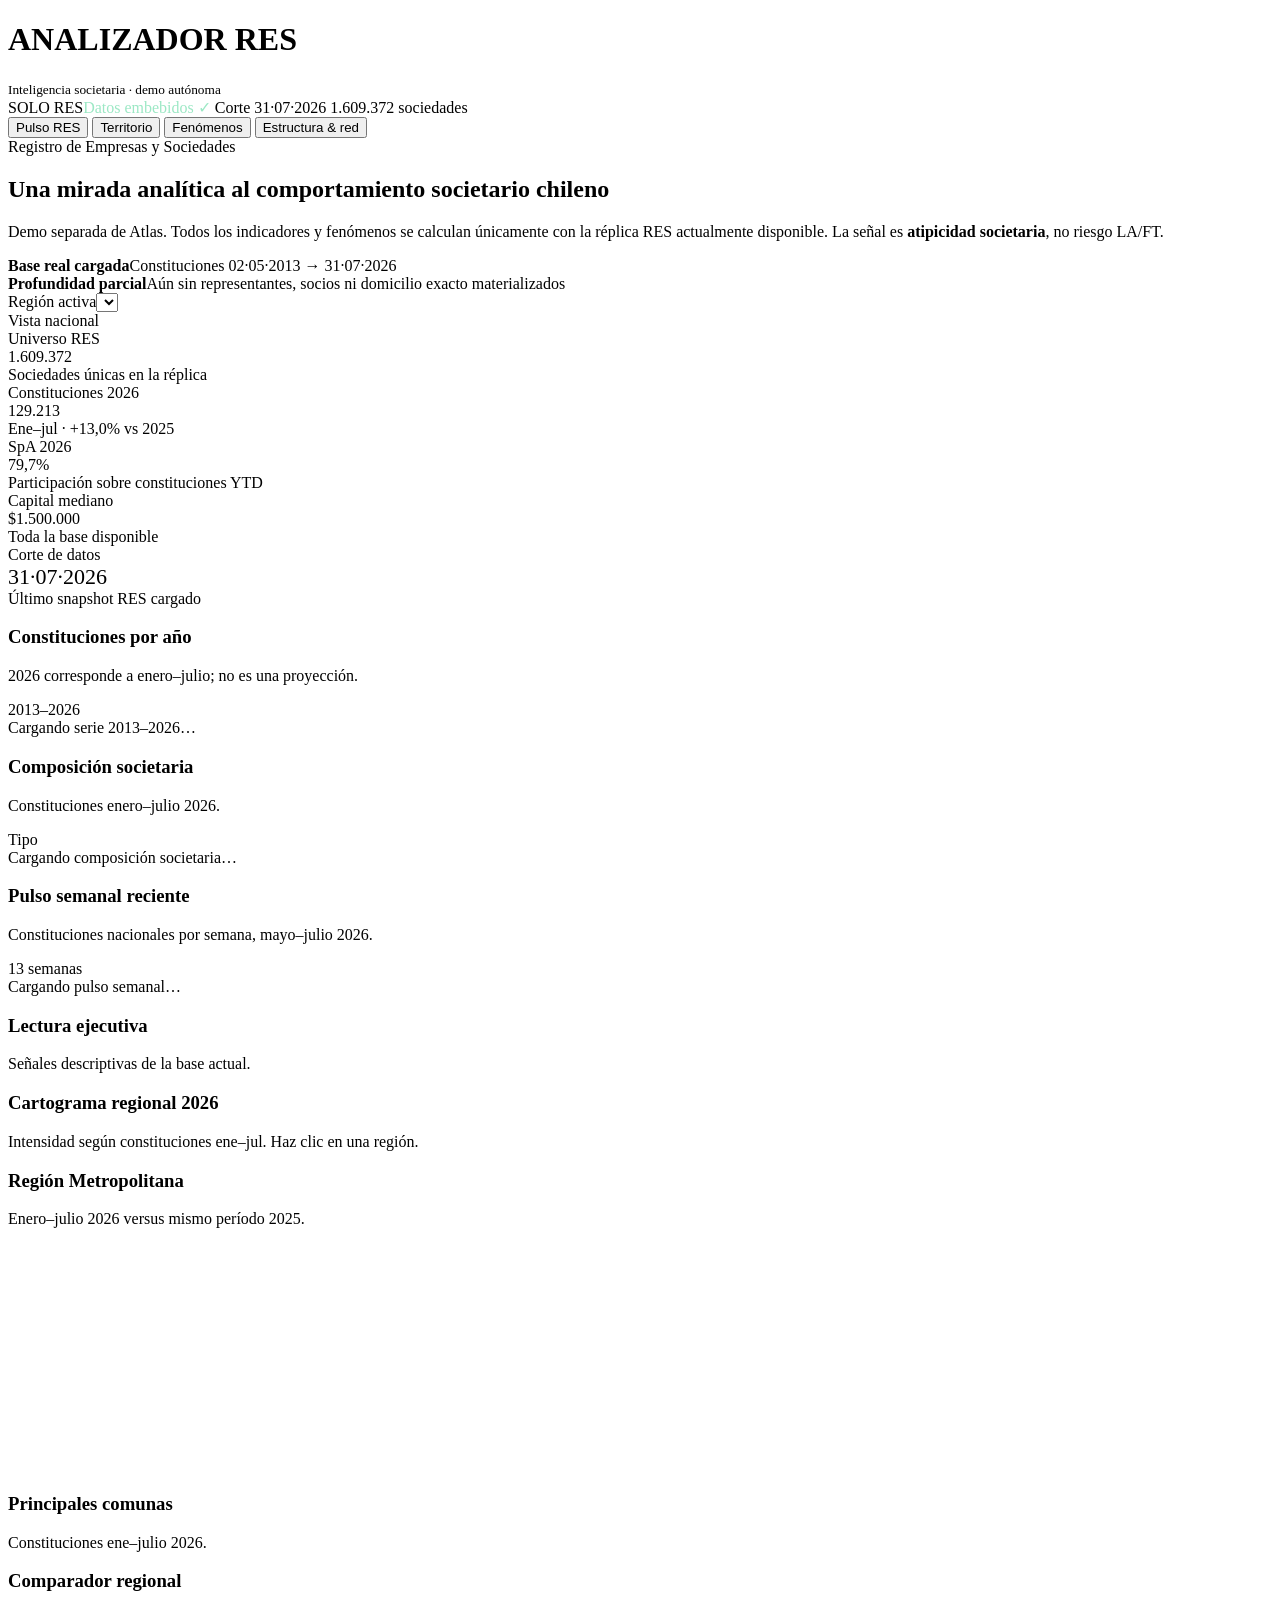
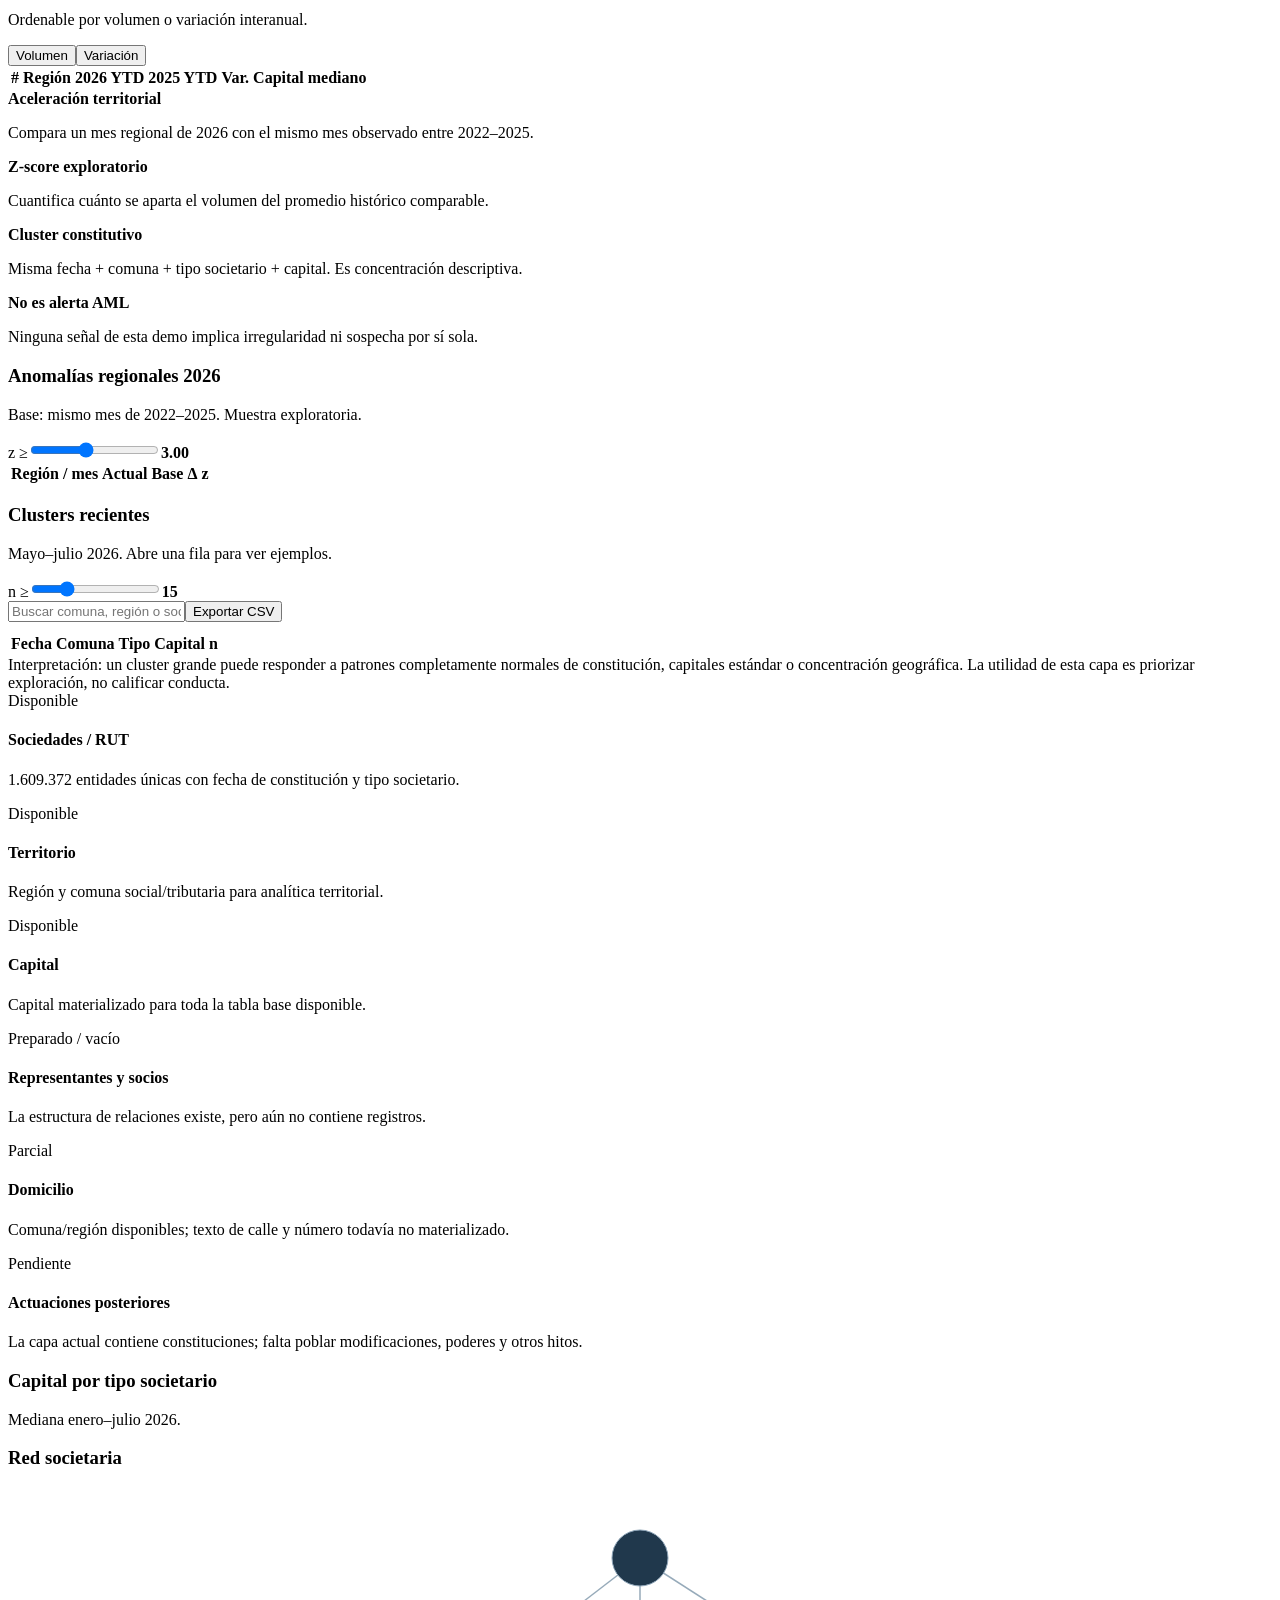
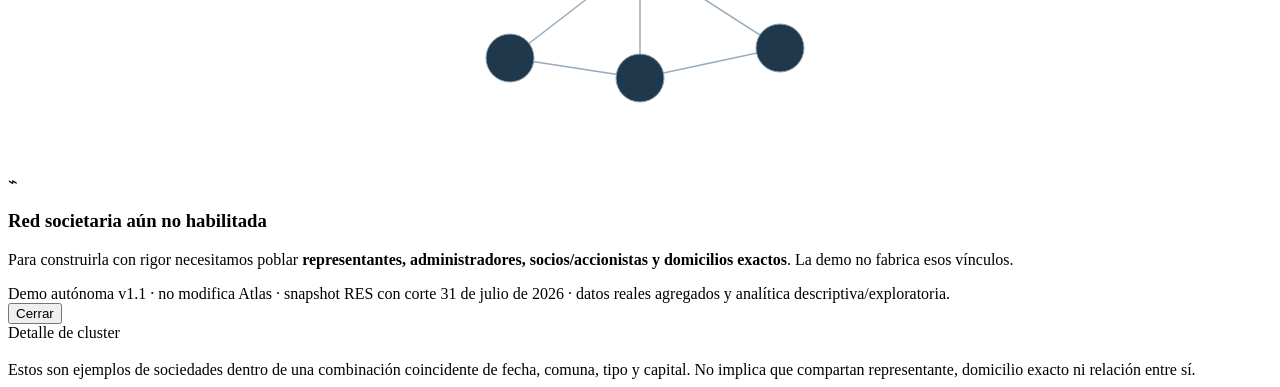
==== res-demo/index.html @ fdb1b9c2 "Deploy standalone RES analyzer demo" ====
<!DOCTYPE html>
<html lang="es">
<head>
<meta charset="utf-8"/>
<meta content="width=device-width, initial-scale=1" name="viewport"/>
<title>Analizador RES · Demo</title>
<link href="style.css" rel="stylesheet"/></head>
<body>
<div class="app">
<div class="topbar">
<div class="topbar-inner">
<div class="brand"><div class="logo"></div><div><h1>ANALIZADOR RES</h1><small>Inteligencia societaria · demo autónoma</small></div></div>
<div class="badges">
<span class="badge hot">SOLO RES</span><span class="badge" id="healthBadge" style="color:#9ce8c5;border-color:#2d604d">Datos embebidos ✓</span>
<span class="badge">Corte 31·07·2026</span>
<span class="badge">1.609.372 sociedades</span>
</div>
</div>
<div class="nav">
<button class="active" data-tab="pulso">Pulso RES</button>
<button data-tab="territorio">Territorio</button>
<button data-tab="fenomenos">Fenómenos</button>
<button data-tab="estructura">Estructura &amp; red</button>
</div>
</div>
<main>
<section class="hero">
<div class="hero-card">
<div class="eyebrow">Registro de Empresas y Sociedades</div>
<h2>Una mirada analítica al comportamiento societario chileno</h2>
<p>Demo separada de Atlas. Todos los indicadores y fenómenos se calculan únicamente con la réplica RES actualmente disponible. La señal es <b>atipicidad societaria</b>, no riesgo LA/FT.</p>
</div>
<div class="hero-side card">
<div class="scope-row"><span class="dot"></span><div><strong>Base real cargada</strong><span>Constituciones 02·05·2013 → 31·07·2026</span></div></div>
<div class="scope-row"><span class="dot" style="background:var(--yellow)"></span><div><strong>Profundidad parcial</strong><span>Aún sin representantes, socios ni domicilio exacto materializados</span></div></div>
</div>
</section>
<div class="filterbar">
<div class="select-wrap"><label>Región activa</label><select id="regionSelect"></select></div>
<span class="subtle" id="regionContext">Vista nacional</span>
</div>
<section class="tabscreen active" id="pulso">
<div class="kpis" id="kpis">
<div class="card kpi"><div class="label">Universo RES</div><div class="value">1.609.372</div><div class="delta">Sociedades únicas en la réplica</div></div>
<div class="card kpi"><div class="label">Constituciones 2026</div><div class="value">129.213</div><div class="delta">Ene–jul · +13,0% vs 2025</div></div>
<div class="card kpi"><div class="label">SpA 2026</div><div class="value">79,7%</div><div class="delta">Participación sobre constituciones YTD</div></div>
<div class="card kpi"><div class="label">Capital mediano</div><div class="value">$1.500.000</div><div class="delta">Toda la base disponible</div></div>
<div class="card kpi"><div class="label">Corte de datos</div><div class="value" style="font-size:22px">31·07·2026</div><div class="delta">Último snapshot RES cargado</div></div>
</div>
<div class="grid-2">
<div class="card">
<div class="card-head"><div><h3>Constituciones por año</h3><p>2026 corresponde a enero–julio; no es una proyección.</p></div><span class="mini-tag">2013–2026</span></div>
<div class="chart" id="annualChart"><div class="subtle">Cargando serie 2013–2026…</div></div>
</div>
<div class="card">
<div class="card-head"><div><h3>Composición societaria</h3><p>Constituciones enero–julio 2026.</p></div><span class="mini-tag">Tipo</span></div>
<div class="chart" id="typeChart"><div class="subtle">Cargando composición societaria…</div></div>
</div>
</div>
<div class="grid-2 equal">
<div class="card">
<div class="card-head"><div><h3>Pulso semanal reciente</h3><p>Constituciones nacionales por semana, mayo–julio 2026.</p></div><span class="mini-tag">13 semanas</span></div>
<div class="chart" id="weeklyChart"><div class="subtle">Cargando pulso semanal…</div></div>
</div>
<div class="card">
<div class="card-head"><div><h3>Lectura ejecutiva</h3><p>Señales descriptivas de la base actual.</p></div></div>
<div id="executiveRead"></div>
</div>
</div>
</section>
<section class="tabscreen" id="territorio">
<div class="region-layout">
<div class="card">
<div class="card-head"><div><h3>Cartograma regional 2026</h3><p>Intensidad según constituciones ene–jul. Haz clic en una región.</p></div></div>
<div class="cartogram" id="cartogram"></div>
</div>
<div>
<div class="grid-2 equal">
<div class="card">
<div class="card-head"><div><h3 id="regionTitle">Región Metropolitana</h3><p>Enero–julio 2026 versus mismo período 2025.</p></div></div>
<div id="regionHeadline"></div>
<div class="chart" id="regionLine" style="min-height:230px"></div>
</div>
<div class="card">
<div class="card-head"><div><h3>Principales comunas</h3><p>Constituciones ene–julio 2026.</p></div></div>
<div class="commune-list" id="communes"></div>
</div>
</div>
<div class="card">
<div class="card-head"><div><h3>Comparador regional</h3><p>Ordenable por volumen o variación interanual.</p></div>
<div class="control-row"><button class="btn" id="sortVolume">Volumen</button><button class="btn" id="sortGrowth">Variación</button></div>
</div>
<div class="table-wrap"><table><thead><tr><th>#</th><th>Región</th><th>2026 YTD</th><th>2025 YTD</th><th>Var.</th><th>Capital mediano</th></tr></thead><tbody id="regionTable"></tbody></table></div>
</div>
</div>
</div>
</section>
<section class="tabscreen" id="fenomenos">
<div class="methods">
<div class="method"><strong>Aceleración territorial</strong><p>Compara un mes regional de 2026 con el mismo mes observado entre 2022–2025.</p></div>
<div class="method"><strong>Z-score exploratorio</strong><p>Cuantifica cuánto se aparta el volumen del promedio histórico comparable.</p></div>
<div class="method"><strong>Cluster constitutivo</strong><p>Misma fecha + comuna + tipo societario + capital. Es concentración descriptiva.</p></div>
<div class="method"><strong>No es alerta AML</strong><p>Ninguna señal de esta demo implica irregularidad ni sospecha por sí sola.</p></div>
</div>
<div class="grid-2 equal" style="margin-top:16px">
<div class="card">
<div class="card-head"><div><h3>Anomalías regionales 2026</h3><p>Base: mismo mes de 2022–2025. Muestra exploratoria.</p></div>
<div class="range"><span>z ≥</span><input id="zRange" max="5" min="1.5" step=".25" type="range" value="3"/><b id="zVal">3.00</b></div>
</div>
<div class="table-wrap"><table><thead><tr><th>Región / mes</th><th>Actual</th><th>Base</th><th>Δ</th><th>z</th></tr></thead><tbody id="anomalyTable"></tbody></table></div>
</div>
<div class="card">
<div class="card-head"><div><h3>Clusters recientes</h3><p>Mayo–julio 2026. Abre una fila para ver ejemplos.</p></div>
<div class="control-row"><div class="range"><span>n ≥</span><input id="clusterRange" max="30" min="10" step="1" type="range" value="15"/><b id="clusterVal">15</b></div></div>
</div>
<div class="control-row" style="margin-bottom:10px"><input class="search" id="clusterSearch" placeholder="Buscar comuna, región o sociedad…" type="text"/><button class="btn" id="exportClusters">Exportar CSV</button></div>
<div class="table-wrap"><table><thead><tr><th>Fecha</th><th>Comuna</th><th>Tipo</th><th>Capital</th><th>n</th></tr></thead><tbody id="clusterTable"></tbody></table></div>
</div>
</div>
<div class="notice">Interpretación: un cluster grande puede responder a patrones completamente normales de constitución, capitales estándar o concentración geográfica. La utilidad de esta capa es priorizar exploración, no calificar conducta.</div>
</section>
<section class="tabscreen" id="estructura">
<div class="data-grid">
<div class="data-tile"><span class="status pos">Disponible</span><h4>Sociedades / RUT</h4><p>1.609.372 entidades únicas con fecha de constitución y tipo societario.</p></div>
<div class="data-tile"><span class="status pos">Disponible</span><h4>Territorio</h4><p>Región y comuna social/tributaria para analítica territorial.</p></div>
<div class="data-tile"><span class="status pos">Disponible</span><h4>Capital</h4><p>Capital materializado para toda la tabla base disponible.</p></div>
<div class="data-tile"><span class="status warn">Preparado / vacío</span><h4>Representantes y socios</h4><p>La estructura de relaciones existe, pero aún no contiene registros.</p></div>
<div class="data-tile"><span class="status warn">Parcial</span><h4>Domicilio</h4><p>Comuna/región disponibles; texto de calle y número todavía no materializado.</p></div>
<div class="data-tile"><span class="status warn">Pendiente</span><h4>Actuaciones posteriores</h4><p>La capa actual contiene constituciones; falta poblar modificaciones, poderes y otros hitos.</p></div>
</div>
<div class="grid-2 equal" style="margin-top:16px">
<div class="card">
<div class="card-head"><div><h3>Capital por tipo societario</h3><p>Mediana enero–julio 2026.</p></div></div>
<div id="capitalType"></div>
</div>
<div class="card locked">
<div class="locked-inner">
<div class="card-head"><h3>Red societaria</h3></div>
<svg height="280" viewbox="0 0 500 280" width="100%">
<g opacity=".7" stroke="#6b879d" stroke-width="1.5">
<line x1="250" x2="120" y1="70" y2="170"></line><line x1="250" x2="250" y1="70" y2="190"></line><line x1="250" x2="390" y1="70" y2="160"></line>
<line x1="120" x2="250" y1="170" y2="190"></line><line x1="390" x2="250" y1="160" y2="190"></line>
</g>
<g fill="#20384c" stroke="#8da4b7"><circle cx="250" cy="70" r="28"></circle><circle cx="120" cy="170" r="24"></circle><circle cx="250" cy="190" r="24"></circle><circle cx="390" cy="160" r="24"></circle></g>
</svg>
</div>
<div class="lock-overlay"><div class="lock-box"><div class="lock-icon">⌁</div><h3>Red societaria aún no habilitada</h3><p class="subtle">Para construirla con rigor necesitamos poblar <b>representantes, administradores, socios/accionistas y domicilios exactos</b>. La demo no fabrica esos vínculos.</p></div></div>
</div>
</div>
</section>
<div class="foot">Demo autónoma v1.1 · no modifica Atlas · snapshot RES con corte 31 de julio de 2026 · datos reales agregados y analítica descriptiva/exploratoria.</div>
</main>
</div>
<div class="tooltip" id="tooltip"></div>
<div class="drawer" id="drawer">
<button class="btn close" onclick="closeDrawer()">Cerrar</button>
<div class="eyebrow">Detalle de cluster</div>
<h2 id="drawerTitle"></h2>
<div class="subtle" id="drawerMeta"></div>
<div class="drawer-list" id="drawerNames"></div>
<div class="notice" style="margin-top:16px">Estos son ejemplos de sociedades dentro de una combinación coincidente de fecha, comuna, tipo y capital. No implica que compartan representante, domicilio exacto ni relación entre sí.</div>
</div>
<script src="data.js"></script><script src="app.js"></script></body>
</html>
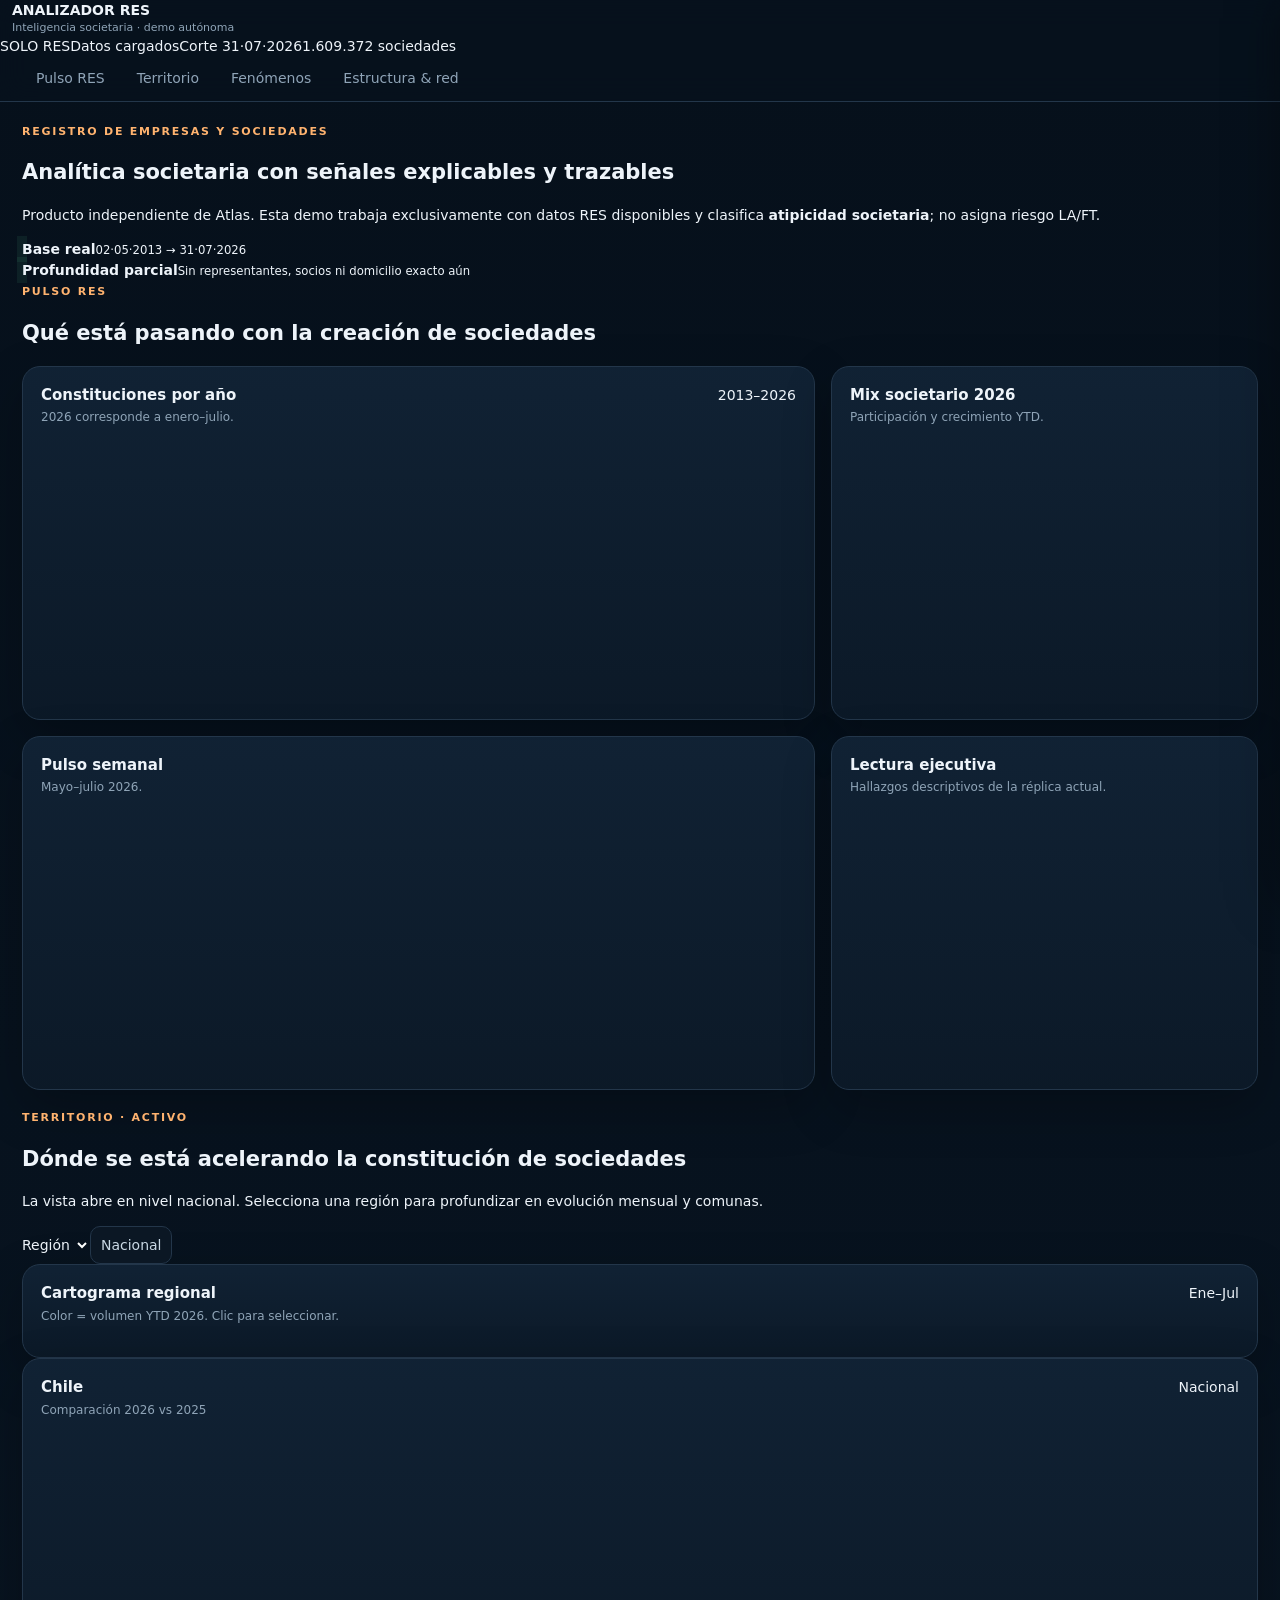
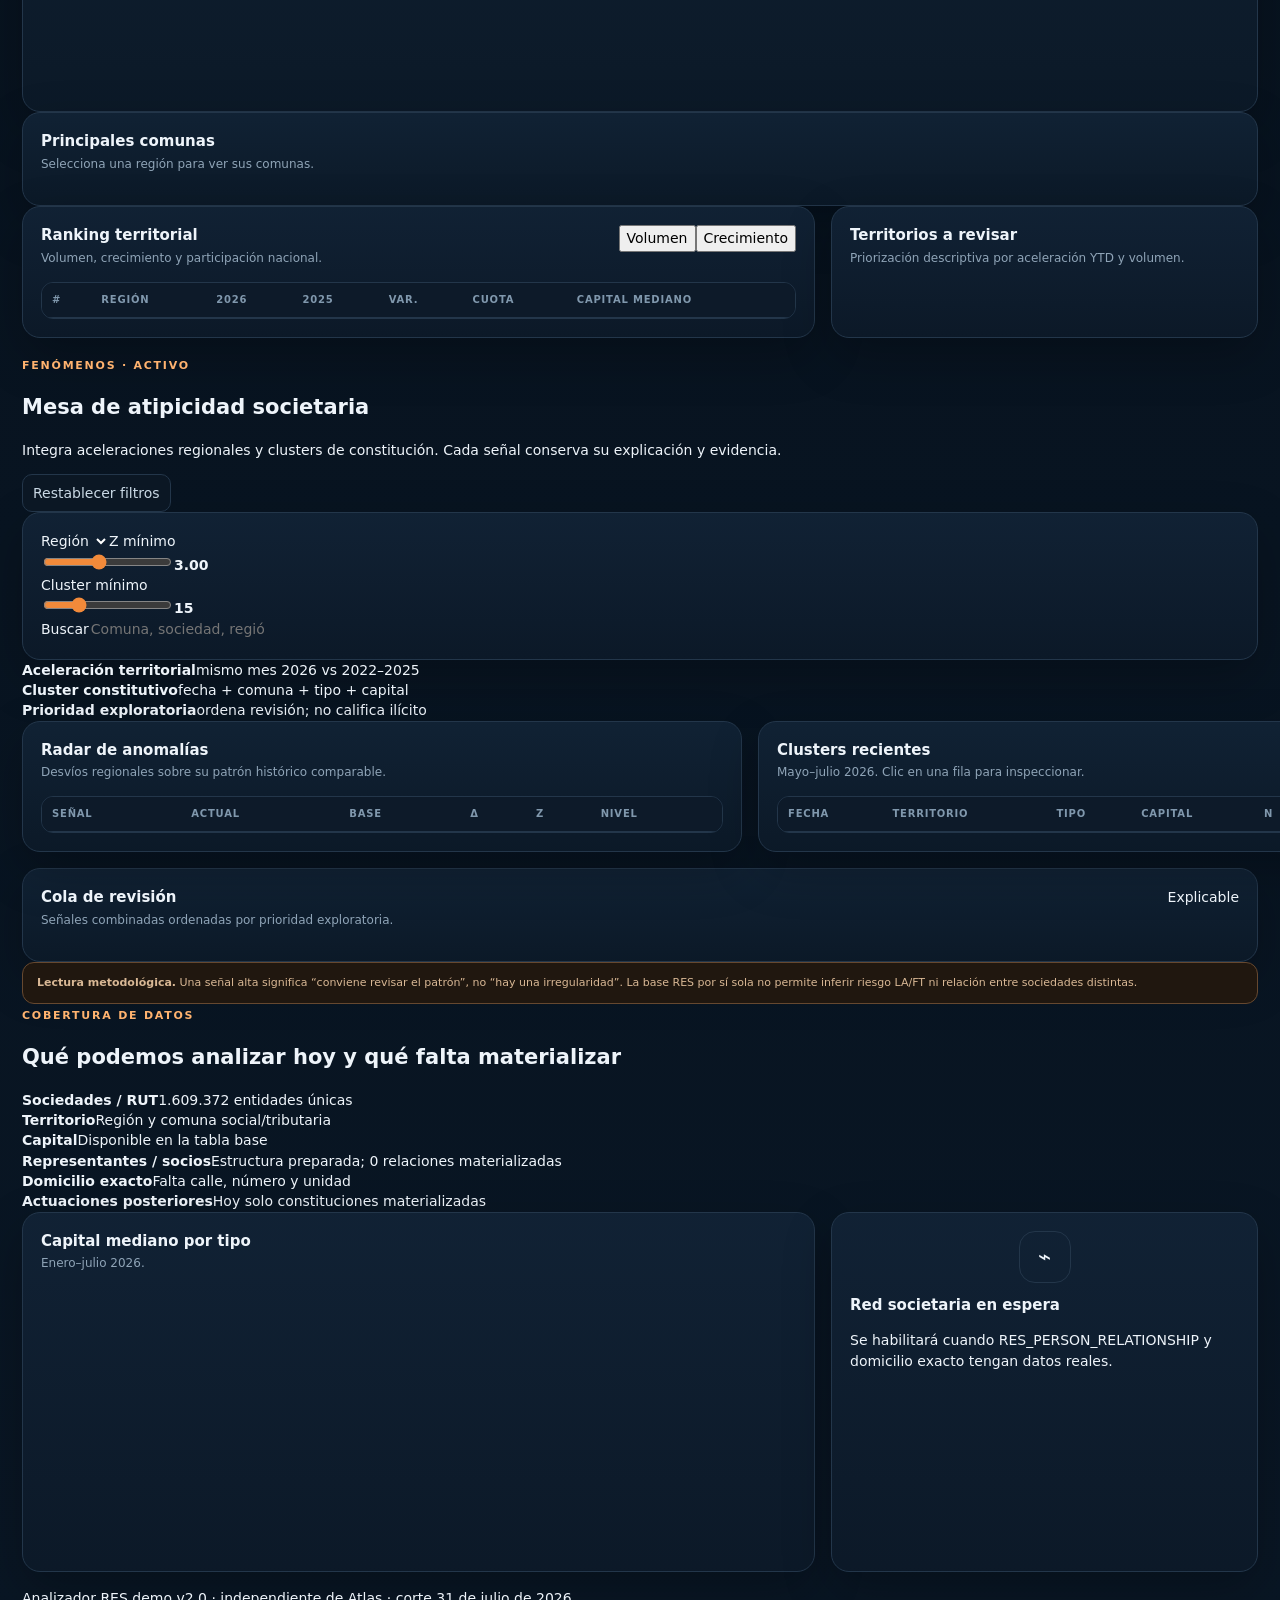
==== commit ab40148a: "RES demo v2: activate territory and phenomena views" ====
--- a/res-demo/index.html
+++ b/res-demo/index.html
@@ -2,163 +2,53 @@
 <html lang="es">
 <head>
 <meta charset="utf-8"/>
-<meta content="width=device-width, initial-scale=1" name="viewport"/>
-<title>Analizador RES · Demo</title>
-<link href="style.css" rel="stylesheet"/></head>
+<meta name="viewport" content="width=device-width,initial-scale=1"/>
+<title>Analizador RES · Demo v2</title>
+<link rel="stylesheet" href="style.css?v=2.0"/>
+</head>
 <body>
-<div class="app">
-<div class="topbar">
-<div class="topbar-inner">
-<div class="brand"><div class="logo"></div><div><h1>ANALIZADOR RES</h1><small>Inteligencia societaria · demo autónoma</small></div></div>
-<div class="badges">
-<span class="badge hot">SOLO RES</span><span class="badge" id="healthBadge" style="color:#9ce8c5;border-color:#2d604d">Datos embebidos ✓</span>
-<span class="badge">Corte 31·07·2026</span>
-<span class="badge">1.609.372 sociedades</span>
-</div>
-</div>
-<div class="nav">
-<button class="active" data-tab="pulso">Pulso RES</button>
-<button data-tab="territorio">Territorio</button>
-<button data-tab="fenomenos">Fenómenos</button>
-<button data-tab="estructura">Estructura &amp; red</button>
-</div>
-</div>
+<div class="app-shell">
+<header class="topbar">
+  <div class="topbar-main">
+    <div class="brand"><div class="brand-mark"><span></span></div><div><strong>ANALIZADOR RES</strong><small>Inteligencia societaria · demo autónoma</small></div></div>
+    <div class="status-group"><span class="status solo">SOLO RES</span><span id="healthBadge" class="status ok">Datos cargados</span><span class="status">Corte 31·07·2026</span><span class="status">1.609.372 sociedades</span></div>
+  </div>
+  <nav class="nav">
+    <button data-tab="pulso">Pulso RES</button>
+    <button data-tab="territorio">Territorio</button>
+    <button data-tab="fenomenos">Fenómenos</button>
+    <button data-tab="estructura">Estructura & red</button>
+  </nav>
+</header>
 <main>
-<section class="hero">
-<div class="hero-card">
-<div class="eyebrow">Registro de Empresas y Sociedades</div>
-<h2>Una mirada analítica al comportamiento societario chileno</h2>
-<p>Demo separada de Atlas. Todos los indicadores y fenómenos se calculan únicamente con la réplica RES actualmente disponible. La señal es <b>atipicidad societaria</b>, no riesgo LA/FT.</p>
-</div>
-<div class="hero-side card">
-<div class="scope-row"><span class="dot"></span><div><strong>Base real cargada</strong><span>Constituciones 02·05·2013 → 31·07·2026</span></div></div>
-<div class="scope-row"><span class="dot" style="background:var(--yellow)"></span><div><strong>Profundidad parcial</strong><span>Aún sin representantes, socios ni domicilio exacto materializados</span></div></div>
-</div>
+<section class="intro-panel">
+  <div><div class="eyebrow">REGISTRO DE EMPRESAS Y SOCIEDADES</div><h1>Analítica societaria con señales explicables y trazables</h1><p>Producto independiente de Atlas. Esta demo trabaja exclusivamente con datos RES disponibles y clasifica <b>atipicidad societaria</b>; no asigna riesgo LA/FT.</p></div>
+  <div class="intro-side"><div><span class="dot green"></span><b>Base real</b><small>02·05·2013 → 31·07·2026</small></div><div><span class="dot amber"></span><b>Profundidad parcial</b><small>Sin representantes, socios ni domicilio exacto aún</small></div></div>
 </section>
-<div class="filterbar">
-<div class="select-wrap"><label>Región activa</label><select id="regionSelect"></select></div>
-<span class="subtle" id="regionContext">Vista nacional</span>
-</div>
-<section class="tabscreen active" id="pulso">
-<div class="kpis" id="kpis">
-<div class="card kpi"><div class="label">Universo RES</div><div class="value">1.609.372</div><div class="delta">Sociedades únicas en la réplica</div></div>
-<div class="card kpi"><div class="label">Constituciones 2026</div><div class="value">129.213</div><div class="delta">Ene–jul · +13,0% vs 2025</div></div>
-<div class="card kpi"><div class="label">SpA 2026</div><div class="value">79,7%</div><div class="delta">Participación sobre constituciones YTD</div></div>
-<div class="card kpi"><div class="label">Capital mediano</div><div class="value">$1.500.000</div><div class="delta">Toda la base disponible</div></div>
-<div class="card kpi"><div class="label">Corte de datos</div><div class="value" style="font-size:22px">31·07·2026</div><div class="delta">Último snapshot RES cargado</div></div>
-</div>
-<div class="grid-2">
-<div class="card">
-<div class="card-head"><div><h3>Constituciones por año</h3><p>2026 corresponde a enero–julio; no es una proyección.</p></div><span class="mini-tag">2013–2026</span></div>
-<div class="chart" id="annualChart"><div class="subtle">Cargando serie 2013–2026…</div></div>
-</div>
-<div class="card">
-<div class="card-head"><div><h3>Composición societaria</h3><p>Constituciones enero–julio 2026.</p></div><span class="mini-tag">Tipo</span></div>
-<div class="chart" id="typeChart"><div class="subtle">Cargando composición societaria…</div></div>
-</div>
-</div>
-<div class="grid-2 equal">
-<div class="card">
-<div class="card-head"><div><h3>Pulso semanal reciente</h3><p>Constituciones nacionales por semana, mayo–julio 2026.</p></div><span class="mini-tag">13 semanas</span></div>
-<div class="chart" id="weeklyChart"><div class="subtle">Cargando pulso semanal…</div></div>
-</div>
-<div class="card">
-<div class="card-head"><div><h3>Lectura ejecutiva</h3><p>Señales descriptivas de la base actual.</p></div></div>
-<div id="executiveRead"></div>
-</div>
-</div>
+<section id="pulso" class="screen">
+  <div class="section-title"><div><span class="eyebrow">PULSO RES</span><h2>Qué está pasando con la creación de sociedades</h2></div></div>
+  <div id="pulsoKpis" class="kpi-grid"></div>
+  <div class="grid grid-2 wide-left"><article class="card"><div class="card-head"><div><h3>Constituciones por año</h3><p>2026 corresponde a enero–julio.</p></div><span class="tag">2013–2026</span></div><div id="annualChart" class="chart"></div></article><article class="card"><div class="card-head"><div><h3>Mix societario 2026</h3><p>Participación y crecimiento YTD.</p></div></div><div id="typeChart"></div></article></div>
+  <div class="grid grid-2"><article class="card"><div class="card-head"><div><h3>Pulso semanal</h3><p>Mayo–julio 2026.</p></div></div><div id="weeklyChart" class="chart compact"></div></article><article class="card"><div class="card-head"><div><h3>Lectura ejecutiva</h3><p>Hallazgos descriptivos de la réplica actual.</p></div></div><div id="executiveRead" class="insight-stack"></div></article></div>
 </section>
-<section class="tabscreen" id="territorio">
-<div class="region-layout">
-<div class="card">
-<div class="card-head"><div><h3>Cartograma regional 2026</h3><p>Intensidad según constituciones ene–jul. Haz clic en una región.</p></div></div>
-<div class="cartogram" id="cartogram"></div>
-</div>
-<div>
-<div class="grid-2 equal">
-<div class="card">
-<div class="card-head"><div><h3 id="regionTitle">Región Metropolitana</h3><p>Enero–julio 2026 versus mismo período 2025.</p></div></div>
-<div id="regionHeadline"></div>
-<div class="chart" id="regionLine" style="min-height:230px"></div>
-</div>
-<div class="card">
-<div class="card-head"><div><h3>Principales comunas</h3><p>Constituciones ene–julio 2026.</p></div></div>
-<div class="commune-list" id="communes"></div>
-</div>
-</div>
-<div class="card">
-<div class="card-head"><div><h3>Comparador regional</h3><p>Ordenable por volumen o variación interanual.</p></div>
-<div class="control-row"><button class="btn" id="sortVolume">Volumen</button><button class="btn" id="sortGrowth">Variación</button></div>
-</div>
-<div class="table-wrap"><table><thead><tr><th>#</th><th>Región</th><th>2026 YTD</th><th>2025 YTD</th><th>Var.</th><th>Capital mediano</th></tr></thead><tbody id="regionTable"></tbody></table></div>
-</div>
-</div>
-</div>
+<section id="territorio" class="screen">
+  <div class="section-title with-controls"><div><span class="eyebrow">TERRITORIO · ACTIVO</span><h2>Dónde se está acelerando la constitución de sociedades</h2><p>La vista abre en nivel nacional. Selecciona una región para profundizar en evolución mensual y comunas.</p></div><div class="control-cluster"><label>Región<select id="territoryRegion"></select></label><button id="territoryReset" class="btn">Nacional</button></div></div>
+  <div id="territoryKpis" class="kpi-grid"></div>
+  <div class="grid territory-grid"><article class="card map-card"><div class="card-head"><div><h3>Cartograma regional</h3><p>Color = volumen YTD 2026. Clic para seleccionar.</p></div><span class="tag">Ene–Jul</span></div><div id="territoryMap" class="map-wrap"></div></article><article class="card detail-card"><div class="card-head"><div><h3 id="territoryDetailTitle">Chile</h3><p id="territoryDetailSub">Comparación 2026 vs 2025</p></div><span id="territoryBadge" class="severity medium">Nacional</span></div><div id="territoryHeadline"></div><div id="territoryLine" class="chart compact"></div></article><article class="card commune-card"><div class="card-head"><div><h3>Principales comunas</h3><p id="communeSub">Selecciona una región para ver sus comunas.</p></div></div><div id="communeList" class="bar-list"></div></article></div>
+  <div class="grid grid-2"><article class="card"><div class="card-head"><div><h3>Ranking territorial</h3><p>Volumen, crecimiento y participación nacional.</p></div><div class="segmented"><button data-sort="volume" class="active">Volumen</button><button data-sort="growth">Crecimiento</button></div></div><div class="table-wrap"><table><thead><tr><th>#</th><th>Región</th><th>2026</th><th>2025</th><th>Var.</th><th>Cuota</th><th>Capital mediano</th></tr></thead><tbody id="territoryTable"></tbody></table></div></article><article class="card"><div class="card-head"><div><h3>Territorios a revisar</h3><p>Priorización descriptiva por aceleración YTD y volumen.</p></div></div><div id="territoryWatch" class="watch-list"></div></article></div>
 </section>
-<section class="tabscreen" id="fenomenos">
-<div class="methods">
-<div class="method"><strong>Aceleración territorial</strong><p>Compara un mes regional de 2026 con el mismo mes observado entre 2022–2025.</p></div>
-<div class="method"><strong>Z-score exploratorio</strong><p>Cuantifica cuánto se aparta el volumen del promedio histórico comparable.</p></div>
-<div class="method"><strong>Cluster constitutivo</strong><p>Misma fecha + comuna + tipo societario + capital. Es concentración descriptiva.</p></div>
-<div class="method"><strong>No es alerta AML</strong><p>Ninguna señal de esta demo implica irregularidad ni sospecha por sí sola.</p></div>
-</div>
-<div class="grid-2 equal" style="margin-top:16px">
-<div class="card">
-<div class="card-head"><div><h3>Anomalías regionales 2026</h3><p>Base: mismo mes de 2022–2025. Muestra exploratoria.</p></div>
-<div class="range"><span>z ≥</span><input id="zRange" max="5" min="1.5" step=".25" type="range" value="3"/><b id="zVal">3.00</b></div>
-</div>
-<div class="table-wrap"><table><thead><tr><th>Región / mes</th><th>Actual</th><th>Base</th><th>Δ</th><th>z</th></tr></thead><tbody id="anomalyTable"></tbody></table></div>
-</div>
-<div class="card">
-<div class="card-head"><div><h3>Clusters recientes</h3><p>Mayo–julio 2026. Abre una fila para ver ejemplos.</p></div>
-<div class="control-row"><div class="range"><span>n ≥</span><input id="clusterRange" max="30" min="10" step="1" type="range" value="15"/><b id="clusterVal">15</b></div></div>
-</div>
-<div class="control-row" style="margin-bottom:10px"><input class="search" id="clusterSearch" placeholder="Buscar comuna, región o sociedad…" type="text"/><button class="btn" id="exportClusters">Exportar CSV</button></div>
-<div class="table-wrap"><table><thead><tr><th>Fecha</th><th>Comuna</th><th>Tipo</th><th>Capital</th><th>n</th></tr></thead><tbody id="clusterTable"></tbody></table></div>
-</div>
-</div>
-<div class="notice">Interpretación: un cluster grande puede responder a patrones completamente normales de constitución, capitales estándar o concentración geográfica. La utilidad de esta capa es priorizar exploración, no calificar conducta.</div>
+<section id="fenomenos" class="screen">
+  <div class="section-title with-controls"><div><span class="eyebrow">FENÓMENOS · ACTIVO</span><h2>Mesa de atipicidad societaria</h2><p>Integra aceleraciones regionales y clusters de constitución. Cada señal conserva su explicación y evidencia.</p></div><button id="phenomenaReset" class="btn">Restablecer filtros</button></div>
+  <div id="phenomenaKpis" class="kpi-grid"></div>
+  <div class="phenomena-controls card"><label>Región<select id="phenomenaRegion"></select></label><label>Z mínimo<div class="range-row"><input id="zRange" type="range" min="1.5" max="5" step=".25" value="3"><b id="zVal">3.00</b></div></label><label>Cluster mínimo<div class="range-row"><input id="clusterRange" type="range" min="10" max="30" step="1" value="15"><b id="clusterVal">15</b></div></label><label class="grow">Buscar<input id="clusterSearch" type="text" placeholder="Comuna, sociedad, región…"></label></div>
+  <div class="method-strip"><div><b>Aceleración territorial</b><span>mismo mes 2026 vs 2022–2025</span></div><div><b>Cluster constitutivo</b><span>fecha + comuna + tipo + capital</span></div><div><b>Prioridad exploratoria</b><span>ordena revisión; no califica ilícito</span></div></div>
+  <div class="grid grid-2"><article class="card"><div class="card-head"><div><h3>Radar de anomalías</h3><p>Desvíos regionales sobre su patrón histórico comparable.</p></div><span id="anomalyCount" class="tag"></span></div><div id="anomalyBars" class="bar-list mini"></div><div class="table-wrap short"><table><thead><tr><th>Señal</th><th>Actual</th><th>Base</th><th>Δ</th><th>Z</th><th>Nivel</th></tr></thead><tbody id="anomalyTable"></tbody></table></div></article><article class="card"><div class="card-head"><div><h3>Clusters recientes</h3><p>Mayo–julio 2026. Clic en una fila para inspeccionar.</p></div><div><button id="exportClusters" class="btn small">Exportar CSV</button></div></div><div class="table-wrap short"><table><thead><tr><th>Fecha</th><th>Territorio</th><th>Tipo</th><th>Capital</th><th>N</th><th>Prioridad</th></tr></thead><tbody id="clusterTable"></tbody></table></div></article></div>
+  <article class="card"><div class="card-head"><div><h3>Cola de revisión</h3><p>Señales combinadas ordenadas por prioridad exploratoria.</p></div><span class="tag">Explicable</span></div><div id="phenomenaQueue" class="queue-grid"></div></article>
+  <div class="notice"><b>Lectura metodológica.</b> Una señal alta significa “conviene revisar el patrón”, no “hay una irregularidad”. La base RES por sí sola no permite inferir riesgo LA/FT ni relación entre sociedades distintas.</div>
 </section>
-<section class="tabscreen" id="estructura">
-<div class="data-grid">
-<div class="data-tile"><span class="status pos">Disponible</span><h4>Sociedades / RUT</h4><p>1.609.372 entidades únicas con fecha de constitución y tipo societario.</p></div>
-<div class="data-tile"><span class="status pos">Disponible</span><h4>Territorio</h4><p>Región y comuna social/tributaria para analítica territorial.</p></div>
-<div class="data-tile"><span class="status pos">Disponible</span><h4>Capital</h4><p>Capital materializado para toda la tabla base disponible.</p></div>
-<div class="data-tile"><span class="status warn">Preparado / vacío</span><h4>Representantes y socios</h4><p>La estructura de relaciones existe, pero aún no contiene registros.</p></div>
-<div class="data-tile"><span class="status warn">Parcial</span><h4>Domicilio</h4><p>Comuna/región disponibles; texto de calle y número todavía no materializado.</p></div>
-<div class="data-tile"><span class="status warn">Pendiente</span><h4>Actuaciones posteriores</h4><p>La capa actual contiene constituciones; falta poblar modificaciones, poderes y otros hitos.</p></div>
-</div>
-<div class="grid-2 equal" style="margin-top:16px">
-<div class="card">
-<div class="card-head"><div><h3>Capital por tipo societario</h3><p>Mediana enero–julio 2026.</p></div></div>
-<div id="capitalType"></div>
-</div>
-<div class="card locked">
-<div class="locked-inner">
-<div class="card-head"><h3>Red societaria</h3></div>
-<svg height="280" viewbox="0 0 500 280" width="100%">
-<g opacity=".7" stroke="#6b879d" stroke-width="1.5">
-<line x1="250" x2="120" y1="70" y2="170"></line><line x1="250" x2="250" y1="70" y2="190"></line><line x1="250" x2="390" y1="70" y2="160"></line>
-<line x1="120" x2="250" y1="170" y2="190"></line><line x1="390" x2="250" y1="160" y2="190"></line>
-</g>
-<g fill="#20384c" stroke="#8da4b7"><circle cx="250" cy="70" r="28"></circle><circle cx="120" cy="170" r="24"></circle><circle cx="250" cy="190" r="24"></circle><circle cx="390" cy="160" r="24"></circle></g>
-</svg>
-</div>
-<div class="lock-overlay"><div class="lock-box"><div class="lock-icon">⌁</div><h3>Red societaria aún no habilitada</h3><p class="subtle">Para construirla con rigor necesitamos poblar <b>representantes, administradores, socios/accionistas y domicilios exactos</b>. La demo no fabrica esos vínculos.</p></div></div>
-</div>
-</div>
-</section>
-<div class="foot">Demo autónoma v1.1 · no modifica Atlas · snapshot RES con corte 31 de julio de 2026 · datos reales agregados y analítica descriptiva/exploratoria.</div>
-</main>
-</div>
-<div class="tooltip" id="tooltip"></div>
-<div class="drawer" id="drawer">
-<button class="btn close" onclick="closeDrawer()">Cerrar</button>
-<div class="eyebrow">Detalle de cluster</div>
-<h2 id="drawerTitle"></h2>
-<div class="subtle" id="drawerMeta"></div>
-<div class="drawer-list" id="drawerNames"></div>
-<div class="notice" style="margin-top:16px">Estos son ejemplos de sociedades dentro de una combinación coincidente de fecha, comuna, tipo y capital. No implica que compartan representante, domicilio exacto ni relación entre sí.</div>
-</div>
-<script src="data.js"></script><script src="app.js"></script></body>
-</html>+<section id="estructura" class="screen"><div class="section-title"><div><span class="eyebrow">COBERTURA DE DATOS</span><h2>Qué podemos analizar hoy y qué falta materializar</h2></div></div><div class="coverage-grid"><div class="coverage ok"><b>Sociedades / RUT</b><span>1.609.372 entidades únicas</span></div><div class="coverage ok"><b>Territorio</b><span>Región y comuna social/tributaria</span></div><div class="coverage ok"><b>Capital</b><span>Disponible en la tabla base</span></div><div class="coverage wait"><b>Representantes / socios</b><span>Estructura preparada; 0 relaciones materializadas</span></div><div class="coverage wait"><b>Domicilio exacto</b><span>Falta calle, número y unidad</span></div><div class="coverage wait"><b>Actuaciones posteriores</b><span>Hoy solo constituciones materializadas</span></div></div><div class="grid grid-2"><article class="card"><div class="card-head"><div><h3>Capital mediano por tipo</h3><p>Enero–julio 2026.</p></div></div><div id="capitalType" class="bar-list"></div></article><article class="card locked"><div class="lock"><div class="lock-icon">⌁</div><h3>Red societaria en espera</h3><p>Se habilitará cuando RES_PERSON_RELATIONSHIP y domicilio exacto tengan datos reales.</p></div></article></div></section>
+<footer>Analizador RES demo v2.0 · independiente de Atlas · corte 31 de julio de 2026.</footer>
+</main></div>
+<div id="tooltip" class="tooltip"></div><aside id="drawer" class="drawer"><button id="drawerClose" class="btn drawer-close">Cerrar</button><div id="drawerKind" class="eyebrow"></div><h2 id="drawerTitle"></h2><p id="drawerMeta" class="muted"></p><div id="drawerBody"></div></aside>
+<script src="data.js?v=2.0"></script><script src="app.js?v=2.0"></script>
+</body></html>
--- a/res-demo/style.css
+++ b/res-demo/style.css
@@ -0,0 +1,126 @@
+:root{
+  --bg:#07111d; --panel:#0d1a29; --panel2:#112235; --line:#23364a; --text:#eef4fa;
+  --muted:#8fa4b7; --orange:#f28a3a; --orange2:#ffb36f; --cyan:#59c3c3; --green:#61d39a;
+  --red:#f06b6b; --yellow:#f1c75b; --shadow:0 18px 50px rgba(0,0,0,.24);
+}
+*{box-sizing:border-box}
+html{scroll-behavior:smooth}
+body{margin:0;background:linear-gradient(180deg,#06101b 0%,#091624 100%);color:var(--text);font:14px/1.45 Inter,ui-sans-serif,system-ui,-apple-system,BlinkMacSystemFont,"Segoe UI",sans-serif}
+button,select,input{font:inherit}
+.app{min-height:100vh}
+.topbar{position:sticky;top:0;z-index:20;background:rgba(7,17,29,.94);backdrop-filter:blur(14px);border-bottom:1px solid var(--line)}
+.topbar-inner{max-width:1500px;margin:auto;padding:14px 22px;display:flex;gap:18px;align-items:center}
+.brand{display:flex;align-items:center;gap:12px;min-width:250px}
+.logo{width:38px;height:38px;border-radius:50%;border:1px solid #516174;display:grid;place-items:center;position:relative}
+.logo:before{content:"";width:13px;height:13px;border:2px solid var(--orange);border-radius:50%;box-shadow:0 0 0 5px rgba(242,138,58,.08)}
+.brand h1{font-size:16px;margin:0;letter-spacing:.02em}
+.brand small{display:block;color:var(--muted);font-size:11px}
+.badges{display:flex;gap:8px;flex-wrap:wrap;margin-left:auto}
+.badge{padding:6px 9px;border:1px solid var(--line);border-radius:999px;color:var(--muted);font-size:11px;background:#0b1724}
+.badge.hot{color:#ffd6b4;border-color:#71462d;background:#24170f}
+.nav{max-width:1500px;margin:auto;padding:0 22px;display:flex;gap:4px;overflow:auto}
+.nav button{border:0;background:none;color:var(--muted);padding:11px 14px;border-bottom:2px solid transparent;cursor:pointer;white-space:nowrap}
+.nav button.active{color:#fff;border-color:var(--orange)}
+main{max-width:1500px;margin:auto;padding:22px}
+.hero{display:grid;grid-template-columns:1.35fr .65fr;gap:16px;margin-bottom:16px}
+.hero-card,.card{background:linear-gradient(180deg,rgba(17,34,53,.96),rgba(12,25,40,.96));border:1px solid var(--line);border-radius:18px;box-shadow:var(--shadow)}
+.hero-card{padding:24px;min-height:155px;position:relative;overflow:hidden}
+.hero-card:after{content:"";position:absolute;width:260px;height:260px;border:1px solid rgba(242,138,58,.15);border-radius:50%;right:-90px;top:-110px;box-shadow:0 0 0 35px rgba(242,138,58,.025),0 0 0 70px rgba(242,138,58,.015)}
+.eyebrow{color:var(--orange2);font-weight:700;font-size:11px;letter-spacing:.16em;text-transform:uppercase}
+.hero h2{font-size:30px;line-height:1.12;margin:8px 0 10px;max-width:800px}
+.hero p{color:var(--muted);margin:0;max-width:850px}
+.hero-side{padding:20px;display:flex;flex-direction:column;justify-content:space-between}
+.scope-row{display:flex;gap:10px;align-items:flex-start}
+.dot{width:9px;height:9px;border-radius:50%;background:var(--green);margin-top:5px;box-shadow:0 0 0 5px rgba(97,211,154,.08)}
+.scope-row strong{display:block}
+.scope-row span{color:var(--muted);font-size:12px}
+.filterbar{display:flex;gap:10px;align-items:center;flex-wrap:wrap;margin:16px 0}
+.select-wrap{display:flex;gap:8px;align-items:center;background:#0c1928;border:1px solid var(--line);border-radius:12px;padding:8px 10px}
+.select-wrap label{color:var(--muted);font-size:12px}
+select,input[type="text"]{background:transparent;border:0;color:#fff;outline:none}
+select option{background:#0c1928}
+.kpis{display:grid;grid-template-columns:repeat(5,1fr);gap:12px;margin-bottom:16px}
+.kpi{padding:16px 17px}
+.kpi .label{color:var(--muted);font-size:11px;text-transform:uppercase;letter-spacing:.08em}
+.kpi .value{font-size:27px;font-weight:780;margin:5px 0 2px;letter-spacing:-.03em}
+.kpi .delta{font-size:12px;color:var(--muted)}
+.pos{color:var(--green)!important}.neg{color:var(--red)!important}.warn{color:var(--yellow)!important}
+.grid-2{display:grid;grid-template-columns:1.3fr .7fr;gap:16px;margin-bottom:16px}
+.grid-2.equal{grid-template-columns:1fr 1fr}
+.grid-3{display:grid;grid-template-columns:repeat(3,1fr);gap:16px;margin-bottom:16px}
+.card{padding:18px}
+.card h3{margin:0;font-size:15px}
+.card-head{display:flex;align-items:flex-start;justify-content:space-between;gap:12px;margin-bottom:14px}
+.card-head p{margin:3px 0 0;color:var(--muted);font-size:12px}
+.mini-tag{font-size:10px;padding:5px 7px;border-radius:7px;background:#0b1724;border:1px solid var(--line);color:var(--muted)}
+.chart{width:100%;min-height:260px}
+.chart svg{width:100%;height:100%;overflow:visible}
+.axis-label{fill:#7890a4;font-size:10px}
+.gridline{stroke:#203347;stroke-width:1}
+.tooltip{position:fixed;pointer-events:none;background:#07111d;border:1px solid #334a60;color:#fff;padding:8px 10px;border-radius:9px;font-size:11px;box-shadow:0 10px 30px rgba(0,0,0,.35);opacity:0;transform:translate(8px,8px);z-index:99;max-width:270px}
+.legend{display:flex;gap:14px;flex-wrap:wrap;color:var(--muted);font-size:11px}
+.legend i{display:inline-block;width:9px;height:9px;border-radius:50%;margin-right:5px}
+.table-wrap{overflow:auto;max-height:540px;border:1px solid var(--line);border-radius:12px}
+table{width:100%;border-collapse:collapse;min-width:680px}
+th{position:sticky;top:0;background:#0d1a29;color:#8098ad;text-align:left;font-size:10px;letter-spacing:.08em;text-transform:uppercase;padding:10px;border-bottom:1px solid var(--line);z-index:2}
+td{padding:10px;border-bottom:1px solid rgba(35,54,74,.7);vertical-align:top}
+tbody tr{cursor:pointer}
+tbody tr:hover{background:rgba(255,255,255,.025)}
+.rank{display:inline-grid;place-items:center;width:23px;height:23px;border-radius:7px;background:#17283a;color:#9cb0c0;font-size:10px}
+.pill{display:inline-flex;align-items:center;padding:4px 7px;border-radius:999px;border:1px solid var(--line);font-size:10px;color:#a9bdce}
+.pill.orange{border-color:#74472a;color:#ffc596;background:#24170f}
+.pill.red{border-color:#663434;color:#ffaaaa;background:#231315}
+.pill.green{border-color:#2d604d;color:#9ce8c5;background:#0e211b}
+.region-layout{display:grid;grid-template-columns:.55fr 1.45fr;gap:18px}
+.cartogram{min-height:520px;display:flex;align-items:center;justify-content:center}
+.cartogram svg{max-height:500px;width:100%}
+.region-seg{cursor:pointer;stroke:#2b4258;stroke-width:1;transition:.16s}
+.region-seg:hover,.region-seg.active{stroke:#fff;stroke-width:1.6}
+.region-label{fill:#8ca1b4;font-size:10px;pointer-events:none}
+.commune-list{display:grid;gap:9px}
+.commune-row{display:grid;grid-template-columns:1fr auto;gap:10px;align-items:center}
+.barline{height:8px;border-radius:999px;background:#16283a;overflow:hidden;margin-top:4px}
+.barline span{display:block;height:100%;border-radius:999px;background:linear-gradient(90deg,var(--orange),var(--orange2))}
+.subtle{color:var(--muted);font-size:12px}
+.big-stat{font-size:34px;font-weight:800;letter-spacing:-.04em}
+.tabscreen{display:none}
+.tabscreen.active{display:block}
+.methods{display:grid;grid-template-columns:repeat(4,1fr);gap:12px}
+.method{padding:15px;border:1px solid var(--line);border-radius:13px;background:#0a1724}
+.method strong{font-size:12px}
+.method p{color:var(--muted);font-size:11px;margin:6px 0 0}
+.control-row{display:flex;gap:10px;align-items:center;flex-wrap:wrap}
+.range{display:flex;gap:8px;align-items:center;border:1px solid var(--line);border-radius:10px;padding:7px 9px;color:var(--muted);font-size:11px}
+input[type="range"]{accent-color:var(--orange)}
+.search{background:#0b1724;border:1px solid var(--line);border-radius:10px;padding:8px 10px;min-width:210px}
+.btn{border:1px solid var(--line);background:#0b1724;color:#c9d8e4;border-radius:10px;padding:8px 10px;cursor:pointer}
+.btn:hover{border-color:#49647d}
+.data-grid{display:grid;grid-template-columns:repeat(3,1fr);gap:12px}
+.data-tile{padding:14px;border:1px solid var(--line);border-radius:13px;background:#0a1724}
+.data-tile .status{font-size:10px;font-weight:700;letter-spacing:.08em;text-transform:uppercase}
+.data-tile h4{margin:5px 0;font-size:14px}
+.data-tile p{margin:0;color:var(--muted);font-size:11px}
+.locked{position:relative;overflow:hidden;min-height:360px}
+.locked-inner{filter:blur(3px);opacity:.22;pointer-events:none}
+.lock-overlay{position:absolute;inset:0;display:grid;place-items:center;background:radial-gradient(circle at center,rgba(7,17,29,.78),rgba(7,17,29,.96) 65%)}
+.lock-box{text-align:center;max-width:520px;padding:24px}
+.lock-icon{width:52px;height:52px;border:1px solid var(--line);border-radius:16px;display:grid;place-items:center;margin:0 auto 12px;font-size:22px}
+.drawer{position:fixed;top:0;right:-520px;width:min(500px,94vw);height:100vh;background:#0a1724;border-left:1px solid var(--line);z-index:50;box-shadow:-20px 0 50px rgba(0,0,0,.35);transition:.22s;padding:22px;overflow:auto}
+.drawer.open{right:0}
+.drawer .close{float:right}
+.drawer h2{margin:18px 0 4px}
+.drawer-list{display:grid;gap:8px;margin-top:14px}
+.drawer-item{padding:11px;border:1px solid var(--line);border-radius:10px;color:#dbe7ef}
+.notice{padding:12px 14px;border-radius:12px;border:1px solid #66482f;background:#20170f;color:#d9b895;font-size:11px}
+.foot{color:#70889c;font-size:11px;padding:14px 0 40px}
+@media(max-width:1000px){
+  .hero,.grid-2,.grid-2.equal,.region-layout{grid-template-columns:1fr}
+  .kpis{grid-template-columns:repeat(2,1fr)}
+  .grid-3,.methods,.data-grid{grid-template-columns:1fr 1fr}
+  .cartogram{min-height:420px}
+}
+@media(max-width:620px){
+  main{padding:14px}.topbar-inner,.nav{padding-left:14px;padding-right:14px}
+  .brand{min-width:0}.badges{display:none}.hero h2{font-size:24px}
+  .kpis,.grid-3,.methods,.data-grid{grid-template-columns:1fr}
+}
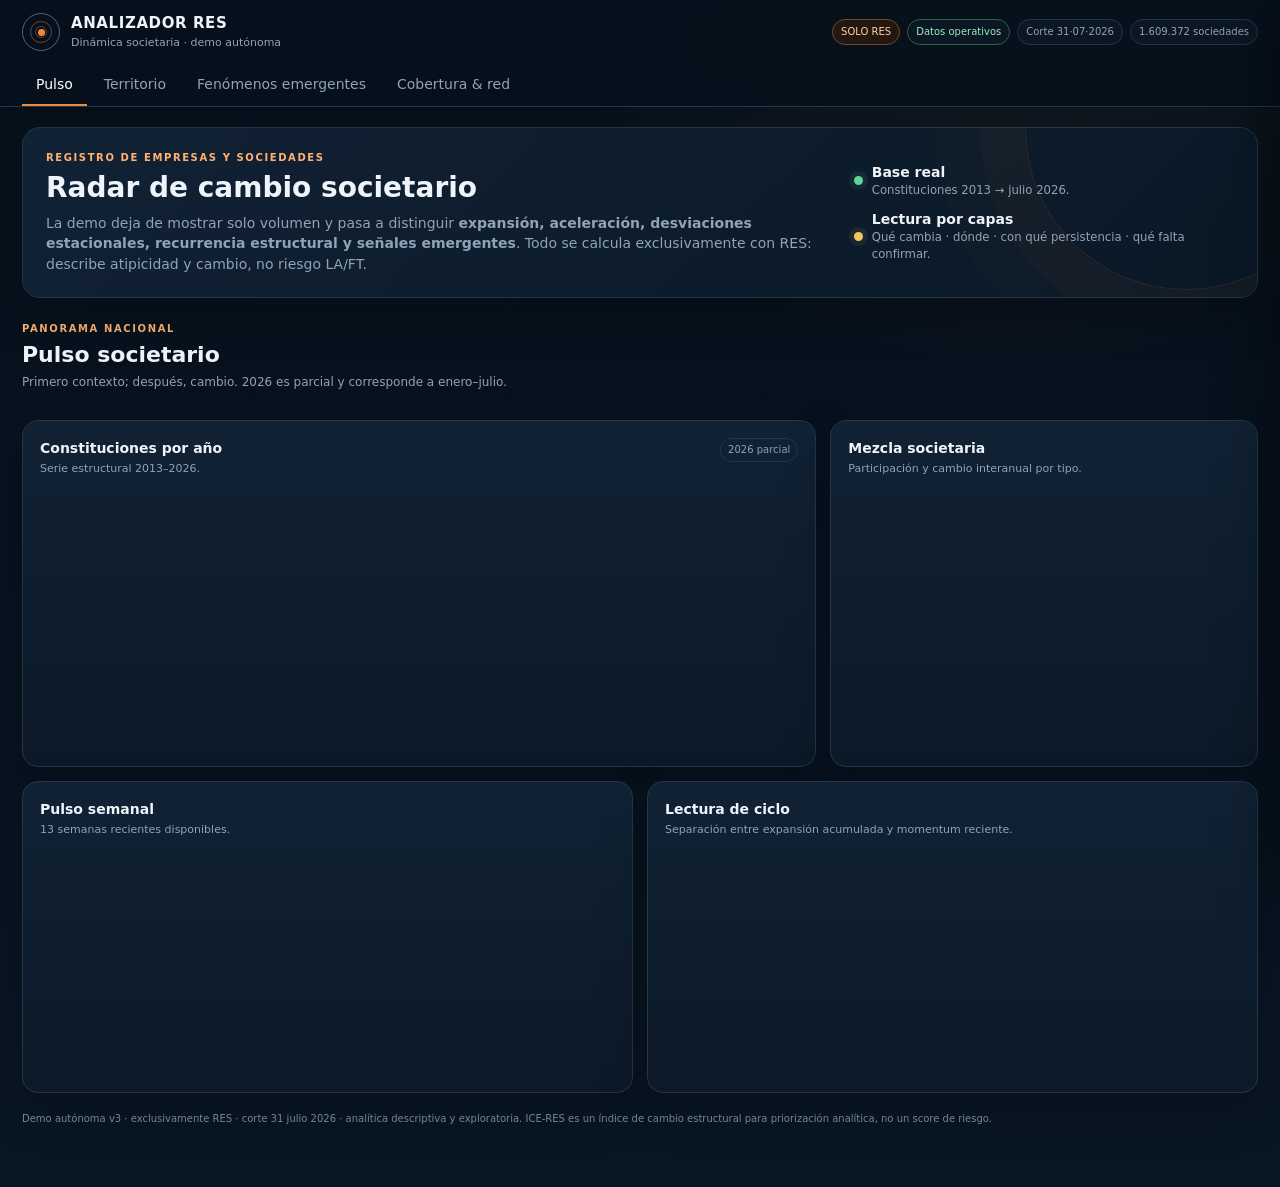
==== commit 81edddfc: "Redesign RES demo around emerging phenomena" ====
--- a/res-demo/index.html
+++ b/res-demo/index.html
@@ -3,52 +3,98 @@
 <head>
 <meta charset="utf-8"/>
 <meta name="viewport" content="width=device-width,initial-scale=1"/>
-<title>Analizador RES · Demo v2</title>
-<link rel="stylesheet" href="style.css?v=2.0"/>
+<title>Analizador RES · Inteligencia societaria</title>
+<link rel="stylesheet" href="style.css?v=3.0.0"/>
 </head>
 <body>
 <div class="app-shell">
 <header class="topbar">
   <div class="topbar-main">
-    <div class="brand"><div class="brand-mark"><span></span></div><div><strong>ANALIZADOR RES</strong><small>Inteligencia societaria · demo autónoma</small></div></div>
-    <div class="status-group"><span class="status solo">SOLO RES</span><span id="healthBadge" class="status ok">Datos cargados</span><span class="status">Corte 31·07·2026</span><span class="status">1.609.372 sociedades</span></div>
+    <div class="brand"><div class="brand-mark"><span></span></div><div><strong>ANALIZADOR RES</strong><small>Dinámica societaria · demo autónoma</small></div></div>
+    <div class="status-group"><span class="status solo">SOLO RES</span><span class="status ok" id="healthBadge">Datos operativos</span><span class="status">Corte 31·07·2026</span><span class="status">1.609.372 sociedades</span></div>
   </div>
   <nav class="nav">
-    <button data-tab="pulso">Pulso RES</button>
-    <button data-tab="territorio">Territorio</button>
-    <button data-tab="fenomenos">Fenómenos</button>
-    <button data-tab="estructura">Estructura & red</button>
+    <button class="active" data-screen="pulso">Pulso</button>
+    <button data-screen="territorio">Territorio</button>
+    <button data-screen="fenomenos">Fenómenos emergentes</button>
+    <button data-screen="estructura">Cobertura &amp; red</button>
   </nav>
 </header>
 <main>
 <section class="intro-panel">
-  <div><div class="eyebrow">REGISTRO DE EMPRESAS Y SOCIEDADES</div><h1>Analítica societaria con señales explicables y trazables</h1><p>Producto independiente de Atlas. Esta demo trabaja exclusivamente con datos RES disponibles y clasifica <b>atipicidad societaria</b>; no asigna riesgo LA/FT.</p></div>
-  <div class="intro-side"><div><span class="dot green"></span><b>Base real</b><small>02·05·2013 → 31·07·2026</small></div><div><span class="dot amber"></span><b>Profundidad parcial</b><small>Sin representantes, socios ni domicilio exacto aún</small></div></div>
+  <div><div class="eyebrow">REGISTRO DE EMPRESAS Y SOCIEDADES</div><h1>Radar de cambio societario</h1><p>La demo deja de mostrar solo volumen y pasa a distinguir <b>expansión, aceleración, desviaciones estacionales, recurrencia estructural y señales emergentes</b>. Todo se calcula exclusivamente con RES: describe atipicidad y cambio, no riesgo LA/FT.</p></div>
+  <div class="intro-side"><div><span class="dot green"></span><b>Base real</b><small>Constituciones 2013 → julio 2026.</small></div><div><span class="dot amber"></span><b>Lectura por capas</b><small>Qué cambia · dónde · con qué persistencia · qué falta confirmar.</small></div></div>
 </section>
-<section id="pulso" class="screen">
-  <div class="section-title"><div><span class="eyebrow">PULSO RES</span><h2>Qué está pasando con la creación de sociedades</h2></div></div>
-  <div id="pulsoKpis" class="kpi-grid"></div>
-  <div class="grid grid-2 wide-left"><article class="card"><div class="card-head"><div><h3>Constituciones por año</h3><p>2026 corresponde a enero–julio.</p></div><span class="tag">2013–2026</span></div><div id="annualChart" class="chart"></div></article><article class="card"><div class="card-head"><div><h3>Mix societario 2026</h3><p>Participación y crecimiento YTD.</p></div></div><div id="typeChart"></div></article></div>
-  <div class="grid grid-2"><article class="card"><div class="card-head"><div><h3>Pulso semanal</h3><p>Mayo–julio 2026.</p></div></div><div id="weeklyChart" class="chart compact"></div></article><article class="card"><div class="card-head"><div><h3>Lectura ejecutiva</h3><p>Hallazgos descriptivos de la réplica actual.</p></div></div><div id="executiveRead" class="insight-stack"></div></article></div>
+
+<section class="screen active" id="pulso">
+  <div class="section-title"><div><div class="eyebrow">PANORAMA NACIONAL</div><h2>Pulso societario</h2><p>Primero contexto; después, cambio. 2026 es parcial y corresponde a enero–julio.</p></div></div>
+  <div class="kpi-grid" id="pulsoKpis"></div>
+  <div class="grid grid-2 wide-left">
+    <article class="card"><div class="card-head"><div><h3>Constituciones por año</h3><p>Serie estructural 2013–2026.</p></div><span class="tag">2026 parcial</span></div><div class="chart" id="annualChart"></div></article>
+    <article class="card"><div class="card-head"><div><h3>Mezcla societaria</h3><p>Participación y cambio interanual por tipo.</p></div></div><div id="typeChart"></div></article>
+  </div>
+  <div class="grid grid-2">
+    <article class="card"><div class="card-head"><div><h3>Pulso semanal</h3><p>13 semanas recientes disponibles.</p></div></div><div class="chart compact" id="weeklyChart"></div></article>
+    <article class="card"><div class="card-head"><div><h3>Lectura de ciclo</h3><p>Separación entre expansión acumulada y momentum reciente.</p></div></div><div class="insight-stack" id="cycleRead"></div></article>
+  </div>
 </section>
-<section id="territorio" class="screen">
-  <div class="section-title with-controls"><div><span class="eyebrow">TERRITORIO · ACTIVO</span><h2>Dónde se está acelerando la constitución de sociedades</h2><p>La vista abre en nivel nacional. Selecciona una región para profundizar en evolución mensual y comunas.</p></div><div class="control-cluster"><label>Región<select id="territoryRegion"></select></label><button id="territoryReset" class="btn">Nacional</button></div></div>
-  <div id="territoryKpis" class="kpi-grid"></div>
-  <div class="grid territory-grid"><article class="card map-card"><div class="card-head"><div><h3>Cartograma regional</h3><p>Color = volumen YTD 2026. Clic para seleccionar.</p></div><span class="tag">Ene–Jul</span></div><div id="territoryMap" class="map-wrap"></div></article><article class="card detail-card"><div class="card-head"><div><h3 id="territoryDetailTitle">Chile</h3><p id="territoryDetailSub">Comparación 2026 vs 2025</p></div><span id="territoryBadge" class="severity medium">Nacional</span></div><div id="territoryHeadline"></div><div id="territoryLine" class="chart compact"></div></article><article class="card commune-card"><div class="card-head"><div><h3>Principales comunas</h3><p id="communeSub">Selecciona una región para ver sus comunas.</p></div></div><div id="communeList" class="bar-list"></div></article></div>
-  <div class="grid grid-2"><article class="card"><div class="card-head"><div><h3>Ranking territorial</h3><p>Volumen, crecimiento y participación nacional.</p></div><div class="segmented"><button data-sort="volume" class="active">Volumen</button><button data-sort="growth">Crecimiento</button></div></div><div class="table-wrap"><table><thead><tr><th>#</th><th>Región</th><th>2026</th><th>2025</th><th>Var.</th><th>Cuota</th><th>Capital mediano</th></tr></thead><tbody id="territoryTable"></tbody></table></div></article><article class="card"><div class="card-head"><div><h3>Territorios a revisar</h3><p>Priorización descriptiva por aceleración YTD y volumen.</p></div></div><div id="territoryWatch" class="watch-list"></div></article></div>
+
+<section class="screen" id="territorio">
+  <div class="section-title with-controls">
+    <div><div class="eyebrow">GEOGRAFÍA DEL CAMBIO</div><h2>Territorio</h2><p>El mapa responde a la métrica seleccionada. Un volumen alto no equivale a una aceleración alta.</p></div>
+    <div class="control-cluster"><label>Región<select id="regionSelect"></select></label></div>
+  </div>
+  <div class="kpi-grid" id="territoryKpis"></div>
+  <div class="grid territory-main">
+    <article class="card map-card">
+      <div class="card-head map-head"><div><h3>Chile · dinámica regional</h3><p>Mapa geográfico real de regiones continentales. Haz clic para profundizar.</p></div></div>
+      <div class="metric-tabs" id="mapMetricTabs">
+        <button class="active" data-metric="volume">Volumen</button><button data-metric="growth">Crecimiento YTD</button><button data-metric="momentum">Momentum 30d</button><button data-metric="change">Cambio estructural</button>
+      </div>
+      <div class="real-map" id="chileMap"><div class="map-loading">Cargando geometría regional…</div></div>
+      <div class="map-legend" id="mapLegend"></div>
+      <div class="map-source">Geometría continental: chile-map-geojson · OpenStreetMap/polygons.openstreetmap.fr.</div>
+    </article>
+    <div class="territory-side">
+      <article class="card"><div class="card-head"><div><h3 id="regionTitle">Chile</h3><p id="regionSub">Lectura nacional y focos territoriales.</p></div><span class="state-chip" id="regionState">Sistema</span></div><div id="regionNarrative"></div><div class="chart compact" id="regionLine"></div></article>
+      <article class="card"><div class="card-head"><div><h3>Comunas que están cambiando</h3><p>No es ranking de tamaño: prioriza aceleración reciente corroborada por comparación interanual.</p></div></div><div class="signal-list" id="communeEmerging"></div></article>
+    </div>
+  </div>
+  <article class="card"><div class="card-head"><div><h3>Matriz territorial</h3><p>Permite distinguir escala, crecimiento, momentum, composición, concentración y desviación histórica.</p></div><span class="tag">ICE-RES = prioridad de cambio, no riesgo</span></div><div class="table-wrap"><table><thead><tr><th>#</th><th>Región</th><th>2026 YTD</th><th>Δ YTD</th><th>Momentum 30d</th><th>Δ 30d a/a</th><th>SpA</th><th>Capital estándar</th><th>Concentración</th><th>Máx. z</th><th>ICE-RES</th></tr></thead><tbody id="regionMatrix"></tbody></table></div></article>
 </section>
-<section id="fenomenos" class="screen">
-  <div class="section-title with-controls"><div><span class="eyebrow">FENÓMENOS · ACTIVO</span><h2>Mesa de atipicidad societaria</h2><p>Integra aceleraciones regionales y clusters de constitución. Cada señal conserva su explicación y evidencia.</p></div><button id="phenomenaReset" class="btn">Restablecer filtros</button></div>
-  <div id="phenomenaKpis" class="kpi-grid"></div>
-  <div class="phenomena-controls card"><label>Región<select id="phenomenaRegion"></select></label><label>Z mínimo<div class="range-row"><input id="zRange" type="range" min="1.5" max="5" step=".25" value="3"><b id="zVal">3.00</b></div></label><label>Cluster mínimo<div class="range-row"><input id="clusterRange" type="range" min="10" max="30" step="1" value="15"><b id="clusterVal">15</b></div></label><label class="grow">Buscar<input id="clusterSearch" type="text" placeholder="Comuna, sociedad, región…"></label></div>
-  <div class="method-strip"><div><b>Aceleración territorial</b><span>mismo mes 2026 vs 2022–2025</span></div><div><b>Cluster constitutivo</b><span>fecha + comuna + tipo + capital</span></div><div><b>Prioridad exploratoria</b><span>ordena revisión; no califica ilícito</span></div></div>
-  <div class="grid grid-2"><article class="card"><div class="card-head"><div><h3>Radar de anomalías</h3><p>Desvíos regionales sobre su patrón histórico comparable.</p></div><span id="anomalyCount" class="tag"></span></div><div id="anomalyBars" class="bar-list mini"></div><div class="table-wrap short"><table><thead><tr><th>Señal</th><th>Actual</th><th>Base</th><th>Δ</th><th>Z</th><th>Nivel</th></tr></thead><tbody id="anomalyTable"></tbody></table></div></article><article class="card"><div class="card-head"><div><h3>Clusters recientes</h3><p>Mayo–julio 2026. Clic en una fila para inspeccionar.</p></div><div><button id="exportClusters" class="btn small">Exportar CSV</button></div></div><div class="table-wrap short"><table><thead><tr><th>Fecha</th><th>Territorio</th><th>Tipo</th><th>Capital</th><th>N</th><th>Prioridad</th></tr></thead><tbody id="clusterTable"></tbody></table></div></article></div>
-  <article class="card"><div class="card-head"><div><h3>Cola de revisión</h3><p>Señales combinadas ordenadas por prioridad exploratoria.</p></div><span class="tag">Explicable</span></div><div id="phenomenaQueue" class="queue-grid"></div></article>
-  <div class="notice"><b>Lectura metodológica.</b> Una señal alta significa “conviene revisar el patrón”, no “hay una irregularidad”. La base RES por sí sola no permite inferir riesgo LA/FT ni relación entre sociedades distintas.</div>
+
+<section class="screen" id="fenomenos">
+  <div class="section-title"><div><div class="eyebrow">INTELIGENCIA SOCIETARIA</div><h2>Fenómenos emergentes</h2><p>Una señal se interpreta por <b>intensidad, persistencia, alcance y dirección</b>. El panel diferencia lo emergente de lo estructural o ya enfriándose.</p></div></div>
+  <div class="kpi-grid" id="phenomenonKpis"></div>
+  <article class="card phenomenon-board"><div class="card-head"><div><h3>Qué merece atención ahora</h3><p>Lecturas generadas a partir de convergencia entre señales, no por un único umbral.</p></div></div><div class="phenomenon-grid" id="phenomenonBoard"></div></article>
+  <div class="grid grid-2 phenomenon-mid">
+    <article class="card"><div class="card-head"><div><h3>Matriz intensidad × persistencia</h3><p>Burbuja mayor = mayor alcance. Arriba/derecha = fenómeno más consolidado.</p></div></div><div class="phenomenon-scatter" id="phenomenonScatter"></div></article>
+    <article class="card"><div class="card-head"><div><h3>Ciclo de las señales</h3><p>La misma anomalía puede estar naciendo, persistiendo o disipándose.</p></div></div><div class="lifecycle" id="lifecycleLanes"></div></article>
+  </div>
+  <div class="grid grid-3">
+    <article class="card"><div class="card-head"><div><h3>Aceleraciones comunales</h3><p>Últimos 30 días vs. 30 previos y mismo período 2025.</p></div></div><div class="table-wrap short"><table><thead><tr><th>Comuna</th><th>30d</th><th>Momentum</th><th>a/a</th><th>Estado</th></tr></thead><tbody id="accelTable"></tbody></table></div></article>
+    <article class="card"><div class="card-head"><div><h3>Recurrencia constitutiva</h3><p>Misma comuna + tipo + capital repetida en múltiples días.</p></div></div><div class="table-wrap short"><table><thead><tr><th>Patrón</th><th>Días</th><th>Sociedades</th><th>Máx/día</th></tr></thead><tbody id="recurrentTable"></tbody></table></div></article>
+    <article class="card"><div class="card-head"><div><h3>Vocabulario emergente</h3><p>Palabras de razones sociales con aumento reciente. Señal exploratoria, no actividad económica validada.</p></div></div><div class="vocab-cloud" id="vocabList"></div></article>
+  </div>
+  <article class="card blindspots"><div class="card-head"><div><h3>Fenómenos que probablemente existen, pero RES actual aún no permite observar</h3><p>Esta sección impide confundir ausencia de señal con ausencia del fenómeno.</p></div></div><div class="blind-grid" id="blindSpots"></div></article>
+  <div class="notice"><b>Regla metodológica:</b> “emergente” significa cambio reciente consistente con otra evidencia temporal o estructural dentro del RES. Ninguna señal implica irregularidad, relación entre sociedades ni sospecha AML.</div>
 </section>
-<section id="estructura" class="screen"><div class="section-title"><div><span class="eyebrow">COBERTURA DE DATOS</span><h2>Qué podemos analizar hoy y qué falta materializar</h2></div></div><div class="coverage-grid"><div class="coverage ok"><b>Sociedades / RUT</b><span>1.609.372 entidades únicas</span></div><div class="coverage ok"><b>Territorio</b><span>Región y comuna social/tributaria</span></div><div class="coverage ok"><b>Capital</b><span>Disponible en la tabla base</span></div><div class="coverage wait"><b>Representantes / socios</b><span>Estructura preparada; 0 relaciones materializadas</span></div><div class="coverage wait"><b>Domicilio exacto</b><span>Falta calle, número y unidad</span></div><div class="coverage wait"><b>Actuaciones posteriores</b><span>Hoy solo constituciones materializadas</span></div></div><div class="grid grid-2"><article class="card"><div class="card-head"><div><h3>Capital mediano por tipo</h3><p>Enero–julio 2026.</p></div></div><div id="capitalType" class="bar-list"></div></article><article class="card locked"><div class="lock"><div class="lock-icon">⌁</div><h3>Red societaria en espera</h3><p>Se habilitará cuando RES_PERSON_RELATIONSHIP y domicilio exacto tengan datos reales.</p></div></article></div></section>
-<footer>Analizador RES demo v2.0 · independiente de Atlas · corte 31 de julio de 2026.</footer>
-</main></div>
-<div id="tooltip" class="tooltip"></div><aside id="drawer" class="drawer"><button id="drawerClose" class="btn drawer-close">Cerrar</button><div id="drawerKind" class="eyebrow"></div><h2 id="drawerTitle"></h2><p id="drawerMeta" class="muted"></p><div id="drawerBody"></div></aside>
-<script src="data.js?v=2.0"></script><script src="app.js?v=2.0"></script>
-</body></html>+
+<section class="screen" id="estructura">
+  <div class="section-title"><div><div class="eyebrow">CAPACIDAD ANALÍTICA</div><h2>Cobertura y próxima frontera</h2><p>Qué podemos inferir hoy y qué requiere una capa adicional de datos RES.</p></div></div>
+  <div class="coverage-grid" id="coverageGrid"></div>
+  <div class="grid grid-2">
+    <article class="card"><div class="card-head"><div><h3>Capital por tipo societario</h3><p>Mediana enero–julio 2026.</p></div></div><div id="capitalType"></div></article>
+    <article class="card locked"><div class="lock"><div class="lock-icon">⌁</div><h3>Red societaria</h3><p>Se activará con rigor cuando existan representantes, administradores, socios/accionistas y domicilio exacto. Esa capa permitiría pasar de coincidencias estadísticas a relaciones observables.</p></div></article>
+  </div>
+</section>
+<footer>Demo autónoma v3 · exclusivamente RES · corte 31 julio 2026 · analítica descriptiva y exploratoria. ICE-RES es un índice de cambio estructural para priorización analítica, no un score de riesgo.</footer>
+</main>
+</div>
+<div class="tooltip" id="tooltip"></div>
+<aside class="drawer" id="drawer"><button class="btn drawer-close" id="drawerClose">Cerrar</button><div class="eyebrow" id="drawerEyebrow">DETALLE</div><h2 id="drawerTitle"></h2><p class="muted" id="drawerLead"></p><div id="drawerBody"></div></aside>
+<script src="data.js?v=3.0.0"></script>
+<script src="insights.js?v=3.0.0"></script>
+<script src="app.js?v=3.0.0"></script>
+</body>
+</html>
--- a/res-demo/style.css
+++ b/res-demo/style.css
@@ -1,126 +1 @@
-:root{
-  --bg:#07111d; --panel:#0d1a29; --panel2:#112235; --line:#23364a; --text:#eef4fa;
-  --muted:#8fa4b7; --orange:#f28a3a; --orange2:#ffb36f; --cyan:#59c3c3; --green:#61d39a;
-  --red:#f06b6b; --yellow:#f1c75b; --shadow:0 18px 50px rgba(0,0,0,.24);
-}
-*{box-sizing:border-box}
-html{scroll-behavior:smooth}
-body{margin:0;background:linear-gradient(180deg,#06101b 0%,#091624 100%);color:var(--text);font:14px/1.45 Inter,ui-sans-serif,system-ui,-apple-system,BlinkMacSystemFont,"Segoe UI",sans-serif}
-button,select,input{font:inherit}
-.app{min-height:100vh}
-.topbar{position:sticky;top:0;z-index:20;background:rgba(7,17,29,.94);backdrop-filter:blur(14px);border-bottom:1px solid var(--line)}
-.topbar-inner{max-width:1500px;margin:auto;padding:14px 22px;display:flex;gap:18px;align-items:center}
-.brand{display:flex;align-items:center;gap:12px;min-width:250px}
-.logo{width:38px;height:38px;border-radius:50%;border:1px solid #516174;display:grid;place-items:center;position:relative}
-.logo:before{content:"";width:13px;height:13px;border:2px solid var(--orange);border-radius:50%;box-shadow:0 0 0 5px rgba(242,138,58,.08)}
-.brand h1{font-size:16px;margin:0;letter-spacing:.02em}
-.brand small{display:block;color:var(--muted);font-size:11px}
-.badges{display:flex;gap:8px;flex-wrap:wrap;margin-left:auto}
-.badge{padding:6px 9px;border:1px solid var(--line);border-radius:999px;color:var(--muted);font-size:11px;background:#0b1724}
-.badge.hot{color:#ffd6b4;border-color:#71462d;background:#24170f}
-.nav{max-width:1500px;margin:auto;padding:0 22px;display:flex;gap:4px;overflow:auto}
-.nav button{border:0;background:none;color:var(--muted);padding:11px 14px;border-bottom:2px solid transparent;cursor:pointer;white-space:nowrap}
-.nav button.active{color:#fff;border-color:var(--orange)}
-main{max-width:1500px;margin:auto;padding:22px}
-.hero{display:grid;grid-template-columns:1.35fr .65fr;gap:16px;margin-bottom:16px}
-.hero-card,.card{background:linear-gradient(180deg,rgba(17,34,53,.96),rgba(12,25,40,.96));border:1px solid var(--line);border-radius:18px;box-shadow:var(--shadow)}
-.hero-card{padding:24px;min-height:155px;position:relative;overflow:hidden}
-.hero-card:after{content:"";position:absolute;width:260px;height:260px;border:1px solid rgba(242,138,58,.15);border-radius:50%;right:-90px;top:-110px;box-shadow:0 0 0 35px rgba(242,138,58,.025),0 0 0 70px rgba(242,138,58,.015)}
-.eyebrow{color:var(--orange2);font-weight:700;font-size:11px;letter-spacing:.16em;text-transform:uppercase}
-.hero h2{font-size:30px;line-height:1.12;margin:8px 0 10px;max-width:800px}
-.hero p{color:var(--muted);margin:0;max-width:850px}
-.hero-side{padding:20px;display:flex;flex-direction:column;justify-content:space-between}
-.scope-row{display:flex;gap:10px;align-items:flex-start}
-.dot{width:9px;height:9px;border-radius:50%;background:var(--green);margin-top:5px;box-shadow:0 0 0 5px rgba(97,211,154,.08)}
-.scope-row strong{display:block}
-.scope-row span{color:var(--muted);font-size:12px}
-.filterbar{display:flex;gap:10px;align-items:center;flex-wrap:wrap;margin:16px 0}
-.select-wrap{display:flex;gap:8px;align-items:center;background:#0c1928;border:1px solid var(--line);border-radius:12px;padding:8px 10px}
-.select-wrap label{color:var(--muted);font-size:12px}
-select,input[type="text"]{background:transparent;border:0;color:#fff;outline:none}
-select option{background:#0c1928}
-.kpis{display:grid;grid-template-columns:repeat(5,1fr);gap:12px;margin-bottom:16px}
-.kpi{padding:16px 17px}
-.kpi .label{color:var(--muted);font-size:11px;text-transform:uppercase;letter-spacing:.08em}
-.kpi .value{font-size:27px;font-weight:780;margin:5px 0 2px;letter-spacing:-.03em}
-.kpi .delta{font-size:12px;color:var(--muted)}
-.pos{color:var(--green)!important}.neg{color:var(--red)!important}.warn{color:var(--yellow)!important}
-.grid-2{display:grid;grid-template-columns:1.3fr .7fr;gap:16px;margin-bottom:16px}
-.grid-2.equal{grid-template-columns:1fr 1fr}
-.grid-3{display:grid;grid-template-columns:repeat(3,1fr);gap:16px;margin-bottom:16px}
-.card{padding:18px}
-.card h3{margin:0;font-size:15px}
-.card-head{display:flex;align-items:flex-start;justify-content:space-between;gap:12px;margin-bottom:14px}
-.card-head p{margin:3px 0 0;color:var(--muted);font-size:12px}
-.mini-tag{font-size:10px;padding:5px 7px;border-radius:7px;background:#0b1724;border:1px solid var(--line);color:var(--muted)}
-.chart{width:100%;min-height:260px}
-.chart svg{width:100%;height:100%;overflow:visible}
-.axis-label{fill:#7890a4;font-size:10px}
-.gridline{stroke:#203347;stroke-width:1}
-.tooltip{position:fixed;pointer-events:none;background:#07111d;border:1px solid #334a60;color:#fff;padding:8px 10px;border-radius:9px;font-size:11px;box-shadow:0 10px 30px rgba(0,0,0,.35);opacity:0;transform:translate(8px,8px);z-index:99;max-width:270px}
-.legend{display:flex;gap:14px;flex-wrap:wrap;color:var(--muted);font-size:11px}
-.legend i{display:inline-block;width:9px;height:9px;border-radius:50%;margin-right:5px}
-.table-wrap{overflow:auto;max-height:540px;border:1px solid var(--line);border-radius:12px}
-table{width:100%;border-collapse:collapse;min-width:680px}
-th{position:sticky;top:0;background:#0d1a29;color:#8098ad;text-align:left;font-size:10px;letter-spacing:.08em;text-transform:uppercase;padding:10px;border-bottom:1px solid var(--line);z-index:2}
-td{padding:10px;border-bottom:1px solid rgba(35,54,74,.7);vertical-align:top}
-tbody tr{cursor:pointer}
-tbody tr:hover{background:rgba(255,255,255,.025)}
-.rank{display:inline-grid;place-items:center;width:23px;height:23px;border-radius:7px;background:#17283a;color:#9cb0c0;font-size:10px}
-.pill{display:inline-flex;align-items:center;padding:4px 7px;border-radius:999px;border:1px solid var(--line);font-size:10px;color:#a9bdce}
-.pill.orange{border-color:#74472a;color:#ffc596;background:#24170f}
-.pill.red{border-color:#663434;color:#ffaaaa;background:#231315}
-.pill.green{border-color:#2d604d;color:#9ce8c5;background:#0e211b}
-.region-layout{display:grid;grid-template-columns:.55fr 1.45fr;gap:18px}
-.cartogram{min-height:520px;display:flex;align-items:center;justify-content:center}
-.cartogram svg{max-height:500px;width:100%}
-.region-seg{cursor:pointer;stroke:#2b4258;stroke-width:1;transition:.16s}
-.region-seg:hover,.region-seg.active{stroke:#fff;stroke-width:1.6}
-.region-label{fill:#8ca1b4;font-size:10px;pointer-events:none}
-.commune-list{display:grid;gap:9px}
-.commune-row{display:grid;grid-template-columns:1fr auto;gap:10px;align-items:center}
-.barline{height:8px;border-radius:999px;background:#16283a;overflow:hidden;margin-top:4px}
-.barline span{display:block;height:100%;border-radius:999px;background:linear-gradient(90deg,var(--orange),var(--orange2))}
-.subtle{color:var(--muted);font-size:12px}
-.big-stat{font-size:34px;font-weight:800;letter-spacing:-.04em}
-.tabscreen{display:none}
-.tabscreen.active{display:block}
-.methods{display:grid;grid-template-columns:repeat(4,1fr);gap:12px}
-.method{padding:15px;border:1px solid var(--line);border-radius:13px;background:#0a1724}
-.method strong{font-size:12px}
-.method p{color:var(--muted);font-size:11px;margin:6px 0 0}
-.control-row{display:flex;gap:10px;align-items:center;flex-wrap:wrap}
-.range{display:flex;gap:8px;align-items:center;border:1px solid var(--line);border-radius:10px;padding:7px 9px;color:var(--muted);font-size:11px}
-input[type="range"]{accent-color:var(--orange)}
-.search{background:#0b1724;border:1px solid var(--line);border-radius:10px;padding:8px 10px;min-width:210px}
-.btn{border:1px solid var(--line);background:#0b1724;color:#c9d8e4;border-radius:10px;padding:8px 10px;cursor:pointer}
-.btn:hover{border-color:#49647d}
-.data-grid{display:grid;grid-template-columns:repeat(3,1fr);gap:12px}
-.data-tile{padding:14px;border:1px solid var(--line);border-radius:13px;background:#0a1724}
-.data-tile .status{font-size:10px;font-weight:700;letter-spacing:.08em;text-transform:uppercase}
-.data-tile h4{margin:5px 0;font-size:14px}
-.data-tile p{margin:0;color:var(--muted);font-size:11px}
-.locked{position:relative;overflow:hidden;min-height:360px}
-.locked-inner{filter:blur(3px);opacity:.22;pointer-events:none}
-.lock-overlay{position:absolute;inset:0;display:grid;place-items:center;background:radial-gradient(circle at center,rgba(7,17,29,.78),rgba(7,17,29,.96) 65%)}
-.lock-box{text-align:center;max-width:520px;padding:24px}
-.lock-icon{width:52px;height:52px;border:1px solid var(--line);border-radius:16px;display:grid;place-items:center;margin:0 auto 12px;font-size:22px}
-.drawer{position:fixed;top:0;right:-520px;width:min(500px,94vw);height:100vh;background:#0a1724;border-left:1px solid var(--line);z-index:50;box-shadow:-20px 0 50px rgba(0,0,0,.35);transition:.22s;padding:22px;overflow:auto}
-.drawer.open{right:0}
-.drawer .close{float:right}
-.drawer h2{margin:18px 0 4px}
-.drawer-list{display:grid;gap:8px;margin-top:14px}
-.drawer-item{padding:11px;border:1px solid var(--line);border-radius:10px;color:#dbe7ef}
-.notice{padding:12px 14px;border-radius:12px;border:1px solid #66482f;background:#20170f;color:#d9b895;font-size:11px}
-.foot{color:#70889c;font-size:11px;padding:14px 0 40px}
-@media(max-width:1000px){
-  .hero,.grid-2,.grid-2.equal,.region-layout{grid-template-columns:1fr}
-  .kpis{grid-template-columns:repeat(2,1fr)}
-  .grid-3,.methods,.data-grid{grid-template-columns:1fr 1fr}
-  .cartogram{min-height:420px}
-}
-@media(max-width:620px){
-  main{padding:14px}.topbar-inner,.nav{padding-left:14px;padding-right:14px}
-  .brand{min-width:0}.badges{display:none}.hero h2{font-size:24px}
-  .kpis,.grid-3,.methods,.data-grid{grid-template-columns:1fr}
-}
+:root{--bg:#07111d;--panel:#0d1a29;--panel2:#112235;--line:#23364a;--text:#eef4fa;--muted:#8fa4b7;--orange:#f28a3a;--orange2:#ffb36f;--cyan:#59c3c3;--green:#61d39a;--red:#f06b6b;--yellow:#f1c75b;--shadow:0 18px 50px rgba(0,0,0,.22)}*{box-sizing:border-box}html{scroll-behavior:smooth}body{margin:0;background:radial-gradient(circle at 80% -10%,rgba(242,138,58,.08),transparent 30%),linear-gradient(180deg,#06101b,#091624);color:var(--text);font:14px/1.45 Inter,ui-sans-serif,system-ui,-apple-system,BlinkMacSystemFont,"Segoe UI",sans-serif}button,select,input{font:inherit}.app-shell{min-height:100vh}.topbar{position:sticky;top:0;z-index:30;background:rgba(7,17,29,.95);backdrop-filter:blur(14px);border-bottom:1px solid var(--line)}.topbar-main{max-width:1500px;margin:auto;padding:13px 22px;display:flex;align-items:center;gap:18px}.brand{display:flex;align-items:center;gap:11px;min-width:270px}.brand strong{display:block;font-size:15px;letter-spacing:.04em}.brand small{display:block;color:var(--muted);font-size:11px}.brand-mark{width:38px;height:38px;border:1px solid #50647a;border-radius:50%;display:grid;place-items:center;position:relative}.brand-mark:before,.brand-mark:after{content:"";position:absolute;border:1px solid rgba(242,138,58,.42);border-radius:50%}.brand-mark:before{inset:7px}.brand-mark:after{inset:12px}.brand-mark span{width:7px;height:7px;background:var(--orange);border-radius:50%;z-index:2}.status-group{margin-left:auto;display:flex;gap:7px;flex-wrap:wrap}.status{border:1px solid var(--line);border-radius:999px;padding:5px 8px;color:var(--muted);font-size:10px;background:#0b1724}.status.solo{color:#ffd2ad;border-color:#71462d;background:#24170f}.status.ok{color:#9ce8c5;border-color:#2d604d}.nav{max-width:1500px;margin:auto;padding:0 22px;display:flex;gap:3px;overflow:auto}.nav button{border:0;background:transparent;color:var(--muted);padding:10px 14px;border-bottom:2px solid transparent;cursor:pointer;white-space:nowrap}.nav button.active{color:#fff;border-color:var(--orange)}main{max-width:1500px;margin:auto;padding:20px 22px}.intro-panel{display:grid;grid-template-columns:1.35fr .65fr;gap:18px;padding:23px;border:1px solid var(--line);border-radius:18px;background:linear-gradient(135deg,rgba(17,34,53,.98),rgba(10,24,38,.96));box-shadow:var(--shadow);position:relative;overflow:hidden}.intro-panel:after{content:"";position:absolute;right:-90px;top:-160px;width:320px;height:320px;border:1px solid rgba(242,138,58,.14);border-radius:50%;box-shadow:0 0 0 45px rgba(242,138,58,.025),0 0 0 90px rgba(242,138,58,.012)}.intro-panel h1{font-size:28px;line-height:1.15;margin:6px 0 9px}.intro-panel p{margin:0;color:var(--muted);max-width:820px}.eyebrow{color:var(--orange2);font-size:10px;font-weight:800;letter-spacing:.16em}.intro-side{display:grid;gap:10px;align-content:center;z-index:2}.intro-side>div{display:grid;grid-template-columns:auto 1fr;column-gap:9px;align-items:center}.intro-side small{grid-column:2;color:var(--muted)}.dot{width:9px;height:9px;border-radius:50%;grid-row:1/3}.dot.green{background:var(--green);box-shadow:0 0 0 5px rgba(97,211,154,.08)}.dot.amber{background:var(--yellow);box-shadow:0 0 0 5px rgba(241,199,91,.07)}.screen{display:none;padding-top:20px}.screen.active{display:block}.section-title{display:flex;justify-content:space-between;gap:18px;align-items:flex-end;margin:4px 0 14px}.section-title h2{font-size:22px;margin:3px 0}.section-title p{margin:0;color:var(--muted);font-size:12px}.with-controls{align-items:center}.control-cluster{display:flex;gap:8px;align-items:end}.control-cluster label,.phenomena-controls label{display:grid;gap:5px;color:var(--muted);font-size:10px;text-transform:uppercase;letter-spacing:.06em}select,input[type=text]{background:#0a1724;color:#fff;border:1px solid var(--line);border-radius:10px;padding:8px 10px;outline:none}select:focus,input:focus{border-color:#4f6982}.btn{border:1px solid var(--line);background:#0b1724;color:#cad9e5;border-radius:10px;padding:8px 11px;cursor:pointer}.btn:hover{border-color:#4c6880}.btn.small{padding:6px 8px;font-size:11px}.card{background:linear-gradient(180deg,rgba(17,34,53,.97),rgba(12,25,40,.97));border:1px solid var(--line);border-radius:16px;padding:17px;box-shadow:var(--shadow)}.kpi-grid{display:grid;grid-template-columns:repeat(5,1fr);gap:11px;margin-bottom:14px}.kpi{box-shadow:none}.kpi span{display:block;color:var(--muted);font-size:10px;text-transform:uppercase;letter-spacing:.08em}.kpi strong{display:block;font-size:25px;letter-spacing:-.03em;margin:4px 0 1px}.kpi small{color:var(--muted);font-size:11px}.pos{color:var(--green)!important}.neg{color:var(--red)!important}.warn{color:var(--yellow)!important}.grid{display:grid;gap:14px;margin-bottom:14px}.grid-2{grid-template-columns:1fr 1fr}.wide-left{grid-template-columns:1.3fr .7fr}.territory-grid{grid-template-columns:.55fr .9fr .7fr;align-items:stretch}.card-head{display:flex;justify-content:space-between;align-items:flex-start;gap:10px;margin-bottom:12px}.card-head h3{font-size:14px;margin:0}.card-head p{margin:3px 0 0;color:var(--muted);font-size:11px}.tag{border:1px solid var(--line);border-radius:999px;color:var(--muted);font-size:10px;padding:4px 7px;white-space:nowrap}.chart{min-height:260px}.chart.compact{min-height:225px}.chart svg{width:100%;height:100%;overflow:visible}.gridline{stroke:#203347;stroke-width:1}.axis-label{fill:#7890a4;font-size:10px}.legend{display:flex;gap:12px;color:var(--muted);font-size:10px}.legend i{display:inline-block;width:8px;height:8px;border-radius:50%;margin-right:4px}.type-row{display:flex;justify-content:space-between;gap:12px;padding:11px 0;border-bottom:1px solid rgba(35,54,74,.65)}.type-row b,.type-row small{display:block}.type-row small{color:var(--muted);font-size:10px}.type-share{text-align:right}.type-share span{font-size:16px;font-weight:800}.insight-stack{display:grid;gap:9px}.insight{padding:11px;border:1px solid var(--line);background:#0a1724;border-radius:11px}.insight b,.insight span{display:block}.insight span{margin-top:3px;color:var(--muted);font-size:11px}.insight em{font-style:normal}.map-card{min-height:520px}.map-wrap{min-height:450px;display:grid;place-items:center}.map-wrap svg{width:100%;height:450px}.map-region{cursor:pointer}.map-region rect{stroke:#2b4258;stroke-width:1.1;transition:.14s}.map-region:hover rect,.map-region.selected rect{stroke:white;stroke-width:2;filter:drop-shadow(0 0 7px rgba(242,138,58,.3))}.map-label{fill:#9eb0bf;font-size:11px;pointer-events:none}.headline-grid{display:grid;grid-template-columns:repeat(3,1fr);gap:9px;margin:6px 0 8px}.headline-grid>div{padding:10px;background:#0a1724;border:1px solid var(--line);border-radius:10px}.headline-grid span{display:block;color:var(--muted);font-size:9px;text-transform:uppercase}.headline-grid strong{font-size:21px}.bar-list{display:grid;gap:10px}.bar-list.mini{grid-template-columns:1fr 1fr;margin-bottom:12px}.bar-item>div:first-child{display:flex;justify-content:space-between;gap:8px}.bar-item span{font-size:11px}.bar-item b{font-size:11px}.bar-track{height:7px;background:#16283a;border-radius:999px;overflow:hidden;margin-top:4px}.bar-track i{display:block;height:100%;background:linear-gradient(90deg,var(--orange),var(--orange2));border-radius:999px}.empty{color:var(--muted);font-size:11px;padding:12px}.empty.large{display:grid;place-items:center;min-height:260px;text-align:center;border:1px dashed var(--line);border-radius:12px}.table-wrap{overflow:auto;max-height:470px;border:1px solid var(--line);border-radius:11px}.table-wrap.short{max-height:390px}table{width:100%;border-collapse:collapse;min-width:650px}th{position:sticky;top:0;background:#0d1a29;z-index:2;text-align:left;color:#8098ad;font-size:9px;text-transform:uppercase;letter-spacing:.08em;padding:9px;border-bottom:1px solid var(--line)}td{padding:9px;border-bottom:1px solid rgba(35,54,74,.64);font-size:11px;vertical-align:middle}td small{display:block;color:var(--muted);margin-top:2px}tbody tr{cursor:pointer}tbody tr:hover,.selected-row{background:rgba(242,138,58,.05)}.rank{display:grid;place-items:center;width:22px;height:22px;background:#16283a;border-radius:6px;color:#9fb1bf;font-size:9px}.segmented{display:flex;border:1px solid var(--line);border-radius:9px;overflow:hidden}.segmented button{background:#0a1724;color:var(--muted);border:0;padding:6px 8px;font-size:10px;cursor:pointer}.segmented button.active{background:#263b4e;color:#fff}.watch-list{display:grid;gap:7px}.watch-item{display:grid;grid-template-columns:auto 1fr auto;gap:9px;align-items:center;width:100%;border:1px solid var(--line);background:#0a1724;color:#fff;border-radius:11px;padding:9px;text-align:left;cursor:pointer}.watch-item:hover{border-color:#49647c}.watch-item b,.watch-item small{display:block}.watch-item small{color:var(--muted);font-size:10px}.watch-rank{width:23px;height:23px;border-radius:7px;background:#182b3d;display:grid;place-items:center;font-size:9px}.severity{display:inline-flex;border-radius:999px;padding:3px 7px;font-size:9px;border:1px solid var(--line);white-space:nowrap}.severity.critical{color:#ffabab;border-color:#714047;background:#251417}.severity.high{color:#ffc49b;border-color:#70462c;background:#24170f}.severity.medium{color:#f5da90;border-color:#63572c;background:#201d10}.severity.low{color:#a9d9cf;border-color:#315950;background:#10201d}.phenomena-controls{display:flex;gap:12px;align-items:end;margin-bottom:11px;padding:12px}.phenomena-controls label.grow{flex:1}.phenomena-controls input[type=text]{min-width:230px}.range-row{display:flex;align-items:center;gap:8px;height:34px;border:1px solid var(--line);border-radius:10px;padding:0 8px;background:#0a1724}.range-row input{accent-color:var(--orange)}.method-strip{display:grid;grid-template-columns:repeat(3,1fr);gap:9px;margin-bottom:13px}.method-strip>div{border:1px solid var(--line);border-radius:11px;background:#0a1724;padding:10px}.method-strip b,.method-strip span{display:block}.method-strip b{font-size:11px}.method-strip span{color:var(--muted);font-size:10px;margin-top:3px}.queue-grid{display:grid;grid-template-columns:repeat(3,1fr);gap:9px}.queue-card{display:grid;grid-template-columns:1fr auto;gap:10px;align-items:center;text-align:left;border:1px solid var(--line);background:#0a1724;color:#fff;border-radius:12px;padding:11px;cursor:pointer}.queue-card:hover{border-color:#536c82}.queue-card b,.queue-card small{display:block}.queue-card small{color:var(--muted);font-size:10px;margin-top:3px}.queue-kind{color:var(--orange2);font-size:9px;font-weight:800;letter-spacing:.08em}.queue-score{text-align:right}.queue-score strong{display:block;font-size:20px}.notice{padding:12px 14px;border:1px solid #66482f;background:#20170f;border-radius:11px;color:#d9b895;font-size:11px}.coverage-grid{display:grid;grid-template-columns:repeat(3,1fr);gap:11px;margin-bottom:14px}.coverage{border:1px solid var(--line);background:#0a1724;border-radius:12px;padding:13px}.coverage b,.coverage span{display:block}.coverage span{font-size:10px;color:var(--muted);margin-top:3px}.coverage.ok b{color:#9ce8c5}.coverage.wait b{color:#f2d386}.locked{min-height:300px;display:grid;place-items:center}.lock{text-align:center;max-width:430px}.lock-icon{width:48px;height:48px;border:1px solid var(--line);border-radius:14px;margin:auto;display:grid;place-items:center;font-size:20px}.lock p{color:var(--muted)}footer{color:#6f879a;font-size:10px;padding:5px 0 40px}.tooltip{position:fixed;opacity:0;pointer-events:none;z-index:99;background:#07111d;border:1px solid #344b60;border-radius:9px;padding:8px 10px;font-size:10px;box-shadow:0 10px 30px rgba(0,0,0,.4);max-width:260px}.drawer{position:fixed;top:0;right:-540px;width:min(520px,94vw);height:100vh;z-index:60;background:#091725;border-left:1px solid var(--line);padding:24px;overflow:auto;box-shadow:-24px 0 55px rgba(0,0,0,.42);transition:.22s}.drawer.open{right:0}.drawer-close{float:right}.drawer h2{margin:16px 0 4px}.muted{color:var(--muted)}.drawer-section{padding:12px 0;border-top:1px solid var(--line)}.drawer-section h4{margin:0 0 5px}.drawer-section p{color:var(--muted);font-size:11px}.entity-chip{padding:9px 10px;margin:6px 0;border:1px solid var(--line);border-radius:9px;background:#0c1b2a}.metric-pair{display:grid;grid-template-columns:1fr 1fr;gap:10px;margin:14px 0}.metric-pair>div{border:1px solid var(--line);border-radius:10px;padding:12px}.metric-pair span,.metric-pair b{display:block}.metric-pair span{font-size:9px;color:var(--muted);text-transform:uppercase}.metric-pair b{font-size:22px}@media(max-width:1100px){.territory-grid{grid-template-columns:1fr 1fr}.commune-card{grid-column:1/-1}.kpi-grid{grid-template-columns:repeat(3,1fr)}.queue-grid{grid-template-columns:repeat(2,1fr)}}@media(max-width:780px){main{padding:14px}.topbar-main,.nav{padding-left:14px;padding-right:14px}.status-group{display:none}.brand{min-width:0}.intro-panel,.grid-2,.wide-left,.territory-grid{grid-template-columns:1fr}.intro-panel h1{font-size:23px}.kpi-grid,.coverage-grid{grid-template-columns:repeat(2,1fr)}.phenomena-controls{display:grid;grid-template-columns:1fr 1fr}.method-strip,.queue-grid{grid-template-columns:1fr}.bar-list.mini{grid-template-columns:1fr}.commune-card{grid-column:auto}.section-title.with-controls{align-items:flex-start;flex-direction:column}.map-card{min-height:auto}.map-wrap{min-height:380px}.map-wrap svg{height:380px}}@media(max-width:480px){.kpi-grid,.coverage-grid,.phenomena-controls{grid-template-columns:1fr}.headline-grid{grid-template-columns:1fr 1fr}.intro-side{display:none}}
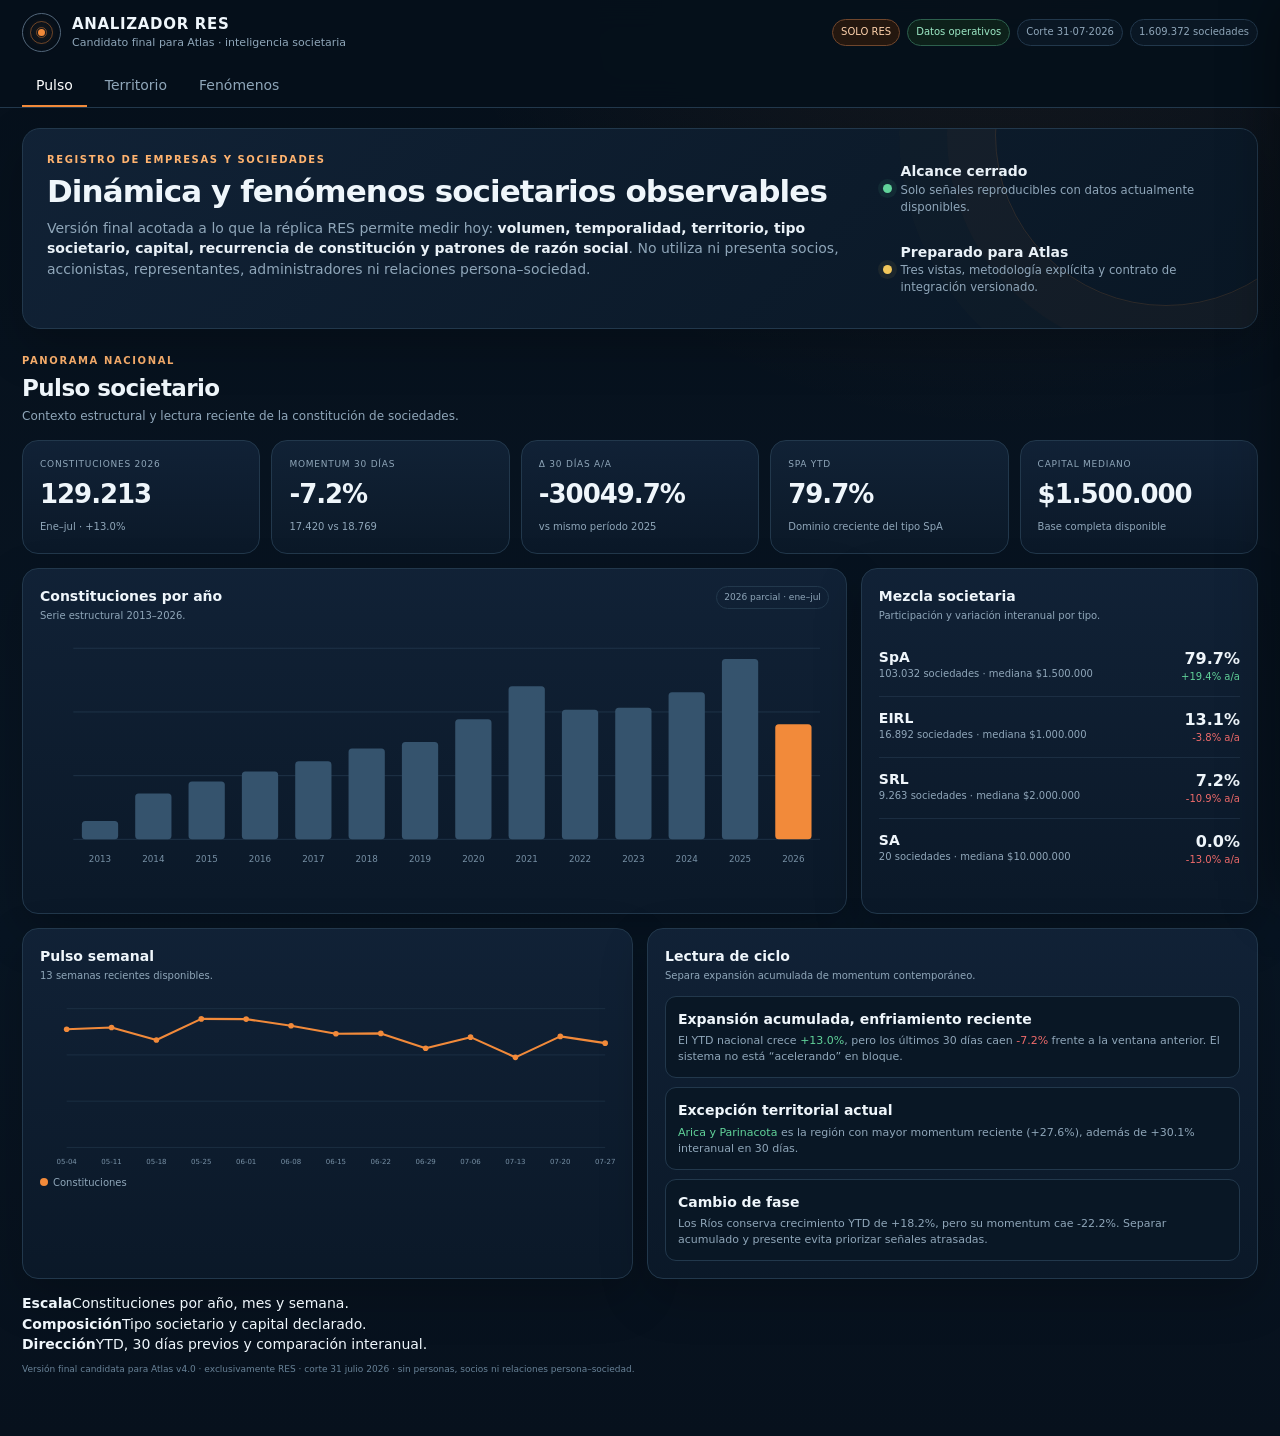
==== commit fe1186f2: "Close RES v4 scope for Atlas candidate" ====
--- a/res-demo/index.html
+++ b/res-demo/index.html
@@ -3,98 +3,64 @@
 <head>
 <meta charset="utf-8"/>
 <meta name="viewport" content="width=device-width,initial-scale=1"/>
-<title>Analizador RES · Inteligencia societaria</title>
-<link rel="stylesheet" href="style.css?v=3.0.0"/>
+<title>Analizador RES · Candidato Atlas</title>
+<link rel="stylesheet" href="style.css?v=4.0.0"/>
 </head>
 <body>
 <div class="app-shell">
 <header class="topbar">
   <div class="topbar-main">
-    <div class="brand"><div class="brand-mark"><span></span></div><div><strong>ANALIZADOR RES</strong><small>Dinámica societaria · demo autónoma</small></div></div>
+    <div class="brand"><div class="brand-mark"><span></span></div><div><strong>ANALIZADOR RES</strong><small>Candidato final para Atlas · inteligencia societaria</small></div></div>
     <div class="status-group"><span class="status solo">SOLO RES</span><span class="status ok" id="healthBadge">Datos operativos</span><span class="status">Corte 31·07·2026</span><span class="status">1.609.372 sociedades</span></div>
   </div>
-  <nav class="nav">
-    <button class="active" data-screen="pulso">Pulso</button>
-    <button data-screen="territorio">Territorio</button>
-    <button data-screen="fenomenos">Fenómenos emergentes</button>
-    <button data-screen="estructura">Cobertura &amp; red</button>
-  </nav>
+  <nav class="nav"><button class="active" data-screen="pulso">Pulso</button><button data-screen="territorio">Territorio</button><button data-screen="fenomenos">Fenómenos</button></nav>
 </header>
 <main>
 <section class="intro-panel">
-  <div><div class="eyebrow">REGISTRO DE EMPRESAS Y SOCIEDADES</div><h1>Radar de cambio societario</h1><p>La demo deja de mostrar solo volumen y pasa a distinguir <b>expansión, aceleración, desviaciones estacionales, recurrencia estructural y señales emergentes</b>. Todo se calcula exclusivamente con RES: describe atipicidad y cambio, no riesgo LA/FT.</p></div>
-  <div class="intro-side"><div><span class="dot green"></span><b>Base real</b><small>Constituciones 2013 → julio 2026.</small></div><div><span class="dot amber"></span><b>Lectura por capas</b><small>Qué cambia · dónde · con qué persistencia · qué falta confirmar.</small></div></div>
+  <div><div class="eyebrow">REGISTRO DE EMPRESAS Y SOCIEDADES</div><h1>Dinámica y fenómenos societarios observables</h1><p>Versión final acotada a lo que la réplica RES permite medir hoy: <b>volumen, temporalidad, territorio, tipo societario, capital, recurrencia de constitución y patrones de razón social</b>. No utiliza ni presenta socios, accionistas, representantes, administradores ni relaciones persona–sociedad.</p></div>
+  <div class="intro-side"><div><span class="dot green"></span><b>Alcance cerrado</b><small>Solo señales reproducibles con datos actualmente disponibles.</small></div><div><span class="dot amber"></span><b>Preparado para Atlas</b><small>Tres vistas, metodología explícita y contrato de integración versionado.</small></div></div>
 </section>
 
 <section class="screen active" id="pulso">
-  <div class="section-title"><div><div class="eyebrow">PANORAMA NACIONAL</div><h2>Pulso societario</h2><p>Primero contexto; después, cambio. 2026 es parcial y corresponde a enero–julio.</p></div></div>
+  <div class="section-title"><div><div class="eyebrow">PANORAMA NACIONAL</div><h2>Pulso societario</h2><p>Contexto estructural y lectura reciente de la constitución de sociedades.</p></div></div>
   <div class="kpi-grid" id="pulsoKpis"></div>
   <div class="grid grid-2 wide-left">
-    <article class="card"><div class="card-head"><div><h3>Constituciones por año</h3><p>Serie estructural 2013–2026.</p></div><span class="tag">2026 parcial</span></div><div class="chart" id="annualChart"></div></article>
-    <article class="card"><div class="card-head"><div><h3>Mezcla societaria</h3><p>Participación y cambio interanual por tipo.</p></div></div><div id="typeChart"></div></article>
+    <article class="card"><div class="card-head"><div><h3>Constituciones por año</h3><p>Serie estructural 2013–2026.</p></div><span class="tag">2026 parcial · ene–jul</span></div><div class="chart" id="annualChart"></div></article>
+    <article class="card"><div class="card-head"><div><h3>Mezcla societaria</h3><p>Participación y variación interanual por tipo.</p></div></div><div id="typeChart"></div></article>
   </div>
   <div class="grid grid-2">
     <article class="card"><div class="card-head"><div><h3>Pulso semanal</h3><p>13 semanas recientes disponibles.</p></div></div><div class="chart compact" id="weeklyChart"></div></article>
-    <article class="card"><div class="card-head"><div><h3>Lectura de ciclo</h3><p>Separación entre expansión acumulada y momentum reciente.</p></div></div><div class="insight-stack" id="cycleRead"></div></article>
+    <article class="card"><div class="card-head"><div><h3>Lectura de ciclo</h3><p>Separa expansión acumulada de momentum contemporáneo.</p></div></div><div class="insight-stack" id="cycleRead"></div></article>
   </div>
+  <div class="method-strip"><div><b>Escala</b><span>Constituciones por año, mes y semana.</span></div><div><b>Composición</b><span>Tipo societario y capital declarado.</span></div><div><b>Dirección</b><span>YTD, 30 días previos y comparación interanual.</span></div></div>
 </section>
 
 <section class="screen" id="territorio">
-  <div class="section-title with-controls">
-    <div><div class="eyebrow">GEOGRAFÍA DEL CAMBIO</div><h2>Territorio</h2><p>El mapa responde a la métrica seleccionada. Un volumen alto no equivale a una aceleración alta.</p></div>
-    <div class="control-cluster"><label>Región<select id="regionSelect"></select></label></div>
-  </div>
+  <div class="section-title with-controls"><div><div class="eyebrow">GEOGRAFÍA DEL CAMBIO</div><h2>Territorio</h2><p>La intensidad del mapa cambia según la métrica seleccionada. Volumen, crecimiento y aceleración no son equivalentes.</p></div><div class="control-cluster"><label>Región<select id="regionSelect"></select></label></div></div>
   <div class="kpi-grid" id="territoryKpis"></div>
   <div class="grid territory-main">
-    <article class="card map-card">
-      <div class="card-head map-head"><div><h3>Chile · dinámica regional</h3><p>Mapa geográfico real de regiones continentales. Haz clic para profundizar.</p></div></div>
-      <div class="metric-tabs" id="mapMetricTabs">
-        <button class="active" data-metric="volume">Volumen</button><button data-metric="growth">Crecimiento YTD</button><button data-metric="momentum">Momentum 30d</button><button data-metric="change">Cambio estructural</button>
-      </div>
-      <div class="real-map" id="chileMap"><div class="map-loading">Cargando geometría regional…</div></div>
-      <div class="map-legend" id="mapLegend"></div>
-      <div class="map-source">Geometría continental: chile-map-geojson · OpenStreetMap/polygons.openstreetmap.fr.</div>
-    </article>
-    <div class="territory-side">
-      <article class="card"><div class="card-head"><div><h3 id="regionTitle">Chile</h3><p id="regionSub">Lectura nacional y focos territoriales.</p></div><span class="state-chip" id="regionState">Sistema</span></div><div id="regionNarrative"></div><div class="chart compact" id="regionLine"></div></article>
-      <article class="card"><div class="card-head"><div><h3>Comunas que están cambiando</h3><p>No es ranking de tamaño: prioriza aceleración reciente corroborada por comparación interanual.</p></div></div><div class="signal-list" id="communeEmerging"></div></article>
-    </div>
+    <article class="card map-card"><div class="card-head map-head"><div><h3>Chile · dinámica regional</h3><p>Mapa regional interactivo. Haz clic para profundizar.</p></div></div><div class="metric-tabs" id="mapMetricTabs"><button class="active" data-metric="volume">Volumen</button><button data-metric="growth">Crecimiento YTD</button><button data-metric="momentum">Momentum 30d</button><button data-metric="change">ICE-RES</button></div><div class="real-map" id="chileMap"><div class="map-loading">Cargando geometría regional…</div></div><div class="map-legend" id="mapLegend"></div><div class="map-source">Geometría continental: chile-map-geojson · OpenStreetMap/polygons.openstreetmap.fr.</div></article>
+    <div class="territory-side"><article class="card"><div class="card-head"><div><h3 id="regionTitle">Chile</h3><p id="regionSub">Lectura nacional y focos territoriales.</p></div><span class="state-chip" id="regionState">Sistema</span></div><div id="regionNarrative"></div><div class="chart compact" id="regionLine"></div></article><article class="card"><div class="card-head"><div><h3>Comunas que están cambiando</h3><p>Prioriza aceleración reciente corroborada por comparación interanual.</p></div></div><div class="signal-list" id="communeEmerging"></div></article></div>
   </div>
-  <article class="card"><div class="card-head"><div><h3>Matriz territorial</h3><p>Permite distinguir escala, crecimiento, momentum, composición, concentración y desviación histórica.</p></div><span class="tag">ICE-RES = prioridad de cambio, no riesgo</span></div><div class="table-wrap"><table><thead><tr><th>#</th><th>Región</th><th>2026 YTD</th><th>Δ YTD</th><th>Momentum 30d</th><th>Δ 30d a/a</th><th>SpA</th><th>Capital estándar</th><th>Concentración</th><th>Máx. z</th><th>ICE-RES</th></tr></thead><tbody id="regionMatrix"></tbody></table></div></article>
+  <article class="card"><div class="card-head"><div><h3>Matriz territorial</h3><p>Escala, crecimiento, momentum, composición, concentración y desviación histórica.</p></div><span class="tag">ICE-RES = prioridad de cambio, no riesgo</span></div><div class="table-wrap"><table><thead><tr><th>#</th><th>Región</th><th>2026 YTD</th><th>Δ YTD</th><th>Momentum 30d</th><th>Δ 30d a/a</th><th>SpA</th><th>Capital estándar</th><th>Concentración</th><th>Máx. z</th><th>ICE-RES</th></tr></thead><tbody id="regionMatrix"></tbody></table></div></article>
 </section>
 
 <section class="screen" id="fenomenos">
-  <div class="section-title"><div><div class="eyebrow">INTELIGENCIA SOCIETARIA</div><h2>Fenómenos emergentes</h2><p>Una señal se interpreta por <b>intensidad, persistencia, alcance y dirección</b>. El panel diferencia lo emergente de lo estructural o ya enfriándose.</p></div></div>
+  <div class="section-title"><div><div class="eyebrow">INTELIGENCIA SOCIETARIA</div><h2>Fenómenos observables</h2><p>Las señales se interpretan por <b>intensidad, persistencia, alcance y dirección</b>. Solo se incluyen fenómenos que pueden sostenerse con la información RES actualmente cargada.</p></div></div>
   <div class="kpi-grid" id="phenomenonKpis"></div>
-  <article class="card phenomenon-board"><div class="card-head"><div><h3>Qué merece atención ahora</h3><p>Lecturas generadas a partir de convergencia entre señales, no por un único umbral.</p></div></div><div class="phenomenon-grid" id="phenomenonBoard"></div></article>
-  <div class="grid grid-2 phenomenon-mid">
-    <article class="card"><div class="card-head"><div><h3>Matriz intensidad × persistencia</h3><p>Burbuja mayor = mayor alcance. Arriba/derecha = fenómeno más consolidado.</p></div></div><div class="phenomenon-scatter" id="phenomenonScatter"></div></article>
-    <article class="card"><div class="card-head"><div><h3>Ciclo de las señales</h3><p>La misma anomalía puede estar naciendo, persistiendo o disipándose.</p></div></div><div class="lifecycle" id="lifecycleLanes"></div></article>
-  </div>
-  <div class="grid grid-3">
-    <article class="card"><div class="card-head"><div><h3>Aceleraciones comunales</h3><p>Últimos 30 días vs. 30 previos y mismo período 2025.</p></div></div><div class="table-wrap short"><table><thead><tr><th>Comuna</th><th>30d</th><th>Momentum</th><th>a/a</th><th>Estado</th></tr></thead><tbody id="accelTable"></tbody></table></div></article>
-    <article class="card"><div class="card-head"><div><h3>Recurrencia constitutiva</h3><p>Misma comuna + tipo + capital repetida en múltiples días.</p></div></div><div class="table-wrap short"><table><thead><tr><th>Patrón</th><th>Días</th><th>Sociedades</th><th>Máx/día</th></tr></thead><tbody id="recurrentTable"></tbody></table></div></article>
-    <article class="card"><div class="card-head"><div><h3>Vocabulario emergente</h3><p>Palabras de razones sociales con aumento reciente. Señal exploratoria, no actividad económica validada.</p></div></div><div class="vocab-cloud" id="vocabList"></div></article>
-  </div>
-  <article class="card blindspots"><div class="card-head"><div><h3>Fenómenos que probablemente existen, pero RES actual aún no permite observar</h3><p>Esta sección impide confundir ausencia de señal con ausencia del fenómeno.</p></div></div><div class="blind-grid" id="blindSpots"></div></article>
-  <div class="notice"><b>Regla metodológica:</b> “emergente” significa cambio reciente consistente con otra evidencia temporal o estructural dentro del RES. Ninguna señal implica irregularidad, relación entre sociedades ni sospecha AML.</div>
+  <article class="card phenomenon-board"><div class="card-head"><div><h3>Qué merece atención ahora</h3><p>Prioridades generadas por convergencia de evidencia temporal y estructural disponible.</p></div></div><div class="phenomenon-grid" id="phenomenonBoard"></div></article>
+  <div class="grid grid-2 phenomenon-mid"><article class="card"><div class="card-head"><div><h3>Matriz intensidad × persistencia</h3><p>Burbuja mayor = mayor alcance. Arriba/derecha = patrón más consolidado.</p></div></div><div class="phenomenon-scatter" id="phenomenonScatter"></div></article><article class="card"><div class="card-head"><div><h3>Ciclo de las señales</h3><p>Distingue señales emergentes, persistentes, estructurales, en enfriamiento o todavía débiles.</p></div></div><div class="lifecycle" id="lifecycleLanes"></div></article></div>
+  <div class="grid grid-3"><article class="card"><div class="card-head"><div><h3>Aceleraciones comunales</h3><p>Últimos 30 días vs. 30 previos y mismo período 2025.</p></div></div><div class="table-wrap short"><table><thead><tr><th>Comuna</th><th>30d</th><th>Momentum</th><th>a/a</th><th>Estado</th></tr></thead><tbody id="accelTable"></tbody></table></div></article><article class="card"><div class="card-head"><div><h3>Recurrencia constitutiva</h3><p>Misma comuna + tipo + capital repetida en múltiples días.</p></div></div><div class="table-wrap short"><table><thead><tr><th>Patrón</th><th>Días</th><th>Sociedades</th><th>Máx/día</th></tr></thead><tbody id="recurrentTable"></tbody></table></div></article><article class="card"><div class="card-head"><div><h3>Vocabulario emergente</h3><p>Palabras de razones sociales con aumento reciente. No equivale a actividad económica validada.</p></div></div><div class="vocab-cloud" id="vocabList"></div></article></div>
+  <article class="card"><div class="card-head"><div><h3>Alcance metodológico cerrado</h3><p>Frontera funcional propuesta para su eventual incorporación a Atlas.</p></div><span class="tag">v4.0 · candidato final</span></div><div class="coverage-grid"><div class="coverage ok"><b>INCLUIDO</b><h3>Temporalidad</h3><span>Constitución, tendencias, aceleraciones, comparación interanual y desviación histórica.</span></div><div class="coverage ok"><b>INCLUIDO</b><h3>Territorio</h3><span>Región, comuna, concentración territorial y cambio reciente.</span></div><div class="coverage ok"><b>INCLUIDO</b><h3>Estructura observable</h3><span>Tipo societario, capital, recurrencias y estandarización de constitución.</span></div><div class="coverage ok"><b>INCLUIDO</b><h3>Razón social</h3><span>Patrones léxicos y vocabulario emergente como señal exploratoria.</span></div><div class="coverage"><b>FUERA DEL MÓDULO</b><h3>Personas y socios</h3><span>No se utilizan socios, accionistas, representantes, administradores ni relaciones persona–sociedad.</span></div><div class="coverage"><b>FUERA DEL MÓDULO</b><h3>Inferencias AML</h3><span>La sección describe dinámica societaria y atipicidad; no asigna sospecha ni riesgo LA/FT.</span></div></div></article>
+  <div class="notice"><b>Regla metodológica:</b> una señal “emergente” es un cambio reciente consistente con al menos otra referencia temporal o estructural observable dentro del RES. Ninguna señal implica irregularidad, relación entre sociedades ni riesgo LA/FT.</div>
 </section>
-
-<section class="screen" id="estructura">
-  <div class="section-title"><div><div class="eyebrow">CAPACIDAD ANALÍTICA</div><h2>Cobertura y próxima frontera</h2><p>Qué podemos inferir hoy y qué requiere una capa adicional de datos RES.</p></div></div>
-  <div class="coverage-grid" id="coverageGrid"></div>
-  <div class="grid grid-2">
-    <article class="card"><div class="card-head"><div><h3>Capital por tipo societario</h3><p>Mediana enero–julio 2026.</p></div></div><div id="capitalType"></div></article>
-    <article class="card locked"><div class="lock"><div class="lock-icon">⌁</div><h3>Red societaria</h3><p>Se activará con rigor cuando existan representantes, administradores, socios/accionistas y domicilio exacto. Esa capa permitiría pasar de coincidencias estadísticas a relaciones observables.</p></div></article>
-  </div>
-</section>
-<footer>Demo autónoma v3 · exclusivamente RES · corte 31 julio 2026 · analítica descriptiva y exploratoria. ICE-RES es un índice de cambio estructural para priorización analítica, no un score de riesgo.</footer>
+<footer>Versión final candidata para Atlas v4.0 · exclusivamente RES · corte 31 julio 2026 · sin personas, socios ni relaciones persona–sociedad.</footer>
 </main>
 </div>
 <div class="tooltip" id="tooltip"></div>
 <aside class="drawer" id="drawer"><button class="btn drawer-close" id="drawerClose">Cerrar</button><div class="eyebrow" id="drawerEyebrow">DETALLE</div><h2 id="drawerTitle"></h2><p class="muted" id="drawerLead"></p><div id="drawerBody"></div></aside>
-<script src="data.js?v=3.0.0"></script>
-<script src="insights.js?v=3.0.0"></script>
-<script src="app.js?v=3.0.0"></script>
+<script src="data.js?v=4.0.0"></script>
+<script src="insights.js?v=4.0.0"></script>
+<script src="app.js?v=4.0.0"></script>
 </body>
 </html>
--- a/res-demo/style.css
+++ b/res-demo/style.css
@@ -1 +1,5 @@
-:root{--bg:#07111d;--panel:#0d1a29;--panel2:#112235;--line:#23364a;--text:#eef4fa;--muted:#8fa4b7;--orange:#f28a3a;--orange2:#ffb36f;--cyan:#59c3c3;--green:#61d39a;--red:#f06b6b;--yellow:#f1c75b;--shadow:0 18px 50px rgba(0,0,0,.22)}*{box-sizing:border-box}html{scroll-behavior:smooth}body{margin:0;background:radial-gradient(circle at 80% -10%,rgba(242,138,58,.08),transparent 30%),linear-gradient(180deg,#06101b,#091624);color:var(--text);font:14px/1.45 Inter,ui-sans-serif,system-ui,-apple-system,BlinkMacSystemFont,"Segoe UI",sans-serif}button,select,input{font:inherit}.app-shell{min-height:100vh}.topbar{position:sticky;top:0;z-index:30;background:rgba(7,17,29,.95);backdrop-filter:blur(14px);border-bottom:1px solid var(--line)}.topbar-main{max-width:1500px;margin:auto;padding:13px 22px;display:flex;align-items:center;gap:18px}.brand{display:flex;align-items:center;gap:11px;min-width:270px}.brand strong{display:block;font-size:15px;letter-spacing:.04em}.brand small{display:block;color:var(--muted);font-size:11px}.brand-mark{width:38px;height:38px;border:1px solid #50647a;border-radius:50%;display:grid;place-items:center;position:relative}.brand-mark:before,.brand-mark:after{content:"";position:absolute;border:1px solid rgba(242,138,58,.42);border-radius:50%}.brand-mark:before{inset:7px}.brand-mark:after{inset:12px}.brand-mark span{width:7px;height:7px;background:var(--orange);border-radius:50%;z-index:2}.status-group{margin-left:auto;display:flex;gap:7px;flex-wrap:wrap}.status{border:1px solid var(--line);border-radius:999px;padding:5px 8px;color:var(--muted);font-size:10px;background:#0b1724}.status.solo{color:#ffd2ad;border-color:#71462d;background:#24170f}.status.ok{color:#9ce8c5;border-color:#2d604d}.nav{max-width:1500px;margin:auto;padding:0 22px;display:flex;gap:3px;overflow:auto}.nav button{border:0;background:transparent;color:var(--muted);padding:10px 14px;border-bottom:2px solid transparent;cursor:pointer;white-space:nowrap}.nav button.active{color:#fff;border-color:var(--orange)}main{max-width:1500px;margin:auto;padding:20px 22px}.intro-panel{display:grid;grid-template-columns:1.35fr .65fr;gap:18px;padding:23px;border:1px solid var(--line);border-radius:18px;background:linear-gradient(135deg,rgba(17,34,53,.98),rgba(10,24,38,.96));box-shadow:var(--shadow);position:relative;overflow:hidden}.intro-panel:after{content:"";position:absolute;right:-90px;top:-160px;width:320px;height:320px;border:1px solid rgba(242,138,58,.14);border-radius:50%;box-shadow:0 0 0 45px rgba(242,138,58,.025),0 0 0 90px rgba(242,138,58,.012)}.intro-panel h1{font-size:28px;line-height:1.15;margin:6px 0 9px}.intro-panel p{margin:0;color:var(--muted);max-width:820px}.eyebrow{color:var(--orange2);font-size:10px;font-weight:800;letter-spacing:.16em}.intro-side{display:grid;gap:10px;align-content:center;z-index:2}.intro-side>div{display:grid;grid-template-columns:auto 1fr;column-gap:9px;align-items:center}.intro-side small{grid-column:2;color:var(--muted)}.dot{width:9px;height:9px;border-radius:50%;grid-row:1/3}.dot.green{background:var(--green);box-shadow:0 0 0 5px rgba(97,211,154,.08)}.dot.amber{background:var(--yellow);box-shadow:0 0 0 5px rgba(241,199,91,.07)}.screen{display:none;padding-top:20px}.screen.active{display:block}.section-title{display:flex;justify-content:space-between;gap:18px;align-items:flex-end;margin:4px 0 14px}.section-title h2{font-size:22px;margin:3px 0}.section-title p{margin:0;color:var(--muted);font-size:12px}.with-controls{align-items:center}.control-cluster{display:flex;gap:8px;align-items:end}.control-cluster label,.phenomena-controls label{display:grid;gap:5px;color:var(--muted);font-size:10px;text-transform:uppercase;letter-spacing:.06em}select,input[type=text]{background:#0a1724;color:#fff;border:1px solid var(--line);border-radius:10px;padding:8px 10px;outline:none}select:focus,input:focus{border-color:#4f6982}.btn{border:1px solid var(--line);background:#0b1724;color:#cad9e5;border-radius:10px;padding:8px 11px;cursor:pointer}.btn:hover{border-color:#4c6880}.btn.small{padding:6px 8px;font-size:11px}.card{background:linear-gradient(180deg,rgba(17,34,53,.97),rgba(12,25,40,.97));border:1px solid var(--line);border-radius:16px;padding:17px;box-shadow:var(--shadow)}.kpi-grid{display:grid;grid-template-columns:repeat(5,1fr);gap:11px;margin-bottom:14px}.kpi{box-shadow:none}.kpi span{display:block;color:var(--muted);font-size:10px;text-transform:uppercase;letter-spacing:.08em}.kpi strong{display:block;font-size:25px;letter-spacing:-.03em;margin:4px 0 1px}.kpi small{color:var(--muted);font-size:11px}.pos{color:var(--green)!important}.neg{color:var(--red)!important}.warn{color:var(--yellow)!important}.grid{display:grid;gap:14px;margin-bottom:14px}.grid-2{grid-template-columns:1fr 1fr}.wide-left{grid-template-columns:1.3fr .7fr}.territory-grid{grid-template-columns:.55fr .9fr .7fr;align-items:stretch}.card-head{display:flex;justify-content:space-between;align-items:flex-start;gap:10px;margin-bottom:12px}.card-head h3{font-size:14px;margin:0}.card-head p{margin:3px 0 0;color:var(--muted);font-size:11px}.tag{border:1px solid var(--line);border-radius:999px;color:var(--muted);font-size:10px;padding:4px 7px;white-space:nowrap}.chart{min-height:260px}.chart.compact{min-height:225px}.chart svg{width:100%;height:100%;overflow:visible}.gridline{stroke:#203347;stroke-width:1}.axis-label{fill:#7890a4;font-size:10px}.legend{display:flex;gap:12px;color:var(--muted);font-size:10px}.legend i{display:inline-block;width:8px;height:8px;border-radius:50%;margin-right:4px}.type-row{display:flex;justify-content:space-between;gap:12px;padding:11px 0;border-bottom:1px solid rgba(35,54,74,.65)}.type-row b,.type-row small{display:block}.type-row small{color:var(--muted);font-size:10px}.type-share{text-align:right}.type-share span{font-size:16px;font-weight:800}.insight-stack{display:grid;gap:9px}.insight{padding:11px;border:1px solid var(--line);background:#0a1724;border-radius:11px}.insight b,.insight span{display:block}.insight span{margin-top:3px;color:var(--muted);font-size:11px}.insight em{font-style:normal}.map-card{min-height:520px}.map-wrap{min-height:450px;display:grid;place-items:center}.map-wrap svg{width:100%;height:450px}.map-region{cursor:pointer}.map-region rect{stroke:#2b4258;stroke-width:1.1;transition:.14s}.map-region:hover rect,.map-region.selected rect{stroke:white;stroke-width:2;filter:drop-shadow(0 0 7px rgba(242,138,58,.3))}.map-label{fill:#9eb0bf;font-size:11px;pointer-events:none}.headline-grid{display:grid;grid-template-columns:repeat(3,1fr);gap:9px;margin:6px 0 8px}.headline-grid>div{padding:10px;background:#0a1724;border:1px solid var(--line);border-radius:10px}.headline-grid span{display:block;color:var(--muted);font-size:9px;text-transform:uppercase}.headline-grid strong{font-size:21px}.bar-list{display:grid;gap:10px}.bar-list.mini{grid-template-columns:1fr 1fr;margin-bottom:12px}.bar-item>div:first-child{display:flex;justify-content:space-between;gap:8px}.bar-item span{font-size:11px}.bar-item b{font-size:11px}.bar-track{height:7px;background:#16283a;border-radius:999px;overflow:hidden;margin-top:4px}.bar-track i{display:block;height:100%;background:linear-gradient(90deg,var(--orange),var(--orange2));border-radius:999px}.empty{color:var(--muted);font-size:11px;padding:12px}.empty.large{display:grid;place-items:center;min-height:260px;text-align:center;border:1px dashed var(--line);border-radius:12px}.table-wrap{overflow:auto;max-height:470px;border:1px solid var(--line);border-radius:11px}.table-wrap.short{max-height:390px}table{width:100%;border-collapse:collapse;min-width:650px}th{position:sticky;top:0;background:#0d1a29;z-index:2;text-align:left;color:#8098ad;font-size:9px;text-transform:uppercase;letter-spacing:.08em;padding:9px;border-bottom:1px solid var(--line)}td{padding:9px;border-bottom:1px solid rgba(35,54,74,.64);font-size:11px;vertical-align:middle}td small{display:block;color:var(--muted);margin-top:2px}tbody tr{cursor:pointer}tbody tr:hover,.selected-row{background:rgba(242,138,58,.05)}.rank{display:grid;place-items:center;width:22px;height:22px;background:#16283a;border-radius:6px;color:#9fb1bf;font-size:9px}.segmented{display:flex;border:1px solid var(--line);border-radius:9px;overflow:hidden}.segmented button{background:#0a1724;color:var(--muted);border:0;padding:6px 8px;font-size:10px;cursor:pointer}.segmented button.active{background:#263b4e;color:#fff}.watch-list{display:grid;gap:7px}.watch-item{display:grid;grid-template-columns:auto 1fr auto;gap:9px;align-items:center;width:100%;border:1px solid var(--line);background:#0a1724;color:#fff;border-radius:11px;padding:9px;text-align:left;cursor:pointer}.watch-item:hover{border-color:#49647c}.watch-item b,.watch-item small{display:block}.watch-item small{color:var(--muted);font-size:10px}.watch-rank{width:23px;height:23px;border-radius:7px;background:#182b3d;display:grid;place-items:center;font-size:9px}.severity{display:inline-flex;border-radius:999px;padding:3px 7px;font-size:9px;border:1px solid var(--line);white-space:nowrap}.severity.critical{color:#ffabab;border-color:#714047;background:#251417}.severity.high{color:#ffc49b;border-color:#70462c;background:#24170f}.severity.medium{color:#f5da90;border-color:#63572c;background:#201d10}.severity.low{color:#a9d9cf;border-color:#315950;background:#10201d}.phenomena-controls{display:flex;gap:12px;align-items:end;margin-bottom:11px;padding:12px}.phenomena-controls label.grow{flex:1}.phenomena-controls input[type=text]{min-width:230px}.range-row{display:flex;align-items:center;gap:8px;height:34px;border:1px solid var(--line);border-radius:10px;padding:0 8px;background:#0a1724}.range-row input{accent-color:var(--orange)}.method-strip{display:grid;grid-template-columns:repeat(3,1fr);gap:9px;margin-bottom:13px}.method-strip>div{border:1px solid var(--line);border-radius:11px;background:#0a1724;padding:10px}.method-strip b,.method-strip span{display:block}.method-strip b{font-size:11px}.method-strip span{color:var(--muted);font-size:10px;margin-top:3px}.queue-grid{display:grid;grid-template-columns:repeat(3,1fr);gap:9px}.queue-card{display:grid;grid-template-columns:1fr auto;gap:10px;align-items:center;text-align:left;border:1px solid var(--line);background:#0a1724;color:#fff;border-radius:12px;padding:11px;cursor:pointer}.queue-card:hover{border-color:#536c82}.queue-card b,.queue-card small{display:block}.queue-card small{color:var(--muted);font-size:10px;margin-top:3px}.queue-kind{color:var(--orange2);font-size:9px;font-weight:800;letter-spacing:.08em}.queue-score{text-align:right}.queue-score strong{display:block;font-size:20px}.notice{padding:12px 14px;border:1px solid #66482f;background:#20170f;border-radius:11px;color:#d9b895;font-size:11px}.coverage-grid{display:grid;grid-template-columns:repeat(3,1fr);gap:11px;margin-bottom:14px}.coverage{border:1px solid var(--line);background:#0a1724;border-radius:12px;padding:13px}.coverage b,.coverage span{display:block}.coverage span{font-size:10px;color:var(--muted);margin-top:3px}.coverage.ok b{color:#9ce8c5}.coverage.wait b{color:#f2d386}.locked{min-height:300px;display:grid;place-items:center}.lock{text-align:center;max-width:430px}.lock-icon{width:48px;height:48px;border:1px solid var(--line);border-radius:14px;margin:auto;display:grid;place-items:center;font-size:20px}.lock p{color:var(--muted)}footer{color:#6f879a;font-size:10px;padding:5px 0 40px}.tooltip{position:fixed;opacity:0;pointer-events:none;z-index:99;background:#07111d;border:1px solid #344b60;border-radius:9px;padding:8px 10px;font-size:10px;box-shadow:0 10px 30px rgba(0,0,0,.4);max-width:260px}.drawer{position:fixed;top:0;right:-540px;width:min(520px,94vw);height:100vh;z-index:60;background:#091725;border-left:1px solid var(--line);padding:24px;overflow:auto;box-shadow:-24px 0 55px rgba(0,0,0,.42);transition:.22s}.drawer.open{right:0}.drawer-close{float:right}.drawer h2{margin:16px 0 4px}.muted{color:var(--muted)}.drawer-section{padding:12px 0;border-top:1px solid var(--line)}.drawer-section h4{margin:0 0 5px}.drawer-section p{color:var(--muted);font-size:11px}.entity-chip{padding:9px 10px;margin:6px 0;border:1px solid var(--line);border-radius:9px;background:#0c1b2a}.metric-pair{display:grid;grid-template-columns:1fr 1fr;gap:10px;margin:14px 0}.metric-pair>div{border:1px solid var(--line);border-radius:10px;padding:12px}.metric-pair span,.metric-pair b{display:block}.metric-pair span{font-size:9px;color:var(--muted);text-transform:uppercase}.metric-pair b{font-size:22px}@media(max-width:1100px){.territory-grid{grid-template-columns:1fr 1fr}.commune-card{grid-column:1/-1}.kpi-grid{grid-template-columns:repeat(3,1fr)}.queue-grid{grid-template-columns:repeat(2,1fr)}}@media(max-width:780px){main{padding:14px}.topbar-main,.nav{padding-left:14px;padding-right:14px}.status-group{display:none}.brand{min-width:0}.intro-panel,.grid-2,.wide-left,.territory-grid{grid-template-columns:1fr}.intro-panel h1{font-size:23px}.kpi-grid,.coverage-grid{grid-template-columns:repeat(2,1fr)}.phenomena-controls{display:grid;grid-template-columns:1fr 1fr}.method-strip,.queue-grid{grid-template-columns:1fr}.bar-list.mini{grid-template-columns:1fr}.commune-card{grid-column:auto}.section-title.with-controls{align-items:flex-start;flex-direction:column}.map-card{min-height:auto}.map-wrap{min-height:380px}.map-wrap svg{height:380px}}@media(max-width:480px){.kpi-grid,.coverage-grid,.phenomena-controls{grid-template-columns:1fr}.headline-grid{grid-template-columns:1fr 1fr}.intro-side{display:none}}+:root{--bg:#06101b;--panel:#0d1a29;--panel2:#112236;--panel3:#0a1724;--line:#22384c;--line2:#31506a;--text:#eff6fb;--muted:#8fa6b9;--orange:#f28a3a;--orange2:#ffb36f;--cyan:#59c3c3;--green:#61d39a;--red:#f06b6b;--yellow:#f1c75b;--purple:#9d8ed1;--shadow:0 18px 48px rgba(0,0,0,.22)}
+*{box-sizing:border-box}html{scroll-behavior:smooth}body{margin:0;background:radial-gradient(circle at 78% -10%,rgba(242,138,58,.08),transparent 31%),linear-gradient(180deg,#06101b,#081523 65%,#07111d);color:var(--text);font:14px/1.46 Inter,ui-sans-serif,system-ui,-apple-system,BlinkMacSystemFont,"Segoe UI",sans-serif}button,select,input{font:inherit}.app-shell{min-height:100vh}.topbar{position:sticky;top:0;z-index:40;background:rgba(6,16,27,.95);backdrop-filter:blur(15px);border-bottom:1px solid var(--line)}.topbar-main{max-width:1580px;margin:auto;padding:13px 22px;display:flex;align-items:center;gap:18px}.brand{display:flex;align-items:center;gap:11px;min-width:270px}.brand strong{display:block;font-size:15px;letter-spacing:.045em}.brand small{display:block;color:var(--muted);font-size:11px}.brand-mark{width:39px;height:39px;border:1px solid #52677b;border-radius:50%;display:grid;place-items:center;position:relative}.brand-mark:before,.brand-mark:after{content:"";position:absolute;border:1px solid rgba(242,138,58,.43);border-radius:50%}.brand-mark:before{inset:7px}.brand-mark:after{inset:13px}.brand-mark span{width:7px;height:7px;background:var(--orange);border-radius:50%;z-index:2;box-shadow:0 0 15px rgba(242,138,58,.7)}.status-group{margin-left:auto;display:flex;gap:7px;flex-wrap:wrap}.status{border:1px solid var(--line);border-radius:999px;padding:5px 8px;color:var(--muted);font-size:10px;background:#0a1724}.status.solo{color:#ffd2ad;border-color:#70462c;background:#24170f}.status.ok{color:#9ce8c5;border-color:#2d604d;background:#0d211a}.nav{max-width:1580px;margin:auto;padding:0 22px;display:flex;gap:4px;overflow:auto}.nav button{border:0;background:transparent;color:var(--muted);padding:10px 14px;border-bottom:2px solid transparent;cursor:pointer;white-space:nowrap}.nav button:hover{color:#d9e6ef}.nav button.active{color:#fff;border-color:var(--orange)}main{max-width:1580px;margin:auto;padding:20px 22px}.intro-panel{display:grid;grid-template-columns:1.4fr .6fr;gap:18px;padding:24px;border:1px solid var(--line);border-radius:18px;background:linear-gradient(135deg,rgba(17,34,54,.98),rgba(9,23,37,.97));box-shadow:var(--shadow);position:relative;overflow:hidden}.intro-panel:after{content:"";position:absolute;right:-80px;top:-165px;width:340px;height:340px;border:1px solid rgba(242,138,58,.15);border-radius:50%;box-shadow:0 0 0 48px rgba(242,138,58,.025),0 0 0 96px rgba(242,138,58,.012)}.intro-panel h1{font-size:31px;line-height:1.12;margin:6px 0 9px;letter-spacing:-.03em}.intro-panel p{margin:0;color:var(--muted);max-width:900px}.intro-panel b{color:#e9f1f7}.eyebrow{color:var(--orange2);font-size:10px;font-weight:800;letter-spacing:.16em}.intro-side{display:grid;gap:10px;align-content:center;z-index:2}.intro-side>div{display:grid;grid-template-columns:auto 1fr;column-gap:9px;align-items:center;padding:8px 0}.intro-side small{grid-column:2;color:var(--muted)}.dot{width:9px;height:9px;border-radius:50%;grid-row:1/3}.dot.green{background:var(--green);box-shadow:0 0 0 5px rgba(97,211,154,.08)}.dot.amber{background:var(--yellow);box-shadow:0 0 0 5px rgba(241,199,91,.07)}.screen{display:none;padding-top:22px}.screen.active{display:block}.section-title{display:flex;justify-content:space-between;gap:18px;align-items:flex-end;margin:3px 0 15px}.section-title h2{font-size:23px;margin:3px 0 2px;letter-spacing:-.025em}.section-title p{margin:0;color:var(--muted);font-size:12px;max-width:920px}.with-controls{align-items:center}.control-cluster{display:flex;gap:8px;align-items:end}.control-cluster label{display:grid;gap:5px;color:var(--muted);font-size:9px;text-transform:uppercase;letter-spacing:.08em}select,input[type=text]{background:#0a1724;color:#fff;border:1px solid var(--line);border-radius:10px;padding:8px 10px;outline:none}select:focus,input:focus{border-color:#4f6f88}.btn{border:1px solid var(--line);background:#0a1724;color:#cedde8;border-radius:10px;padding:8px 11px;cursor:pointer}.btn:hover{border-color:#536f86}.card{background:linear-gradient(180deg,rgba(17,34,54,.98),rgba(11,25,40,.98));border:1px solid var(--line);border-radius:16px;padding:17px;box-shadow:var(--shadow)}.kpi-grid{display:grid;grid-template-columns:repeat(5,minmax(0,1fr));gap:11px;margin-bottom:14px}.kpi{box-shadow:none;min-height:105px}.kpi span{display:block;color:var(--muted);font-size:9px;text-transform:uppercase;letter-spacing:.085em}.kpi strong{display:block;font-size:26px;letter-spacing:-.04em;margin:5px 0 1px}.kpi small{color:var(--muted);font-size:10px}.pos{color:var(--green)!important}.neg{color:var(--red)!important}.warn{color:var(--yellow)!important}.muted{color:var(--muted)}.grid{display:grid;gap:14px;margin-bottom:14px}.grid-2{grid-template-columns:1fr 1fr}.grid-3{grid-template-columns:repeat(3,minmax(0,1fr))}.wide-left{grid-template-columns:1.35fr .65fr}.territory-main{grid-template-columns:minmax(430px,.88fr) minmax(600px,1.12fr);align-items:stretch}.territory-side{display:grid;grid-template-rows:auto 1fr;gap:14px}.card-head{display:flex;justify-content:space-between;align-items:flex-start;gap:10px;margin-bottom:12px}.card-head h3{font-size:14px;margin:0}.card-head p{margin:3px 0 0;color:var(--muted);font-size:10px;max-width:780px}.tag{border:1px solid var(--line);border-radius:999px;color:var(--muted);font-size:9px;padding:4px 7px;white-space:nowrap}.chart{min-height:260px}.chart.compact{min-height:220px}.chart svg{width:100%;height:100%;overflow:visible}.gridline{stroke:#20354a;stroke-width:1}.axis-label{fill:#7891a6;font-size:10px}.axis{stroke:#587187;stroke-width:1.1}.axis-title{fill:#8098ab;font-size:10px}.legend{display:flex;gap:13px;color:var(--muted);font-size:10px}.legend i{display:inline-block;width:8px;height:8px;border-radius:50%;margin-right:5px}.type-row{display:flex;justify-content:space-between;gap:12px;padding:11px 0;border-bottom:1px solid rgba(35,56,76,.66)}.type-row:last-child{border-bottom:0}.type-row b,.type-row small{display:block}.type-row small{color:var(--muted);font-size:10px}.type-share{text-align:right}.type-share span{font-size:16px;font-weight:800}.insight-stack{display:grid;gap:9px}.insight{padding:12px;border:1px solid var(--line);background:#091725;border-radius:11px}.insight b,.insight span{display:block}.insight span{margin-top:4px;color:var(--muted);font-size:11px}.insight em{font-style:normal}.map-card{min-height:760px;padding:18px;position:relative;overflow:hidden}.map-card:before{content:"";position:absolute;inset:95px 12px 55px;background:radial-gradient(circle at 45% 35%,rgba(89,195,195,.05),transparent 48%);pointer-events:none}.map-head{position:relative;z-index:2}.metric-tabs{display:grid;grid-template-columns:repeat(4,1fr);gap:5px;background:#081522;border:1px solid var(--line);padding:4px;border-radius:11px;margin-bottom:8px;position:relative;z-index:2}.metric-tabs button{border:0;background:transparent;color:var(--muted);padding:7px 5px;border-radius:8px;font-size:9px;cursor:pointer}.metric-tabs button:hover{color:#dce9f2}.metric-tabs button.active{background:#20374a;color:#fff;box-shadow:inset 0 0 0 1px #35556e}.real-map{height:635px;display:grid;place-items:center;position:relative;z-index:1}.real-map svg{width:100%;height:100%;overflow:visible}.geo-region{stroke:#07111d;stroke-width:1.25;cursor:pointer;transition:fill .18s,stroke .14s,filter .14s}.geo-region:hover{stroke:#dfeaf2;stroke-width:1.8;filter:drop-shadow(0 0 5px rgba(242,138,58,.34))}.geo-region.selected{stroke:#fff;stroke-width:2.4;filter:drop-shadow(0 0 9px rgba(242,138,58,.5))}.map-loading,.map-error{min-height:500px;display:grid;place-items:center;color:var(--muted);text-align:center;border:1px dashed var(--line);border-radius:13px}.map-error b,.map-error span{display:block}.map-legend{display:grid;grid-template-columns:auto 1fr auto;gap:8px;align-items:center;color:var(--muted);font-size:9px;margin-top:2px}.legend-gradient{height:8px;border-radius:999px;background:linear-gradient(90deg,#152a3c,#f28a3a)}.legend-gradient.growth,.legend-gradient.momentum{background:linear-gradient(90deg,#f06b6b,#263446 50%,#61d39a)}.legend-gradient.change{background:linear-gradient(90deg,#152a3c,#f28a3a)}.map-source{color:#627b90;font-size:8px;margin-top:6px}.state-chip{display:inline-flex;align-items:center;border-radius:999px;padding:4px 7px;border:1px solid var(--line);font-size:8px;font-weight:800;letter-spacing:.045em;text-transform:uppercase;white-space:nowrap}.state-chip.emerging{color:#a7edca;border-color:#34705a;background:#0d241c}.state-chip.structural{color:#ffc595;border-color:#754a2e;background:#25170f}.state-chip.persistent{color:#9ddddd;border-color:#35656a;background:#0e2327}.state-chip.cooling{color:#f5d98e;border-color:#67592d;background:#211d0f}.state-chip.watch{color:#c7baec;border-color:#554b79;background:#191626}.state-chip.stable{color:#aac0d0;border-color:#38536a;background:#101d29}.narrative{padding:12px 13px;background:linear-gradient(135deg,#0a1826,#0b1c2b);border:1px solid var(--line);border-radius:12px;margin-bottom:12px}.narrative b{display:block;font-size:12px}.narrative p{color:var(--muted);font-size:10px;margin:5px 0 0}.signal-list{display:grid;gap:7px}.signal-row{width:100%;display:grid;grid-template-columns:minmax(0,1fr) auto auto;gap:10px;align-items:center;text-align:left;border:1px solid var(--line);background:#091725;color:#fff;border-radius:11px;padding:9px 10px;cursor:pointer}.signal-row:hover{border-color:#4b6a82;background:#0d1d2d}.signal-row b,.signal-row small{display:block}.signal-row b{font-size:11px}.signal-row small{color:var(--muted);font-size:9px}.signal-metrics{text-align:right}.signal-metrics em{display:block;font-style:normal;font-weight:800;font-size:11px}.table-wrap{overflow:auto;max-height:520px;border:1px solid var(--line);border-radius:11px}.table-wrap.short{max-height:430px}table{width:100%;border-collapse:collapse;min-width:720px}th{position:sticky;top:0;background:#0c1928;z-index:3;text-align:left;color:#8099ad;font-size:8px;text-transform:uppercase;letter-spacing:.08em;padding:9px;border-bottom:1px solid var(--line)}td{padding:9px;border-bottom:1px solid rgba(35,56,76,.65);font-size:10px;vertical-align:middle}td small{display:block;color:var(--muted);font-size:8px;margin-top:2px}tbody tr{cursor:pointer}tbody tr:hover,.selected-row{background:rgba(242,138,58,.05)}.rank{display:grid;place-items:center;width:22px;height:22px;background:#172b3d;border-radius:6px;color:#9eb2c2;font-size:9px}.ice{display:inline-grid;place-items:center;min-width:34px;height:24px;border:1px solid #6d482e;background:#22170f;border-radius:8px;color:#ffc08e;font-weight:800}.phenomenon-board{margin-bottom:14px}.phenomenon-grid{display:grid;grid-template-columns:repeat(3,minmax(0,1fr));gap:9px}.phenomenon-card{border:1px solid var(--line);background:linear-gradient(145deg,#0a1826,#0c1d2c);border-radius:13px;color:#fff;padding:12px;text-align:left;cursor:pointer;min-height:160px;position:relative;overflow:hidden}.phenomenon-card:after{content:"";position:absolute;width:100px;height:100px;border:1px solid rgba(242,138,58,.08);border-radius:50%;right:-45px;bottom:-55px}.phenomenon-card:hover{border-color:#4d6b83;transform:translateY(-1px)}.phenomenon-card b{display:block;font-size:12px;line-height:1.34;margin:9px 0 4px}.phenomenon-card small{color:var(--orange2);font-size:9px}.phenomenon-card p{color:var(--muted);font-size:9px;margin:8px 0 0}.phen-top{display:flex;justify-content:space-between;align-items:center}.phen-score{font-size:21px;font-weight:850;letter-spacing:-.05em;color:#dfeaf2}.phenomenon-mid{grid-template-columns:1.08fr .92fr}.phenomenon-scatter{min-height:370px}.phenomenon-scatter svg{width:100%;height:370px}.phen-dot{cursor:pointer;transition:.15s}.phen-dot:hover{stroke:#fff;stroke-width:2}.phen-label{fill:#07111d;font-size:8px;font-weight:900;pointer-events:none}.lifecycle{display:grid;gap:8px}.life-lane{border:1px solid var(--line);border-radius:11px;background:#091725;padding:9px}.life-lane>div:first-child{display:flex;align-items:center;gap:8px;margin-bottom:7px}.life-lane small{color:var(--muted);font-size:8px}.life-lane>div:last-child{display:flex;gap:5px;flex-wrap:wrap}.life-lane button{border:1px solid #29445a;background:#0d1f2f;color:#cbdbe6;border-radius:8px;padding:6px 7px;font-size:8px;cursor:pointer;text-align:left}.life-lane button:hover{border-color:#59758c}.vocab-cloud{display:flex;align-content:flex-start;align-items:flex-start;gap:7px;flex-wrap:wrap;min-height:280px}.vocab{border:1px solid color-mix(in srgb,var(--orange) calc(var(--s)*45%),var(--line));background:rgba(242,138,58,calc(.025 + var(--s)*.08));color:#dbe8f1;border-radius:10px;padding:8px 9px;cursor:pointer}.vocab:hover{border-color:#e68a47}.vocab b,.vocab span{display:block}.vocab b{font-size:calc(9px + var(--s)*4px)}.vocab span{color:var(--muted);font-size:8px;margin-top:2px}.blindspots{margin-top:0}.blind-grid{display:grid;grid-template-columns:repeat(3,minmax(0,1fr));gap:9px}.blind-card{border:1px dashed #34516a;background:#081522;border-radius:12px;padding:12px}.blind-card span{display:block;color:#8da8bc;font-size:7px;font-weight:800;letter-spacing:.1em}.blind-card b{display:block;margin:5px 0;font-size:11px}.blind-card p{color:#b5c6d2;font-size:9px;margin:4px 0}.blind-card small{display:block;color:#748da1;font-size:8px}.notice{padding:12px 14px;border:1px solid #67492f;background:#20170f;border-radius:11px;color:#dab997;font-size:10px;margin-top:14px}.coverage-grid{display:grid;grid-template-columns:repeat(3,minmax(0,1fr));gap:11px;margin-bottom:14px}.coverage{border:1px solid var(--line);background:#091725;border-radius:12px;padding:13px}.coverage b,.coverage span{display:block}.coverage b{font-size:9px;text-transform:uppercase;letter-spacing:.06em}.coverage h3{font-size:13px;margin:4px 0}.coverage span{font-size:9px;color:var(--muted)}.coverage.ok b{color:#9ce8c5}.coverage.wait b{color:#f2d386}.capital-row{display:grid;grid-template-columns:70px 110px 1fr;gap:10px;align-items:center;padding:9px 0;border-bottom:1px solid rgba(35,56,76,.65)}.bar-track{height:7px;background:#16283a;border-radius:999px;overflow:hidden}.bar-track i{display:block;height:100%;background:linear-gradient(90deg,var(--orange),var(--orange2));border-radius:999px}.locked{min-height:300px;display:grid;place-items:center}.lock{text-align:center;max-width:450px}.lock-icon{width:48px;height:48px;border:1px solid var(--line);border-radius:14px;margin:auto;display:grid;place-items:center;font-size:20px}.lock p{color:var(--muted);font-size:11px}.tooltip{position:fixed;opacity:0;pointer-events:none;z-index:100;background:#06101b;border:1px solid #385169;border-radius:9px;padding:8px 10px;font-size:9px;box-shadow:0 10px 30px rgba(0,0,0,.42);max-width:290px}.drawer{position:fixed;top:0;right:-570px;width:min(545px,95vw);height:100vh;z-index:80;background:#081522;border-left:1px solid var(--line);padding:25px;overflow:auto;box-shadow:-24px 0 55px rgba(0,0,0,.45);transition:.22s}.drawer.open{right:0}.drawer-close{float:right}.drawer h2{font-size:22px;line-height:1.18;margin:17px 0 5px}.drawer-score{display:grid;grid-template-columns:1fr auto;gap:4px;align-items:end;border:1px solid var(--line);border-radius:12px;background:#0b1c2b;padding:12px;margin:15px 0}.drawer-score span{color:var(--orange2);font-size:9px;text-transform:uppercase}.drawer-score b{font-size:30px;grid-row:1/3;grid-column:2}.drawer-score small{color:var(--muted);font-size:8px}.drawer-section{padding:13px 0;border-top:1px solid var(--line)}.drawer-section h4{margin:0 0 7px;font-size:12px}.drawer-section p{color:var(--muted);font-size:10px}.evidence{border-left:2px solid #365b73;padding:7px 9px;margin:6px 0;background:#091725;border-radius:0 8px 8px 0;font-size:10px}footer{color:#688297;font-size:9px;padding:8px 0 40px}
+@media(max-width:1250px){.territory-main{grid-template-columns:.85fr 1.15fr}.real-map{height:580px}.map-card{min-height:700px}.phenomenon-grid{grid-template-columns:repeat(2,1fr)}.grid-3{grid-template-columns:1fr 1fr}.grid-3>article:last-child{grid-column:1/3}}
+@media(max-width:980px){.intro-panel,.grid-2,.wide-left,.territory-main,.phenomenon-mid{grid-template-columns:1fr}.territory-side{grid-template-rows:auto auto}.kpi-grid{grid-template-columns:repeat(2,1fr)}.map-card{min-height:650px}.real-map{height:540px}.phenomenon-grid,.blind-grid,.coverage-grid{grid-template-columns:1fr 1fr}.grid-3{grid-template-columns:1fr}.grid-3>article:last-child{grid-column:auto}.status-group{display:none}.brand{min-width:0}}
+@media(max-width:620px){main{padding:14px}.topbar-main,.nav{padding-left:14px;padding-right:14px}.intro-panel{padding:18px}.intro-panel h1{font-size:25px}.kpi-grid,.phenomenon-grid,.blind-grid,.coverage-grid{grid-template-columns:1fr}.metric-tabs{grid-template-columns:1fr 1fr}.map-card{min-height:590px}.real-map{height:470px}.signal-row{grid-template-columns:1fr auto}.signal-row>.state-chip{grid-column:1/3;justify-self:start}.section-title{align-items:flex-start;flex-direction:column}.phenomenon-scatter svg{height:300px}.capital-row{grid-template-columns:55px 90px 1fr}}
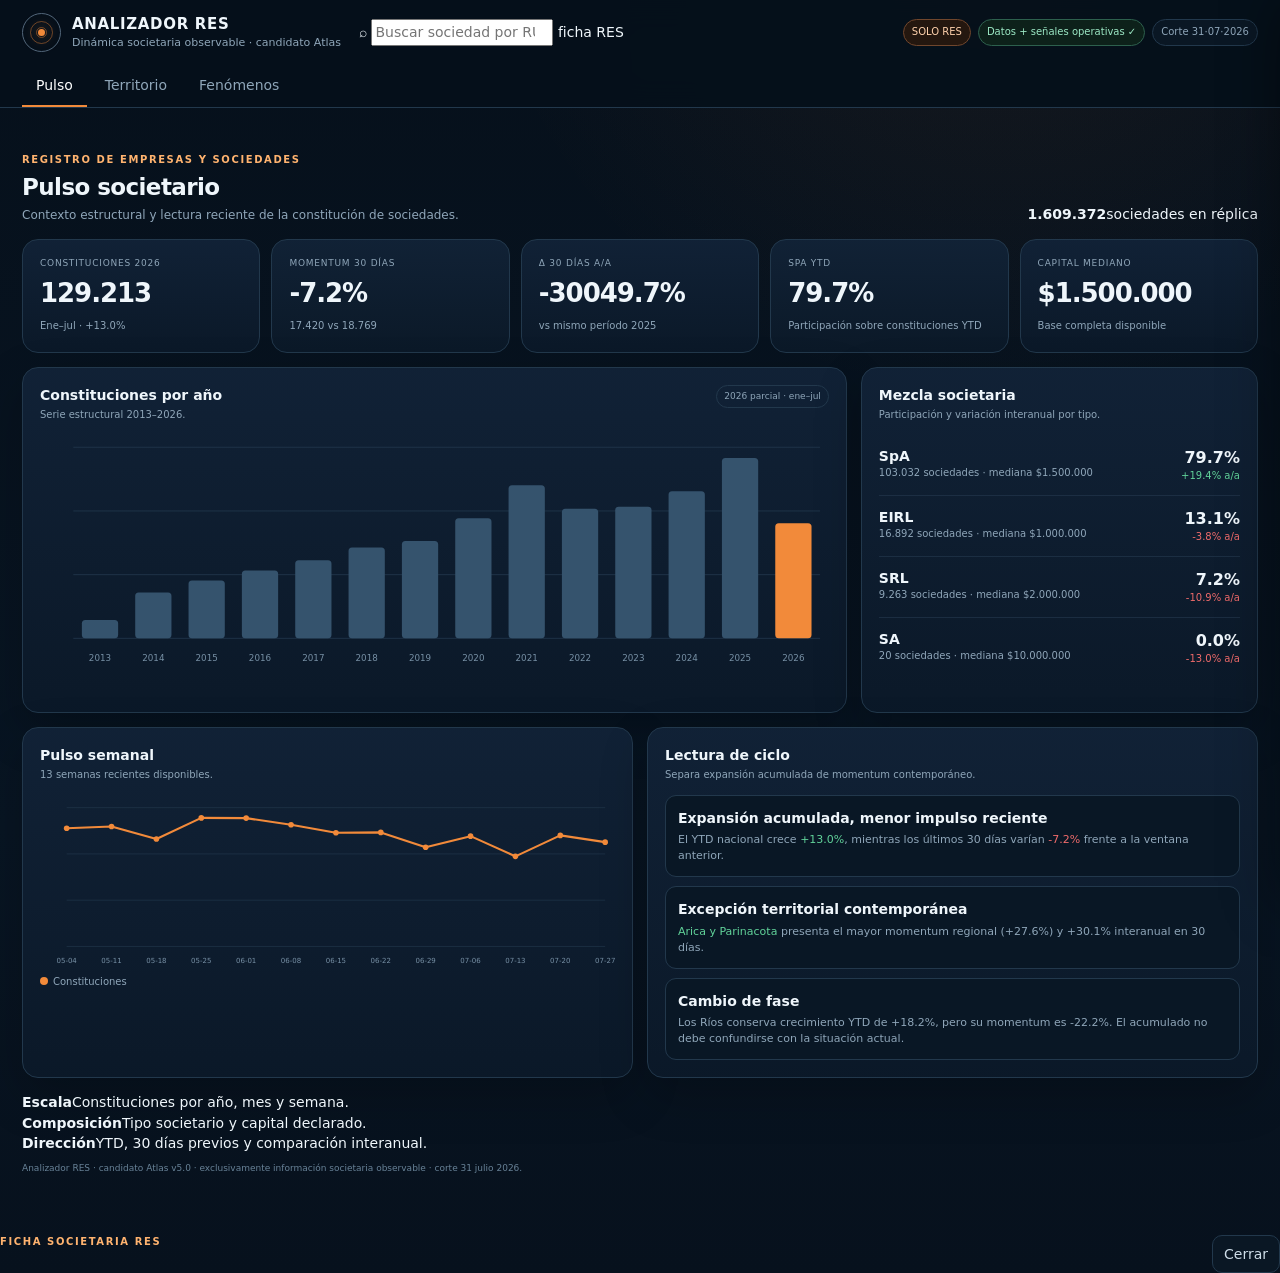
==== commit 8d3b21c4: "Remove RES hero and add entity drill-down shell" ====
--- a/res-demo/index.html
+++ b/res-demo/index.html
@@ -4,25 +4,27 @@
 <meta charset="utf-8"/>
 <meta name="viewport" content="width=device-width,initial-scale=1"/>
 <title>Analizador RES · Candidato Atlas</title>
-<link rel="stylesheet" href="style.css?v=4.0.0"/>
+<link rel="stylesheet" href="style.css?v=5.0.0"/>
+<link rel="stylesheet" href="entity.css?v=5.0.0"/>
 </head>
 <body>
 <div class="app-shell">
 <header class="topbar">
   <div class="topbar-main">
-    <div class="brand"><div class="brand-mark"><span></span></div><div><strong>ANALIZADOR RES</strong><small>Candidato final para Atlas · inteligencia societaria</small></div></div>
-    <div class="status-group"><span class="status solo">SOLO RES</span><span class="status ok" id="healthBadge">Datos operativos</span><span class="status">Corte 31·07·2026</span><span class="status">1.609.372 sociedades</span></div>
+    <div class="brand"><div class="brand-mark"><span></span></div><div><strong>ANALIZADOR RES</strong><small>Dinámica societaria observable · candidato Atlas</small></div></div>
+    <div class="entity-search-shell">
+      <span class="search-icon">⌕</span>
+      <input id="entitySearch" type="search" autocomplete="off" placeholder="Buscar sociedad por RUT o razón social…"/>
+      <span class="search-hint">ficha RES</span>
+      <div class="search-results" id="entitySearchResults"></div>
+    </div>
+    <div class="status-group"><span class="status solo">SOLO RES</span><span class="status ok" id="healthBadge">Datos operativos</span><span class="status">Corte 31·07·2026</span></div>
   </div>
   <nav class="nav"><button class="active" data-screen="pulso">Pulso</button><button data-screen="territorio">Territorio</button><button data-screen="fenomenos">Fenómenos</button></nav>
 </header>
 <main>
-<section class="intro-panel">
-  <div><div class="eyebrow">REGISTRO DE EMPRESAS Y SOCIEDADES</div><h1>Dinámica y fenómenos societarios observables</h1><p>Versión final acotada a lo que la réplica RES permite medir hoy: <b>volumen, temporalidad, territorio, tipo societario, capital, recurrencia de constitución y patrones de razón social</b>. No utiliza ni presenta socios, accionistas, representantes, administradores ni relaciones persona–sociedad.</p></div>
-  <div class="intro-side"><div><span class="dot green"></span><b>Alcance cerrado</b><small>Solo señales reproducibles con datos actualmente disponibles.</small></div><div><span class="dot amber"></span><b>Preparado para Atlas</b><small>Tres vistas, metodología explícita y contrato de integración versionado.</small></div></div>
-</section>
-
 <section class="screen active" id="pulso">
-  <div class="section-title"><div><div class="eyebrow">PANORAMA NACIONAL</div><h2>Pulso societario</h2><p>Contexto estructural y lectura reciente de la constitución de sociedades.</p></div></div>
+  <div class="section-title"><div><div class="eyebrow">REGISTRO DE EMPRESAS Y SOCIEDADES</div><h2>Pulso societario</h2><p>Contexto estructural y lectura reciente de la constitución de sociedades.</p></div><div class="micro-context"><b>1.609.372</b><span>sociedades en réplica</span></div></div>
   <div class="kpi-grid" id="pulsoKpis"></div>
   <div class="grid grid-2 wide-left">
     <article class="card"><div class="card-head"><div><h3>Constituciones por año</h3><p>Serie estructural 2013–2026.</p></div><span class="tag">2026 parcial · ene–jul</span></div><div class="chart" id="annualChart"></div></article>
@@ -36,31 +38,34 @@
 </section>
 
 <section class="screen" id="territorio">
-  <div class="section-title with-controls"><div><div class="eyebrow">GEOGRAFÍA DEL CAMBIO</div><h2>Territorio</h2><p>La intensidad del mapa cambia según la métrica seleccionada. Volumen, crecimiento y aceleración no son equivalentes.</p></div><div class="control-cluster"><label>Región<select id="regionSelect"></select></label></div></div>
+  <div class="section-title with-controls"><div><div class="eyebrow">GEOGRAFÍA DEL CAMBIO</div><h2>Territorio</h2><p>Volumen, crecimiento y aceleración son lecturas distintas. Selecciona una región o haz clic en el mapa.</p></div><div class="control-cluster"><label>Región<select id="regionSelect"></select></label></div></div>
   <div class="kpi-grid" id="territoryKpis"></div>
   <div class="grid territory-main">
-    <article class="card map-card"><div class="card-head map-head"><div><h3>Chile · dinámica regional</h3><p>Mapa regional interactivo. Haz clic para profundizar.</p></div></div><div class="metric-tabs" id="mapMetricTabs"><button class="active" data-metric="volume">Volumen</button><button data-metric="growth">Crecimiento YTD</button><button data-metric="momentum">Momentum 30d</button><button data-metric="change">ICE-RES</button></div><div class="real-map" id="chileMap"><div class="map-loading">Cargando geometría regional…</div></div><div class="map-legend" id="mapLegend"></div><div class="map-source">Geometría continental: chile-map-geojson · OpenStreetMap/polygons.openstreetmap.fr.</div></article>
-    <div class="territory-side"><article class="card"><div class="card-head"><div><h3 id="regionTitle">Chile</h3><p id="regionSub">Lectura nacional y focos territoriales.</p></div><span class="state-chip" id="regionState">Sistema</span></div><div id="regionNarrative"></div><div class="chart compact" id="regionLine"></div></article><article class="card"><div class="card-head"><div><h3>Comunas que están cambiando</h3><p>Prioriza aceleración reciente corroborada por comparación interanual.</p></div></div><div class="signal-list" id="communeEmerging"></div></article></div>
+    <article class="card map-card"><div class="card-head map-head"><div><h3>Chile · dinámica regional</h3><p>Mapa regional interactivo.</p></div></div><div class="metric-tabs" id="mapMetricTabs"><button class="active" data-metric="volume">Volumen</button><button data-metric="growth">Crecimiento YTD</button><button data-metric="momentum">Momentum 30d</button><button data-metric="change">ICE-RES</button></div><div class="real-map" id="chileMap"><div class="map-loading">Cargando geometría regional…</div></div><div class="map-legend" id="mapLegend"></div><div class="map-source">Geometría continental: chile-map-geojson · OpenStreetMap/polygons.openstreetmap.fr.</div></article>
+    <div class="territory-side"><article class="card"><div class="card-head"><div><h3 id="regionTitle">Chile</h3><p id="regionSub">Lectura nacional y focos territoriales.</p></div><span class="state-chip" id="regionState">Sistema</span></div><div id="regionNarrative"></div><div class="chart compact" id="regionLine"></div></article><article class="card"><div class="card-head"><div><h3>Comunas que están cambiando</h3><p>Cada señal permite bajar a sociedades concretas disponibles en la muestra.</p></div></div><div class="signal-list" id="communeEmerging"></div></article></div>
   </div>
   <article class="card"><div class="card-head"><div><h3>Matriz territorial</h3><p>Escala, crecimiento, momentum, composición, concentración y desviación histórica.</p></div><span class="tag">ICE-RES = prioridad de cambio, no riesgo</span></div><div class="table-wrap"><table><thead><tr><th>#</th><th>Región</th><th>2026 YTD</th><th>Δ YTD</th><th>Momentum 30d</th><th>Δ 30d a/a</th><th>SpA</th><th>Capital estándar</th><th>Concentración</th><th>Máx. z</th><th>ICE-RES</th></tr></thead><tbody id="regionMatrix"></tbody></table></div></article>
 </section>
 
 <section class="screen" id="fenomenos">
-  <div class="section-title"><div><div class="eyebrow">INTELIGENCIA SOCIETARIA</div><h2>Fenómenos observables</h2><p>Las señales se interpretan por <b>intensidad, persistencia, alcance y dirección</b>. Solo se incluyen fenómenos que pueden sostenerse con la información RES actualmente cargada.</p></div></div>
+  <div class="section-title"><div><div class="eyebrow">INTELIGENCIA SOCIETARIA</div><h2>Fenómenos observables</h2><p>Las señales se interpretan por <b>intensidad, persistencia, alcance y dirección</b>. Al abrir una señal podrás examinar sociedades concretas y sus fichas RES.</p></div><div class="micro-context"><b id="entitySampleCount">35</b><span>sociedades navegables en demo</span></div></div>
   <div class="kpi-grid" id="phenomenonKpis"></div>
-  <article class="card phenomenon-board"><div class="card-head"><div><h3>Qué merece atención ahora</h3><p>Prioridades generadas por convergencia de evidencia temporal y estructural disponible.</p></div></div><div class="phenomenon-grid" id="phenomenonBoard"></div></article>
+  <article class="card phenomenon-board"><div class="card-head"><div><h3>Qué merece atención ahora</h3><p>Prioridades generadas por convergencia de evidencia temporal y estructural disponible.</p></div><span class="tag">clic → fenómeno → sociedades → ficha</span></div><div class="phenomenon-grid" id="phenomenonBoard"></div></article>
   <div class="grid grid-2 phenomenon-mid"><article class="card"><div class="card-head"><div><h3>Matriz intensidad × persistencia</h3><p>Burbuja mayor = mayor alcance. Arriba/derecha = patrón más consolidado.</p></div></div><div class="phenomenon-scatter" id="phenomenonScatter"></div></article><article class="card"><div class="card-head"><div><h3>Ciclo de las señales</h3><p>Distingue señales emergentes, persistentes, estructurales, en enfriamiento o todavía débiles.</p></div></div><div class="lifecycle" id="lifecycleLanes"></div></article></div>
   <div class="grid grid-3"><article class="card"><div class="card-head"><div><h3>Aceleraciones comunales</h3><p>Últimos 30 días vs. 30 previos y mismo período 2025.</p></div></div><div class="table-wrap short"><table><thead><tr><th>Comuna</th><th>30d</th><th>Momentum</th><th>a/a</th><th>Estado</th></tr></thead><tbody id="accelTable"></tbody></table></div></article><article class="card"><div class="card-head"><div><h3>Recurrencia constitutiva</h3><p>Misma comuna + tipo + capital repetida en múltiples días.</p></div></div><div class="table-wrap short"><table><thead><tr><th>Patrón</th><th>Días</th><th>Sociedades</th><th>Máx/día</th></tr></thead><tbody id="recurrentTable"></tbody></table></div></article><article class="card"><div class="card-head"><div><h3>Vocabulario emergente</h3><p>Palabras de razones sociales con aumento reciente. No equivale a actividad económica validada.</p></div></div><div class="vocab-cloud" id="vocabList"></div></article></div>
-  <article class="card"><div class="card-head"><div><h3>Alcance metodológico cerrado</h3><p>Frontera funcional propuesta para su eventual incorporación a Atlas.</p></div><span class="tag">v4.0 · candidato final</span></div><div class="coverage-grid"><div class="coverage ok"><b>INCLUIDO</b><h3>Temporalidad</h3><span>Constitución, tendencias, aceleraciones, comparación interanual y desviación histórica.</span></div><div class="coverage ok"><b>INCLUIDO</b><h3>Territorio</h3><span>Región, comuna, concentración territorial y cambio reciente.</span></div><div class="coverage ok"><b>INCLUIDO</b><h3>Estructura observable</h3><span>Tipo societario, capital, recurrencias y estandarización de constitución.</span></div><div class="coverage ok"><b>INCLUIDO</b><h3>Razón social</h3><span>Patrones léxicos y vocabulario emergente como señal exploratoria.</span></div><div class="coverage"><b>FUERA DEL MÓDULO</b><h3>Personas y socios</h3><span>No se utilizan socios, accionistas, representantes, administradores ni relaciones persona–sociedad.</span></div><div class="coverage"><b>FUERA DEL MÓDULO</b><h3>Inferencias AML</h3><span>La sección describe dinámica societaria y atipicidad; no asigna sospecha ni riesgo LA/FT.</span></div></div></article>
-  <div class="notice"><b>Regla metodológica:</b> una señal “emergente” es un cambio reciente consistente con al menos otra referencia temporal o estructural observable dentro del RES. Ninguna señal implica irregularidad, relación entre sociedades ni riesgo LA/FT.</div>
+  <article class="card entity-explorer-card"><div class="card-head"><div><h3>Sociedades detrás de las señales</h3><p>Muestra real para evaluar el diseño de ficha. En Atlas, el mismo componente consultará el universo completo de <code>aml_res_company</code>.</p></div><div class="entity-filter-tabs" id="entityFilterTabs"><button class="active" data-cohort="all">Todas</button><button data-cohort="MACUL_SPA_5M">Macul</button><button data-cohort="HUECHURABA">Huechuraba</button><button data-cohort="ARICA">Arica</button><button data-cohort="VICTORIA">Victoria</button></div></div><div class="entity-list-grid" id="entityExplorer"></div></article>
+  <div class="notice"><b>Regla metodológica:</b> la ficha caracteriza sociedades con datos brutos y derivados de RES. No infiere actividad económica, vínculo entre sociedades, irregularidad ni riesgo LA/FT.</div>
 </section>
-<footer>Versión final candidata para Atlas v4.0 · exclusivamente RES · corte 31 julio 2026 · sin personas, socios ni relaciones persona–sociedad.</footer>
+<footer>Analizador RES · candidato Atlas v5.0 · exclusivamente información societaria observable · corte 31 julio 2026.</footer>
 </main>
 </div>
 <div class="tooltip" id="tooltip"></div>
 <aside class="drawer" id="drawer"><button class="btn drawer-close" id="drawerClose">Cerrar</button><div class="eyebrow" id="drawerEyebrow">DETALLE</div><h2 id="drawerTitle"></h2><p class="muted" id="drawerLead"></p><div id="drawerBody"></div></aside>
-<script src="data.js?v=4.0.0"></script>
-<script src="insights.js?v=4.0.0"></script>
-<script src="app.js?v=4.0.0"></script>
+<aside class="entity-drawer" id="entityDrawer"><button class="btn drawer-close" id="entityDrawerClose">Cerrar</button><div class="eyebrow">FICHA SOCIETARIA RES</div><div id="entityDrawerBody"></div></aside>
+<script src="data.js?v=5.0.0"></script>
+<script src="insights.js?v=5.0.0"></script>
+<script src="entities.js?v=5.0.0"></script>
+<script src="app.js?v=5.0.0"></script>
+<script src="entity-app.js?v=5.0.0"></script>
 </body>
 </html>
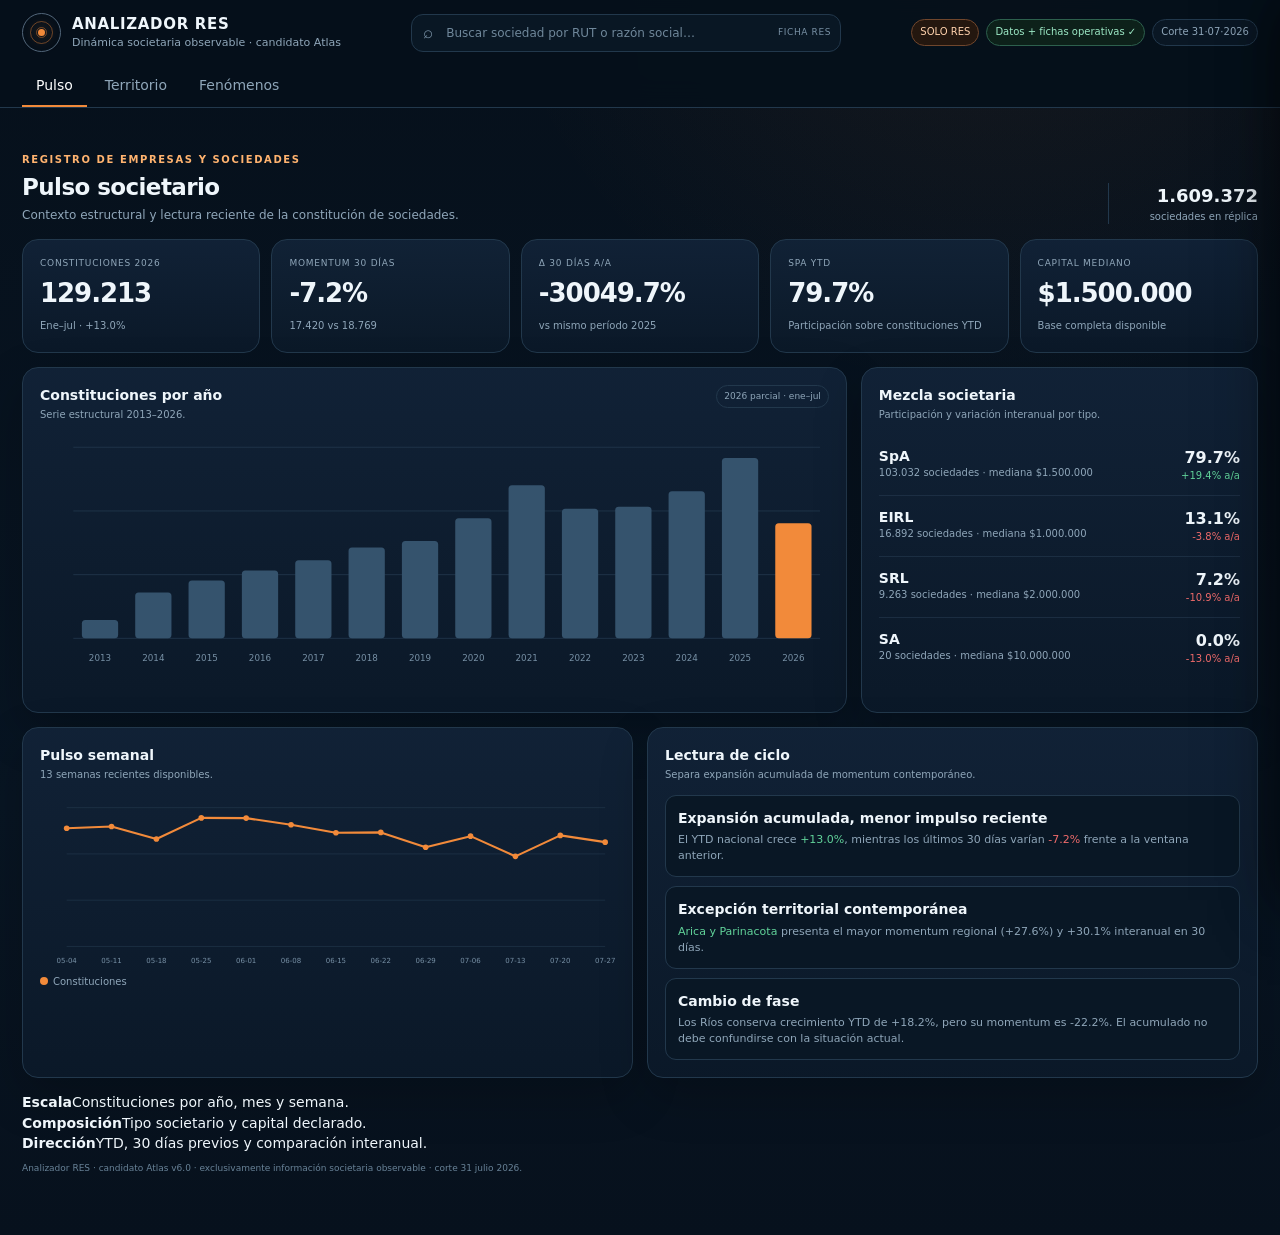
==== commit 5d245a97: "Upgrade RES demo to v6 operational filtering" ====
--- a/res-demo/index.html
+++ b/res-demo/index.html
@@ -4,8 +4,9 @@
 <meta charset="utf-8"/>
 <meta name="viewport" content="width=device-width,initial-scale=1"/>
 <title>Analizador RES · Candidato Atlas</title>
-<link rel="stylesheet" href="style.css?v=5.0.0"/>
-<link rel="stylesheet" href="entity.css?v=5.0.0"/>
+<link rel="stylesheet" href="style.css?v=6.0.0"/>
+<link rel="stylesheet" href="entity.css?v=6.0.0"/>
+<link rel="stylesheet" href="support.css?v=6.0.0"/>
 </head>
 <body>
 <div class="app-shell">
@@ -48,24 +49,31 @@
 </section>
 
 <section class="screen" id="fenomenos">
-  <div class="section-title"><div><div class="eyebrow">INTELIGENCIA SOCIETARIA</div><h2>Fenómenos observables</h2><p>Las señales se interpretan por <b>intensidad, persistencia, alcance y dirección</b>. Al abrir una señal podrás examinar sociedades concretas y sus fichas RES.</p></div><div class="micro-context"><b id="entitySampleCount">35</b><span>sociedades navegables en demo</span></div></div>
+  <div class="section-title"><div><div class="eyebrow">INTELIGENCIA SOCIETARIA</div><h2>Fenómenos observables</h2><p>Las señales se interpretan por <b>intensidad, persistencia, alcance y dirección</b>. Al abrir una señal podrás examinar sociedades concretas y sus fichas RES.</p></div><div class="micro-context"><b id="entitySampleCount">—</b><span>sociedades navegables en demo</span></div></div>
   <div class="kpi-grid" id="phenomenonKpis"></div>
   <article class="card phenomenon-board"><div class="card-head"><div><h3>Qué merece atención ahora</h3><p>Prioridades generadas por convergencia de evidencia temporal y estructural disponible.</p></div><span class="tag">clic → fenómeno → sociedades → ficha</span></div><div class="phenomenon-grid" id="phenomenonBoard"></div></article>
-  <div class="grid grid-2 phenomenon-mid"><article class="card"><div class="card-head"><div><h3>Matriz intensidad × persistencia</h3><p>Burbuja mayor = mayor alcance. Arriba/derecha = patrón más consolidado.</p></div></div><div class="phenomenon-scatter" id="phenomenonScatter"></div></article><article class="card"><div class="card-head"><div><h3>Ciclo de las señales</h3><p>Distingue señales emergentes, persistentes, estructurales, en enfriamiento o todavía débiles.</p></div></div><div class="lifecycle" id="lifecycleLanes"></div></article></div>
+  <div class="grid grid-2 phenomenon-mid"><article class="card bubble-filter-card"><div class="card-head"><div><h3>Matriz intensidad × persistencia</h3><p><b>Las burbujas ahora filtran la nómina.</b> Tamaño = alcance; posición = intensidad y persistencia.</p></div><span class="tag">clic → filtrar entidades</span></div><div class="phenomenon-scatter" id="phenomenonScatter"></div><div class="bubble-filter-hint" id="bubbleFilterHint">Selecciona una burbuja para llevar sus sociedades a la tabla inferior.</div></article><article class="card"><div class="card-head"><div><h3>Ciclo de las señales</h3><p>Distingue señales emergentes, persistentes, estructurales, en enfriamiento o todavía débiles.</p></div></div><div class="lifecycle" id="lifecycleLanes"></div></article></div>
   <div class="grid grid-3"><article class="card"><div class="card-head"><div><h3>Aceleraciones comunales</h3><p>Últimos 30 días vs. 30 previos y mismo período 2025.</p></div></div><div class="table-wrap short"><table><thead><tr><th>Comuna</th><th>30d</th><th>Momentum</th><th>a/a</th><th>Estado</th></tr></thead><tbody id="accelTable"></tbody></table></div></article><article class="card"><div class="card-head"><div><h3>Recurrencia constitutiva</h3><p>Misma comuna + tipo + capital repetida en múltiples días.</p></div></div><div class="table-wrap short"><table><thead><tr><th>Patrón</th><th>Días</th><th>Sociedades</th><th>Máx/día</th></tr></thead><tbody id="recurrentTable"></tbody></table></div></article><article class="card"><div class="card-head"><div><h3>Vocabulario emergente</h3><p>Palabras de razones sociales con aumento reciente. No equivale a actividad económica validada.</p></div></div><div class="vocab-cloud" id="vocabList"></div></article></div>
-  <article class="card entity-explorer-card"><div class="card-head"><div><h3>Sociedades detrás de las señales</h3><p>Muestra real para evaluar el diseño de ficha. En Atlas, el mismo componente consultará el universo completo de <code>aml_res_company</code>.</p></div><div class="entity-filter-tabs" id="entityFilterTabs"><button class="active" data-cohort="all">Todas</button><button data-cohort="MACUL_SPA_5M">Macul</button><button data-cohort="HUECHURABA">Huechuraba</button><button data-cohort="ARICA">Arica</button><button data-cohort="VICTORIA">Victoria</button></div></div><div class="entity-list-grid" id="entityExplorer"></div></article>
+  <div class="support-grid">
+    <article class="card support-card"><div class="card-head"><div><h3>Fechas críticas</h3><p>Picos y caídas de constituciones contra baseline de mismo mes + día de semana.</p></div><span class="tag">caída ≠ baja societaria</span></div><div id="criticalDates" class="support-list"></div></article>
+    <article class="card support-card"><div class="card-head"><div><h3>Comunas críticas</h3><p>Prioriza escala, aceleración reciente y comparación interanual.</p></div><span class="tag">clic → filtrar</span></div><div id="criticalCommunes" class="support-list"></div></article>
+    <article class="card support-card"><div class="card-head"><div><h3>Razones sociales parecidas</h3><p>Series léxicas y denominaciones idénticas dentro de cohortes de constitución.</p></div><span class="tag">RES observable</span></div><div id="similarNames" class="support-list"></div></article>
+  </div>
+  <article class="card entity-explorer-card"><div class="card-head"><div><h3>Nómina de sociedades</h3><p>La tabla responde a burbujas, fechas, comunas, recurrencias y familias de razón social. Clic en una fila abre la ficha RES.</p></div><div class="entity-table-actions"><span class="filter-pill" id="entityFilterLabel">Todas las sociedades navegables</span><button class="btn subtle" id="entityClearFilter">Limpiar filtro</button></div></div><div class="entity-table-summary"><b id="entityTableCount">0</b><span>entidades en la selección actual</span><small id="entityTableContext">Muestra navegable de la demo; Atlas consultará el universo completo.</small></div><div class="table-wrap entity-table-wrap"><table class="entity-table"><thead><tr><th>RUT</th><th>Razón social</th><th>Tipo</th><th>Constitución</th><th>Comuna</th><th>Capital</th><th>Cohorte</th><th>Caracterización</th></tr></thead><tbody id="entityExplorer"></tbody></table></div></article>
   <div class="notice"><b>Regla metodológica:</b> la ficha caracteriza sociedades con datos brutos y derivados de RES. No infiere actividad económica, vínculo entre sociedades, irregularidad ni riesgo LA/FT.</div>
 </section>
-<footer>Analizador RES · candidato Atlas v5.0 · exclusivamente información societaria observable · corte 31 julio 2026.</footer>
+<footer>Analizador RES · candidato Atlas v6.0 · exclusivamente información societaria observable · corte 31 julio 2026.</footer>
 </main>
 </div>
 <div class="tooltip" id="tooltip"></div>
 <aside class="drawer" id="drawer"><button class="btn drawer-close" id="drawerClose">Cerrar</button><div class="eyebrow" id="drawerEyebrow">DETALLE</div><h2 id="drawerTitle"></h2><p class="muted" id="drawerLead"></p><div id="drawerBody"></div></aside>
 <aside class="entity-drawer" id="entityDrawer"><button class="btn drawer-close" id="entityDrawerClose">Cerrar</button><div class="eyebrow">FICHA SOCIETARIA RES</div><div id="entityDrawerBody"></div></aside>
-<script src="data.js?v=5.0.0"></script>
-<script src="insights.js?v=5.0.0"></script>
-<script src="entities.js?v=5.0.0"></script>
-<script src="app.js?v=5.0.0"></script>
-<script src="entity-app.js?v=5.0.0"></script>
+<script src="data.js?v=6.0.0"></script>
+<script src="insights.js?v=6.0.0"></script>
+<script src="entities.js?v=6.0.0"></script>
+<script src="support-entities.js?v=6.0.0"></script>
+<script src="support.js?v=6.0.0"></script>
+<script src="app.js?v=6.0.0"></script>
+<script src="entity-app.js?v=6.0.0"></script>
 </body>
 </html>
--- a/res-demo/entity.css
+++ b/res-demo/entity.css
@@ -0,0 +1,24 @@
+/* v5 · entity drill-down */
+.entity-search-shell{position:relative;margin-left:auto;width:min(430px,34vw);display:flex;align-items:center;border:1px solid var(--line);background:#091724;border-radius:12px;height:38px}
+.entity-search-shell:focus-within{border-color:#526e86;box-shadow:0 0 0 3px rgba(89,195,195,.06)}
+.entity-search-shell input{width:100%;height:100%;border:0;background:transparent;padding:0 72px 0 34px;color:#fff;outline:none;font-size:12px}
+.entity-search-shell input::placeholder{color:#6f879a}
+.search-icon{position:absolute;left:11px;color:#7890a4;font-size:17px}.search-hint{position:absolute;right:9px;font-size:9px;text-transform:uppercase;letter-spacing:.07em;color:#7890a4}
+.search-results{position:absolute;top:44px;left:0;right:0;display:none;background:#071522;border:1px solid #31495f;border-radius:12px;overflow:hidden;z-index:80;box-shadow:0 24px 60px rgba(0,0,0,.45)}
+.search-results.open{display:block}.search-results button{display:block;width:100%;border:0;border-bottom:1px solid rgba(35,54,74,.7);background:#071522;color:#fff;text-align:left;padding:10px 12px;cursor:pointer}
+.search-results button:hover{background:#102438}.search-results b,.search-results span{display:block}.search-results b{font-size:11px}.search-results span{font-size:10px;color:var(--muted);margin-top:2px}
+.search-empty{padding:12px}.search-empty b,.search-empty span{display:block}.search-empty span{font-size:10px;color:var(--muted);margin-top:3px}
+.micro-context{text-align:right;border-left:1px solid var(--line);padding-left:16px;min-width:150px}.micro-context b,.micro-context span{display:block}.micro-context b{font-size:18px}.micro-context span{font-size:10px;color:var(--muted)}
+.card-drill{display:block;margin-top:10px;color:#8fd6d6;font-size:10px;font-weight:700}
+.entity-explorer-card{margin-top:14px}.entity-filter-tabs{display:flex;gap:5px;flex-wrap:wrap;justify-content:flex-end}.entity-filter-tabs button{border:1px solid var(--line);background:#0a1724;color:var(--muted);border-radius:999px;padding:5px 9px;font-size:9px;cursor:pointer}.entity-filter-tabs button.active{color:#fff;border-color:#4c6b80;background:#183048}
+.entity-list-grid{display:grid;grid-template-columns:repeat(4,1fr);gap:9px}.entity-card{border:1px solid var(--line);background:#0a1724;color:#fff;border-radius:12px;padding:11px;text-align:left;cursor:pointer;display:grid;grid-template-columns:1fr auto;gap:10px;min-height:100px}.entity-card:hover{border-color:#56738a;transform:translateY(-1px)}.entity-card b,.entity-card small,.entity-card-meta span,.entity-card-meta strong,.entity-card-meta small{display:block}.entity-card b{font-size:11px;margin-top:6px}.entity-card small{font-size:9px;color:var(--muted);margin-top:2px}.entity-type{display:inline-flex;border:1px solid #36566f;border-radius:999px;padding:2px 6px;color:#9ecadd;font-size:8px}.entity-card-meta{text-align:right}.entity-card-meta span{font-size:9px;color:#8fb2c6}.entity-card-meta strong{font-size:12px;margin-top:7px}.entity-card-meta small{font-size:9px;color:var(--muted);margin-top:3px}
+.entity-mini-list{display:grid;gap:6px}.entity-mini{width:100%;display:grid;grid-template-columns:1fr auto;gap:10px;align-items:center;background:#0a1724;border:1px solid var(--line);border-radius:10px;color:#fff;padding:9px 10px;text-align:left;cursor:pointer}.entity-mini:hover{border-color:#4e7188}.entity-mini b,.entity-mini small{display:block}.entity-mini b{font-size:10px}.entity-mini small{color:var(--muted);font-size:9px;margin-top:2px}.entity-mini em{font-style:normal;color:#9ecadd;font-size:10px}
+.entity-drawer{position:fixed;top:0;right:-760px;width:min(720px,96vw);height:100vh;z-index:75;background:#071522;border-left:1px solid var(--line);padding:24px;overflow:auto;box-shadow:-28px 0 70px rgba(0,0,0,.5);transition:.24s}.entity-drawer.open{right:0}.entity-drawer .drawer-close{float:right}
+.entity-title{display:flex;justify-content:space-between;gap:16px;align-items:flex-start;margin:16px 0 10px}.entity-title h2{font-size:22px;line-height:1.18;margin:0 0 4px}.entity-title p{margin:0;color:var(--muted);font-size:11px}.entity-cohort{border-radius:999px;padding:5px 8px;font-size:9px;border:1px solid var(--line);white-space:nowrap}.entity-cohort.high{color:#ffc9a5;border-color:#754c30;background:#25170f}.entity-cohort.medium{color:#f1d77f;border-color:#66592f;background:#211e11}.entity-cohort.low{color:#a8dacf;border-color:#315950;background:#10201d}
+.entity-chips{display:flex;gap:5px;flex-wrap:wrap;margin-bottom:14px}.entity-chip{border:1px solid var(--line);background:#0b1b2a;border-radius:999px;padding:4px 7px;font-size:9px;color:#a9bfd0}
+.entity-kpis{display:grid;grid-template-columns:repeat(4,1fr);gap:8px;margin-bottom:16px}.entity-kpis>div{border:1px solid var(--line);border-radius:11px;padding:11px;background:#0a1724}.entity-kpis span,.entity-kpis b,.entity-kpis small{display:block}.entity-kpis span{font-size:8px;text-transform:uppercase;letter-spacing:.07em;color:var(--muted)}.entity-kpis b{font-size:18px;margin:3px 0}.entity-kpis small{font-size:9px;color:#7890a4}
+.entity-section{padding:15px 0;border-top:1px solid var(--line)}.entity-section h3{font-size:12px;margin:0 0 10px}.field-grid{display:grid;grid-template-columns:repeat(2,1fr);gap:8px}.entity-field{border:1px solid rgba(35,54,74,.8);background:#0a1724;border-radius:10px;padding:10px}.entity-field span,.entity-field b,.entity-field small{display:block}.entity-field span{font-size:8px;color:var(--muted);text-transform:uppercase}.entity-field b{font-size:11px;margin-top:3px}.entity-field small{font-size:9px;color:#6f879a;margin-top:2px}
+.timeline-mini{display:grid;grid-template-columns:repeat(3,1fr);gap:8px}.timeline-mini>div{position:relative;border:1px solid var(--line);background:#0a1724;border-radius:10px;padding:11px 9px 10px 18px}.timeline-mini i{position:absolute;left:8px;top:13px;width:5px;height:5px;border-radius:50%;background:var(--orange)}.timeline-mini b,.timeline-mini span,.timeline-mini small{display:block}.timeline-mini b{font-size:9px}.timeline-mini span{font-size:11px;margin-top:3px}.timeline-mini small{font-size:9px;color:var(--muted);margin-top:2px}
+.cohort-box{border:1px solid #57452d;background:#1a160f;border-radius:11px;padding:12px}.cohort-box strong,.cohort-box span,.cohort-box small{display:block}.cohort-box strong{font-size:17px;color:#f4ca83}.cohort-box span{font-size:10px;margin-top:4px}.cohort-box small{font-size:9px;color:#a08c70;margin-top:5px}.token-row{display:flex;gap:6px;flex-wrap:wrap}.token-row span{border:1px solid #34565c;background:#0d2425;color:#9ed9d4;border-radius:999px;padding:4px 7px;font-size:9px}.provenance p{font-size:10px;color:var(--muted)}.provenance code{color:#b7d0df}
+@media(max-width:1180px){.entity-list-grid{grid-template-columns:repeat(2,1fr)}.entity-search-shell{width:min(360px,32vw)}}
+@media(max-width:820px){.entity-search-shell{order:3;width:100%;margin:8px 0 0}.topbar-main{flex-wrap:wrap}.entity-list-grid{grid-template-columns:1fr}.entity-kpis{grid-template-columns:1fr 1fr}.field-grid,.timeline-mini{grid-template-columns:1fr}.micro-context{display:none}}
--- a/res-demo/support.css
+++ b/res-demo/support.css
@@ -0,0 +1,6 @@
+/* v6 · operational filters and support panels */
+.bubble-filter-card{position:relative}.bubble-filter-hint{margin-top:8px;border:1px dashed #34536b;border-radius:10px;padding:8px 10px;color:#8fa9bb;font-size:10px;background:#091825}.phen-dot{cursor:crosshair}.phen-dot.selected-filter{stroke:#fff!important;stroke-width:4!important;filter:drop-shadow(0 0 8px rgba(242,138,58,.65))}
+.support-grid{display:grid;grid-template-columns:1fr 1fr 1fr;gap:12px;margin:14px 0}.support-card{min-width:0}.support-list{display:grid;gap:6px;max-height:390px;overflow:auto;padding-right:2px}.support-row{display:grid;grid-template-columns:minmax(0,1fr) auto auto;gap:9px;align-items:center;width:100%;border:1px solid var(--line);background:#091724;color:#fff;border-radius:10px;padding:9px 10px;text-align:left;cursor:pointer}.support-row:hover{border-color:#526f85;background:#102236}.support-row>span:first-child{min-width:0}.support-row b,.support-row small{display:block}.support-row b{font-size:10px;white-space:nowrap;overflow:hidden;text-overflow:ellipsis}.support-row small{font-size:8.5px;color:var(--muted);margin-top:2px}.support-row em{font-style:normal;border:1px solid var(--line);border-radius:999px;padding:3px 6px;font-size:8px;color:#9fb6c8;white-space:nowrap}.support-row.high em{color:#9de3bf;border-color:#315e4b;background:#0e211b}.support-row.drop em{color:#f0ca77;border-color:#66572e;background:#211d10}.support-metric{text-align:right}.support-metric strong,.support-metric small{display:block}.support-metric strong{font-size:12px}.support-metric small{font-size:8px;color:#70889b;margin-top:1px}.support-row.names .support-metric strong{color:#b7d6e7}.support-row.commune .support-metric strong{color:#9fd9cf}
+.entity-explorer-card{margin-top:14px}.entity-table-actions{display:flex;gap:7px;align-items:center;justify-content:flex-end;flex-wrap:wrap}.filter-pill{border:1px solid #3c5d75;background:#0c2132;color:#a9d2e4;border-radius:999px;padding:5px 9px;font-size:9px;max-width:380px;white-space:nowrap;overflow:hidden;text-overflow:ellipsis}.btn.subtle{background:#0a1724;border:1px solid var(--line);color:#92aabc;padding:5px 9px;font-size:9px;border-radius:999px}.btn.subtle:hover{border-color:#526f85;color:#fff}.entity-table-summary{display:flex;align-items:baseline;gap:7px;padding:4px 2px 10px}.entity-table-summary b{font-size:20px}.entity-table-summary span{font-size:10px;color:#b4c7d5}.entity-table-summary small{font-size:9px;color:var(--muted);margin-left:auto;max-width:55%;text-align:right}.entity-table-wrap{max-height:520px}.entity-table{min-width:1050px}.entity-table th{position:sticky;top:0;z-index:2;background:#0b1a28}.entity-table th.sortable{cursor:pointer}.entity-table th.sortable:hover{color:#fff}.entity-table tbody tr{cursor:pointer}.entity-table tbody tr:hover{background:#102236}.entity-table td{vertical-align:middle}.entity-table td:nth-child(1){white-space:nowrap}.entity-table td:nth-child(2){min-width:240px;max-width:360px}.entity-table td:nth-child(4),.entity-table td:nth-child(6){white-space:nowrap}.entity-table td b,.entity-table td small{display:block}.entity-table td b{font-size:10px}.entity-table td small{font-size:8.5px;color:var(--muted);margin-top:2px}.cohort-count{display:inline-flex;align-items:center;justify-content:center;min-width:30px;border:1px solid var(--line);border-radius:999px;padding:3px 7px;font-size:9px}.cohort-count.high{color:#ffcca8;border-color:#754c30;background:#25170f}.cohort-count.medium{color:#f1d77f;border-color:#66592f;background:#211e11}.table-empty{text-align:center;padding:22px}.entity-type{white-space:nowrap}
+@media(max-width:1180px){.support-grid{grid-template-columns:1fr 1fr}.support-grid>.support-card:last-child{grid-column:1/-1}}
+@media(max-width:820px){.support-grid{grid-template-columns:1fr}.support-grid>.support-card:last-child{grid-column:auto}.entity-table-summary{align-items:flex-start;flex-wrap:wrap}.entity-table-summary small{margin-left:0;max-width:100%;text-align:left}.entity-table-actions{justify-content:flex-start}.filter-pill{max-width:100%}}
